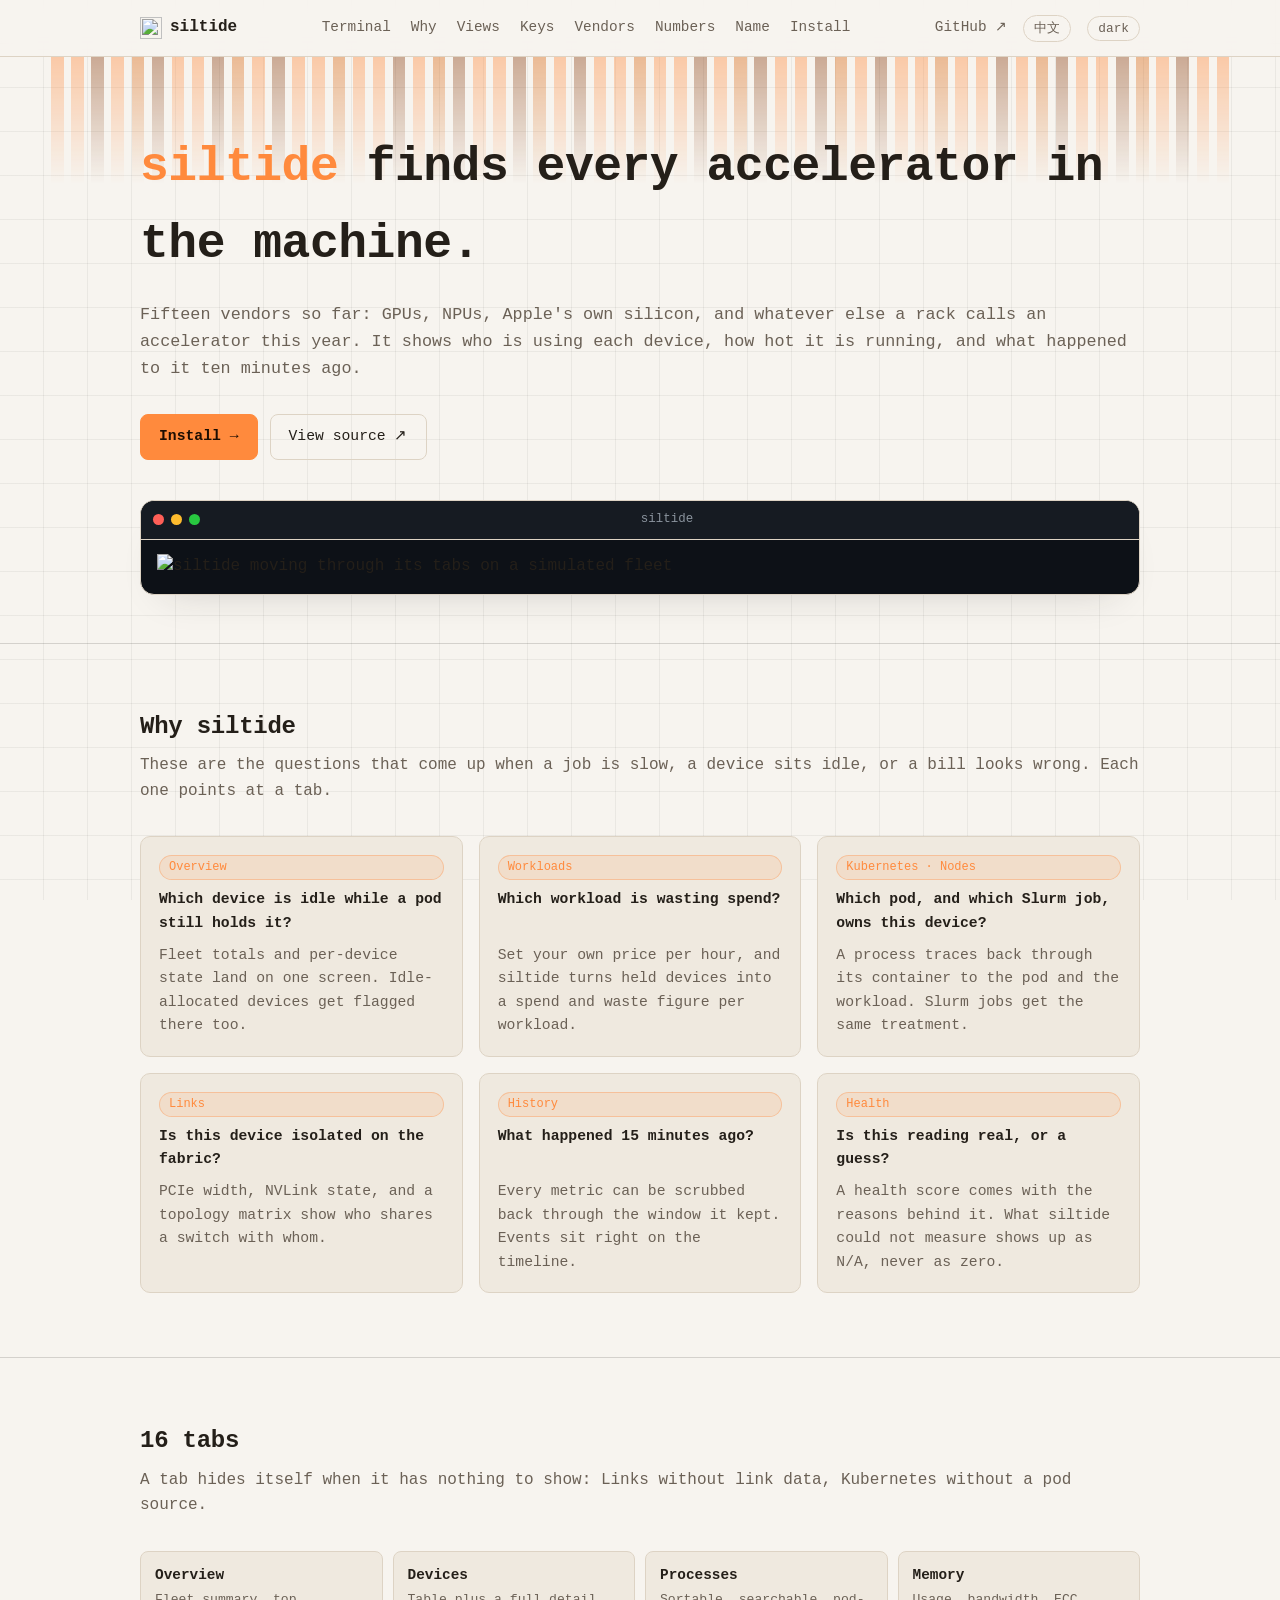
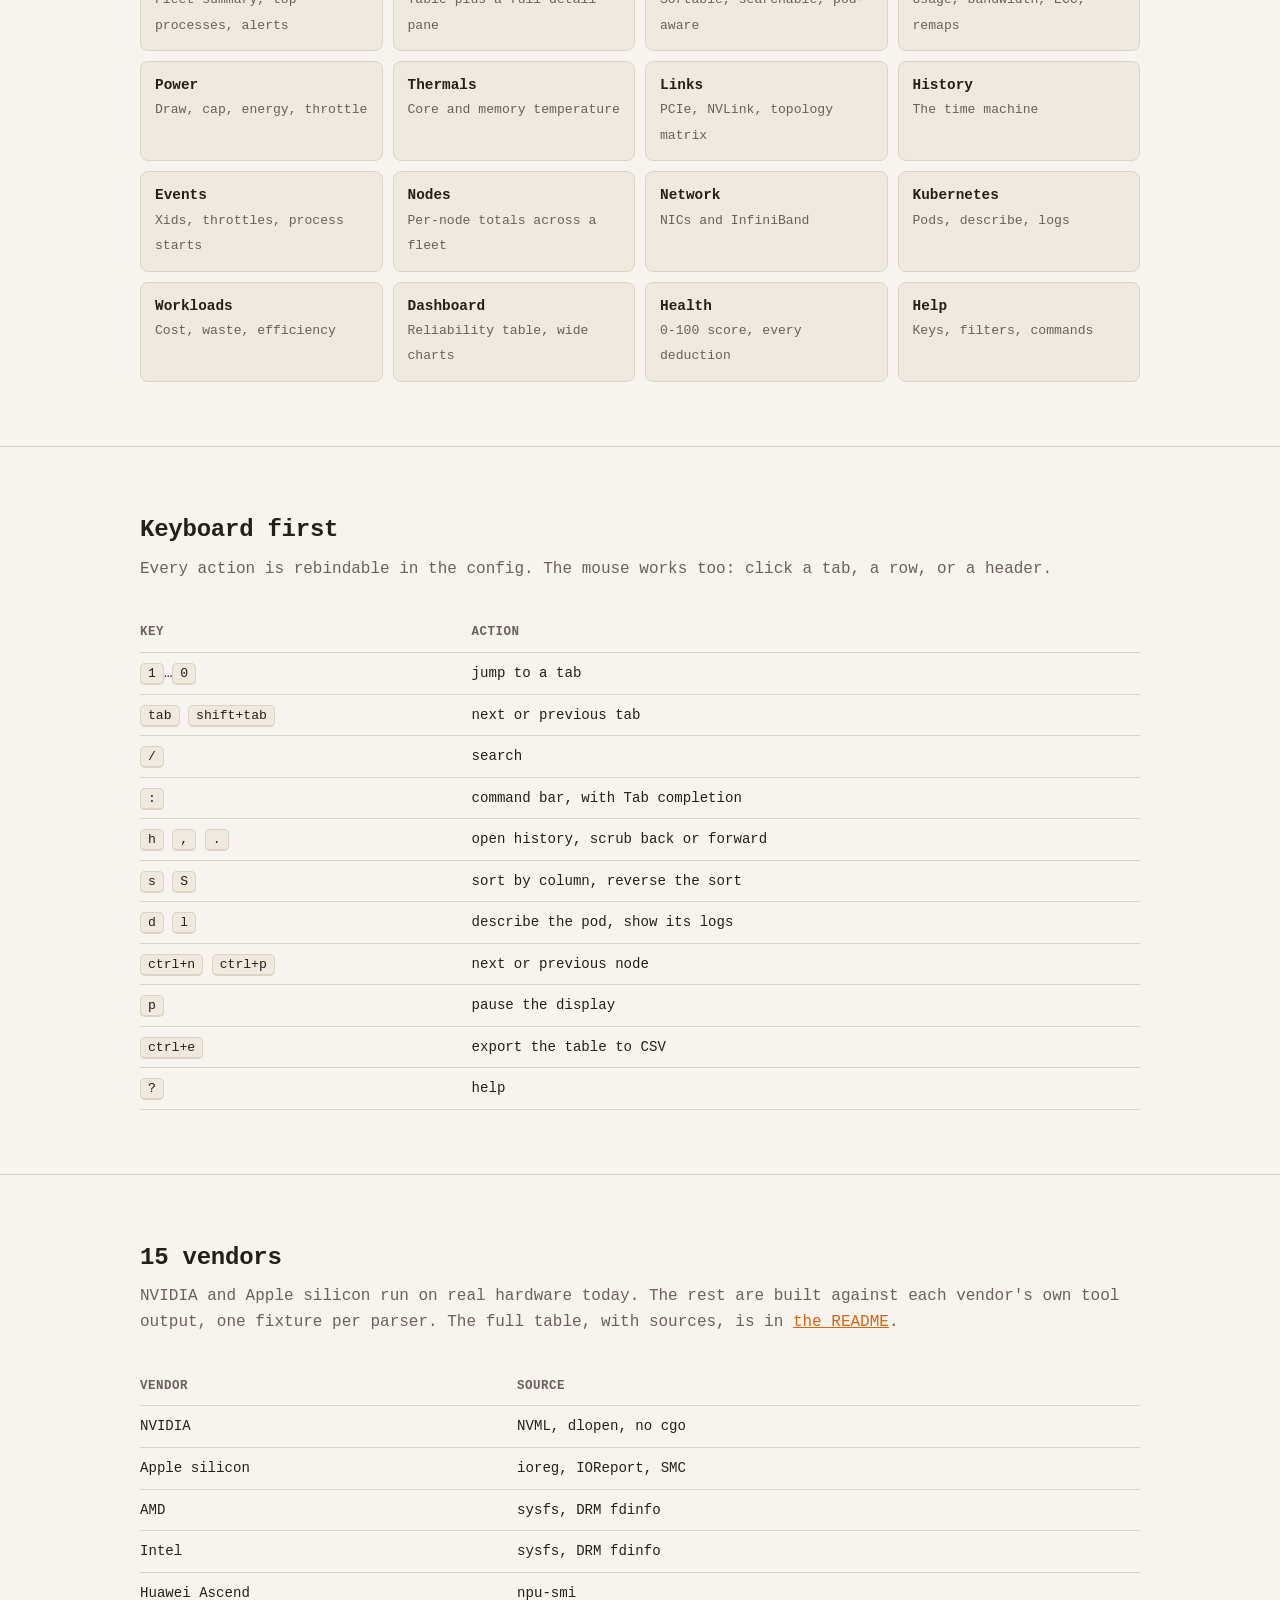
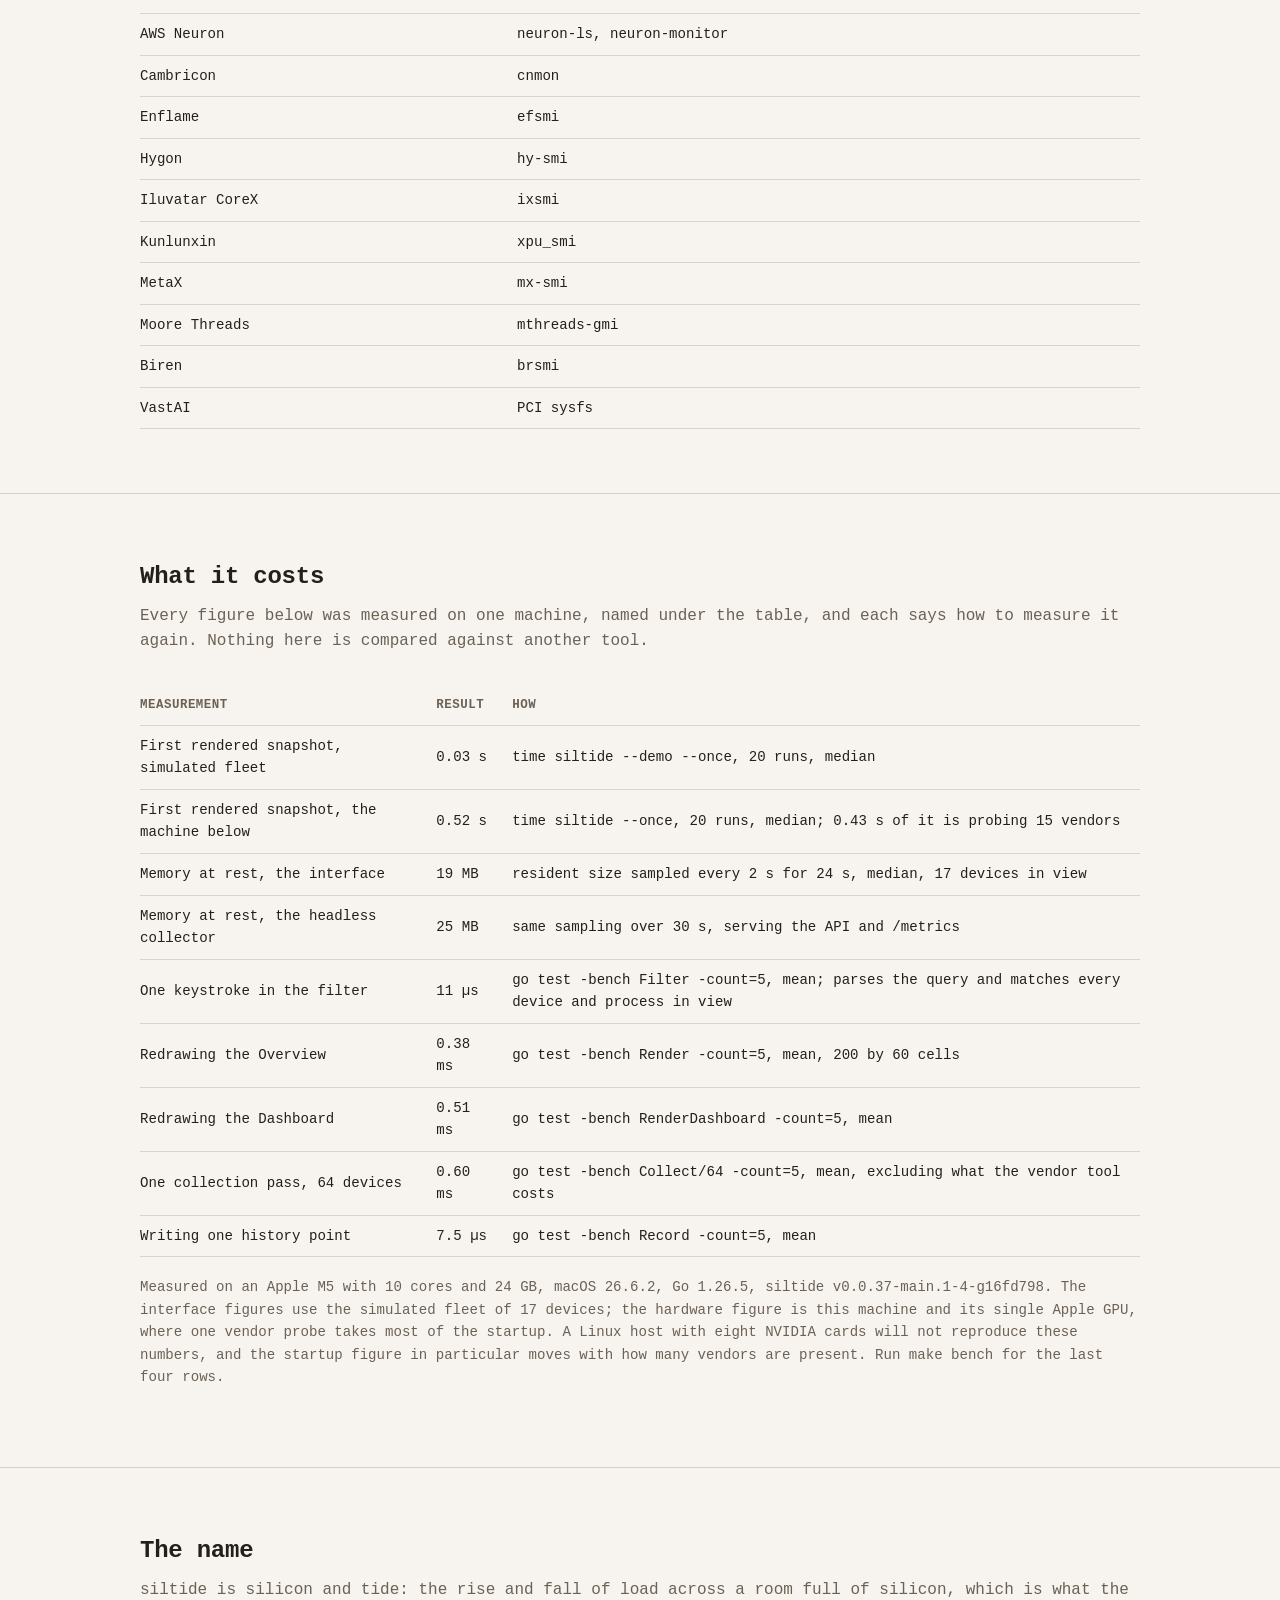
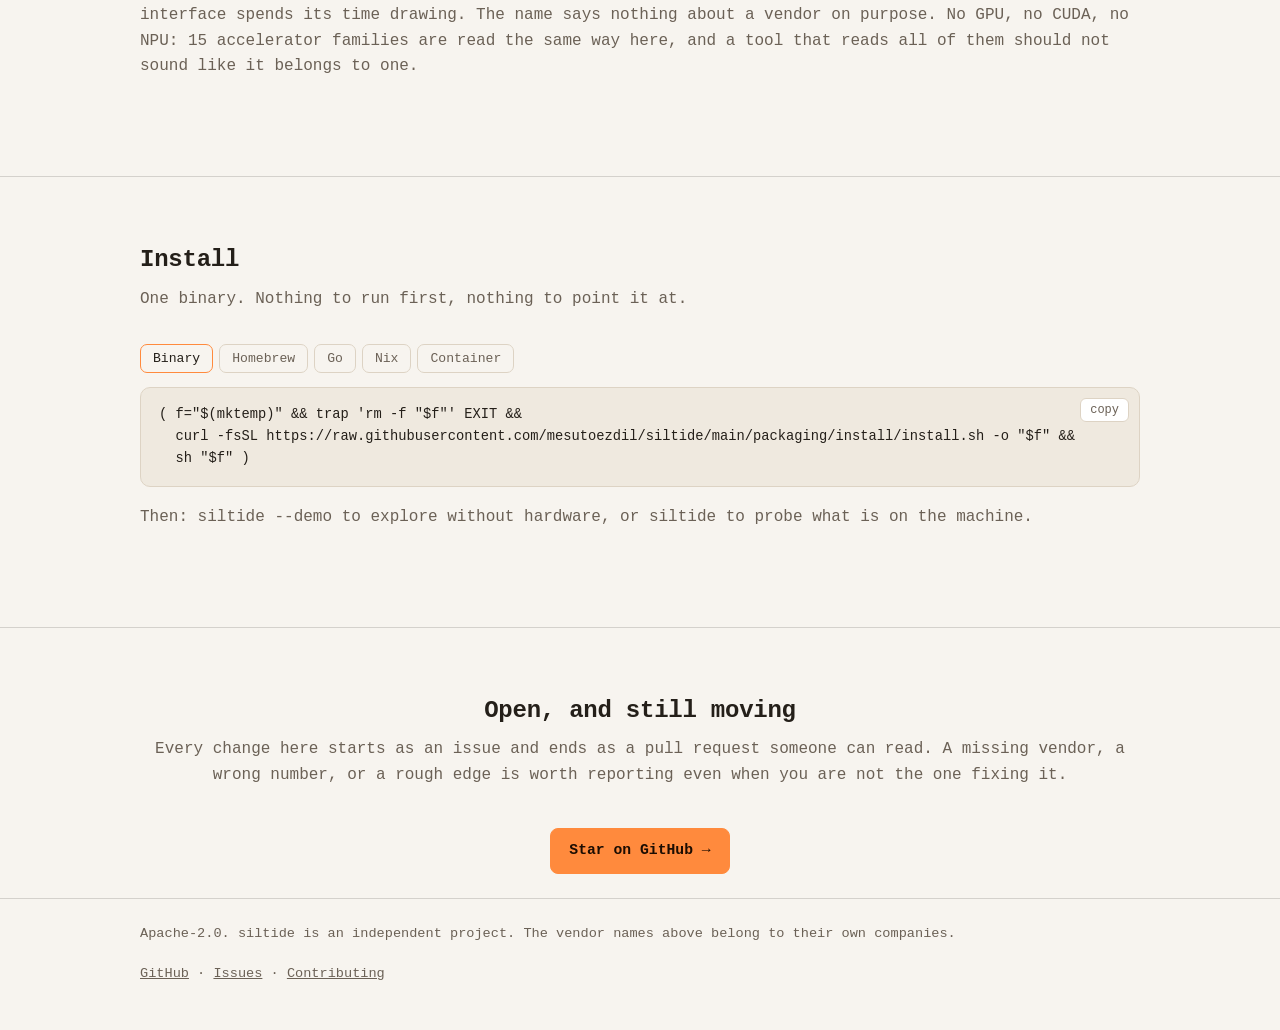
==== site/index.html @ 1b87e48f "A one-line install, and a test suite for it Installing without a package manager meant four lines of" ====
<!doctype html>
<html lang="en">
<head>
<meta charset="utf-8">
<meta name="viewport" content="width=device-width, initial-scale=1, viewport-fit=cover">
<title>siltide</title>
<meta name="description" content="siltide finds every accelerator in the machine: fifteen vendors, one terminal, and a rewindable history of what each device was doing.">
<link rel="icon" href="assets/logo.svg">
<link rel="stylesheet" href="styles.css">
</head>
<body>

<a class="skip-link" href="#top" data-en="Skip to content" data-zh="跳到正文">Skip to content</a>

<div class="gpu-bg" aria-hidden="true">
  <div class="grid-lines"></div>
</div>

<nav>
  <div class="wrap">
    <a class="brand" href="#top"><img src="assets/logo.svg" alt=""> siltide</a>
    <div class="nav-sections">
      <a class="link" href="tui.html" data-en="Terminal" data-zh="终端">Terminal</a>
      <a class="link" href="#why" data-en="Why" data-zh="为什么">Why</a>
      <a class="link" href="#views" data-en="Views" data-zh="功能">Views</a>
      <a class="link" href="#keys" data-en="Keys" data-zh="快捷键">Keys</a>
      <a class="link" href="#vendors" data-en="Vendors" data-zh="厂商">Vendors</a>
      <a class="link" href="#numbers" data-en="Numbers" data-zh="数据">Numbers</a>
      <a class="link" href="#name" data-en="Name" data-zh="名字">Name</a>
      <a class="link" href="#install" data-en="Install" data-zh="安装">Install</a>
    </div>
    <div class="nav-right">
      <a class="link" href="https://github.com/mesutoezdil/siltide">GitHub ↗</a>
      <button class="lang-btn" id="lang-toggle" title="切换语言 / switch language" type="button">中文</button>
      <button class="mode-btn" id="mode-toggle" title="switch color mode" type="button">light</button>
    </div>
  </div>
</nav>

<div id="top"></div>
<section class="hero">
  <div class="cores" aria-hidden="true"><i></i><i></i><i></i><i></i><i></i><i></i><i></i><i></i><i></i><i></i><i></i><i></i><i></i><i></i><i></i><i></i><i></i><i></i><i></i><i></i><i></i><i></i><i></i><i></i><i></i><i></i><i></i><i></i><i></i><i></i><i></i><i></i><i></i><i></i><i></i><i></i><i></i><i></i><i></i><i></i><i></i><i></i><i></i><i></i><i></i><i></i><i></i><i></i><i></i><i></i><i></i><i></i><i></i><i></i><i></i><i></i><i></i><i></i><i></i></div>
  <div class="wrap">
    <h1><span class="accent">siltide</span> <span data-en="finds every accelerator in the machine." data-zh="能找到机器里的每一块加速卡。">finds every accelerator in the machine.</span></h1>
    <p class="lede" data-en="Fifteen vendors so far: GPUs, NPUs, Apple's own silicon, and whatever else a rack calls an accelerator this year. It shows who is using each device, how hot it is running, and what happened to it ten minutes ago." data-zh="目前支持十五家厂商：GPU、NPU、苹果自研芯片，以及机架里能叫得上名字的其他加速器。它会显示谁在用每一块设备、温度多高，还有十分钟前发生了什么。">Fifteen vendors so far: GPUs, NPUs, Apple's own silicon, and whatever else a rack calls an accelerator this year. It shows who is using each device, how hot it is running, and what happened to it ten minutes ago.</p>
    <div class="cta">
      <a class="btn primary" href="#install" data-en="Install →" data-zh="安装 →">Install →</a>
      <a class="btn ghost" href="https://github.com/mesutoezdil/siltide" data-en="View source ↗" data-zh="查看源码 ↗">View source ↗</a>
    </div>
    <div class="frame term" id="demo">
      <div class="termbar"><i></i><i></i><i></i>
        <span class="mono">siltide</span>
        <button type="button" id="demo-toggle" class="termbtn" data-en="pause" data-zh="暂停">pause</button>
      </div>
      <div class="termbody"><pre id="demo-screen" class="mono" aria-label="a recorded siltide session, replayed as text"></pre></div>
      <noscript><img src="assets/demo.gif" alt="siltide moving through the Overview, Devices, Processes, History, Links, Health, and Dashboard tabs on a simulated fleet, with a filter typed into the bar and history scrubbed back"></noscript>
    </div>
  </div>
</section>

<section id="why">
  <div class="wrap">
    <h2 data-en="Why siltide" data-zh="为什么选择 siltide">Why siltide</h2>
    <p class="lede" data-en="These are the questions that come up when a job is slow, a device sits idle, or a bill looks wrong. Each one points at a tab." data-zh="这些是任务变慢、设备闲置或账单不对劲时会问的问题，每一个都对应一个标签页。">These are the questions that come up when a job is slow, a device sits idle, or a bill looks wrong. Each one points at a tab.</p>
    <div class="grid">
      <div class="card"><span class="tab">Overview</span><p class="q" data-en="Which device is idle while a pod still holds it?" data-zh="哪块设备处于闲置状态，却仍被某个 Pod 占用？">Which device is idle while a pod still holds it?</p><p data-en="Fleet totals and per-device state land on one screen. Idle-allocated devices get flagged there too." data-zh="集群汇总和每块设备的状态都在同一屏幕上，闲置却仍被占用的设备也会在这里标出来。">Fleet totals and per-device state land on one screen. Idle-allocated devices get flagged there too.</p></div>
      <div class="card"><span class="tab">Workloads</span><p class="q" data-en="Which workload is wasting spend?" data-zh="哪个工作负载在浪费开销？">Which workload is wasting spend?</p><p data-en="Set your own price per hour, and siltide turns held devices into a spend and waste figure per workload." data-zh="设置好每小时的价格，siltide 就能把占用的设备换算成每个工作负载的花费和浪费金额。">Set your own price per hour, and siltide turns held devices into a spend and waste figure per workload.</p></div>
      <div class="card"><span class="tab">Kubernetes · Nodes</span><p class="q" data-en="Which pod, and which Slurm job, owns this device?" data-zh="这块设备属于哪个 Pod，或者哪个 Slurm 作业？">Which pod, and which Slurm job, owns this device?</p><p data-en="A process traces back through its container to the pod and the workload. Slurm jobs get the same treatment." data-zh="进程会一路追溯到容器、Pod 和工作负载，Slurm 作业也是同样的处理方式。">A process traces back through its container to the pod and the workload. Slurm jobs get the same treatment.</p></div>
      <div class="card"><span class="tab">Links</span><p class="q" data-en="Is this device isolated on the fabric?" data-zh="这块设备在互联网络里是不是被隔离了？">Is this device isolated on the fabric?</p><p data-en="PCIe width, NVLink state, and a topology matrix show who shares a switch with whom." data-zh="PCIe 带宽、NVLink 状态和拓扑矩阵会显示哪些设备共享同一个交换机。">PCIe width, NVLink state, and a topology matrix show who shares a switch with whom.</p></div>
      <div class="card"><span class="tab">History</span><p class="q" data-en="What happened 15 minutes ago?" data-zh="十五分钟前发生了什么？">What happened 15 minutes ago?</p><p data-en="Every metric can be scrubbed back through the window it kept. Events sit right on the timeline." data-zh="保留下来的每一项指标都能往回拖动查看，事件也标在同一条时间线上。">Every metric can be scrubbed back through the window it kept. Events sit right on the timeline.</p></div>
      <div class="card"><span class="tab">Health</span><p class="q" data-en="Is this reading real, or a guess?" data-zh="这个数值是实测的，还是猜的？">Is this reading real, or a guess?</p><p data-en="A health score comes with the reasons behind it. What siltide could not measure shows up as N/A, never as zero." data-zh="健康分会附带扣分原因。siltide 测不到的数据会显示为 N/A，绝不会写成 0。">A health score comes with the reasons behind it. What siltide could not measure shows up as N/A, never as zero.</p></div>
    </div>
  </div>
</section>

<section id="views">
  <div class="wrap">
    <h2 data-en="16 tabs" data-zh="16 个标签页">16 tabs</h2>
    <p class="lede" data-en="A tab hides itself when it has nothing to show: Links without link data, Kubernetes without a pod source." data-zh="标签页没有内容可显示时会自动隐藏：比如没有链路数据就不显示 Links，没有 Pod 来源就不显示 Kubernetes。">A tab hides itself when it has nothing to show: Links without link data, Kubernetes without a pod source.</p>
    <div class="tabgrid">
      <div class="tabcell"><b>Overview</b><span data-en="Fleet summary, top processes, alerts" data-zh="集群概览、占用最高的进程、告警">Fleet summary, top processes, alerts</span></div>
      <div class="tabcell"><b>Devices</b><span data-en="Table plus a full detail pane" data-zh="设备表格加完整详情面板">Table plus a full detail pane</span></div>
      <div class="tabcell"><b>Processes</b><span data-en="Sortable, searchable, pod-aware" data-zh="可排序、可搜索，识别 Pod">Sortable, searchable, pod-aware</span></div>
      <div class="tabcell"><b>Memory</b><span data-en="Usage, bandwidth, ECC, remaps" data-zh="用量、带宽、ECC、行重映射">Usage, bandwidth, ECC, remaps</span></div>
      <div class="tabcell"><b>Power</b><span data-en="Draw, cap, energy, throttle" data-zh="功耗、上限、耗电量、降频">Draw, cap, energy, throttle</span></div>
      <div class="tabcell"><b>Thermals</b><span data-en="Core and memory temperature" data-zh="核心与显存温度">Core and memory temperature</span></div>
      <div class="tabcell"><b>Links</b><span data-en="PCIe, NVLink, topology matrix" data-zh="PCIe、NVLink、拓扑矩阵">PCIe, NVLink, topology matrix</span></div>
      <div class="tabcell"><b>History</b><span data-en="The time machine" data-zh="时光机">The time machine</span></div>
      <div class="tabcell"><b>Events</b><span data-en="Xids, throttles, process starts" data-zh="Xid、降频、进程启停">Xids, throttles, process starts</span></div>
      <div class="tabcell"><b>Nodes</b><span data-en="Per-node totals across a fleet" data-zh="集群中每个节点的汇总">Per-node totals across a fleet</span></div>
      <div class="tabcell"><b>Network</b><span data-en="NICs and InfiniBand" data-zh="网卡和 InfiniBand">NICs and InfiniBand</span></div>
      <div class="tabcell"><b>Kubernetes</b><span data-en="Pods, describe, logs" data-zh="Pod、describe、日志">Pods, describe, logs</span></div>
      <div class="tabcell"><b>Workloads</b><span data-en="Cost, waste, efficiency" data-zh="成本、浪费、效率">Cost, waste, efficiency</span></div>
      <div class="tabcell"><b>Dashboard</b><span data-en="Reliability table, wide charts" data-zh="可靠性表格、宽幅图表">Reliability table, wide charts</span></div>
      <div class="tabcell"><b>Health</b><span data-en="0-100 score, every deduction" data-zh="0-100 分，每一项扣分都有说明">0-100 score, every deduction</span></div>
      <div class="tabcell"><b>Help</b><span data-en="Keys, filters, commands" data-zh="快捷键、过滤器、命令">Keys, filters, commands</span></div>
    </div>
  </div>
</section>

<section id="keys">
  <div class="wrap">
    <h2 data-en="Keyboard first" data-zh="键盘优先">Keyboard first</h2>
    <p class="lede" data-en="Every action is rebindable in the config. The mouse works too: click a tab, a row, or a header." data-zh="每个操作都能在配置文件里重新绑定，鼠标也能用：点击标签页、行或表头即可。">Every action is rebindable in the config. The mouse works too: click a tab, a row, or a header.</p>
    <div class="tablewrap">
    <table>
      <tr><th data-en="Key" data-zh="按键">Key</th><th data-en="Action" data-zh="操作">Action</th></tr>
      <tr><td><kbd>1</kbd>…<kbd>0</kbd></td><td data-en="jump to a tab" data-zh="跳转到某个标签页">jump to a tab</td></tr>
      <tr><td><kbd>tab</kbd> <kbd>shift+tab</kbd></td><td data-en="next or previous tab" data-zh="切换到下一个或上一个标签页">next or previous tab</td></tr>
      <tr><td><kbd>/</kbd></td><td data-en="search" data-zh="搜索">search</td></tr>
      <tr><td><kbd>:</kbd></td><td data-en="command bar, with Tab completion" data-zh="命令栏，支持 Tab 补全">command bar, with Tab completion</td></tr>
      <tr><td><kbd>h</kbd> <kbd>,</kbd> <kbd>.</kbd></td><td data-en="open history, scrub back or forward" data-zh="打开历史记录，前后拖动查看">open history, scrub back or forward</td></tr>
      <tr><td><kbd>s</kbd> <kbd>S</kbd></td><td data-en="sort by column, reverse the sort" data-zh="按列排序，反转排序">sort by column, reverse the sort</td></tr>
      <tr><td><kbd>d</kbd> <kbd>l</kbd></td><td data-en="describe the pod, show its logs" data-zh="查看 Pod 详情，显示日志">describe the pod, show its logs</td></tr>
      <tr><td><kbd>ctrl+n</kbd> <kbd>ctrl+p</kbd></td><td data-en="next or previous node" data-zh="切换到下一个或上一个节点">next or previous node</td></tr>
      <tr><td><kbd>p</kbd></td><td data-en="pause the display" data-zh="暂停显示">pause the display</td></tr>
      <tr><td><kbd>ctrl+e</kbd></td><td data-en="export the table to CSV" data-zh="把表格导出为 CSV">export the table to CSV</td></tr>
      <tr><td><kbd>?</kbd></td><td data-en="help" data-zh="帮助">help</td></tr>
    </table>
    </div>
  </div>
</section>

<section id="vendors">
  <div class="wrap">
    <h2 data-en="15 vendors" data-zh="15 家厂商">15 vendors</h2>
    <p class="lede" data-en-html="NVIDIA and Apple silicon run on real hardware today. The rest are built against each vendor's own tool output, one fixture per parser. The full table, with sources, is in <a href='https://github.com/mesutoezdil/siltide#supported-accelerators'>the README</a>." data-zh-html="NVIDIA 和苹果自研芯片已经在真实硬件上验证过，其余厂商都是照着各自工具的输出实现的，每个解析器都配有一份真实样本。完整表格和来源见<a href='https://github.com/mesutoezdil/siltide#supported-accelerators'>README</a>。">NVIDIA and Apple silicon run on real hardware today. The rest are built against each vendor's own tool output, one fixture per parser. The full table, with sources, is in <a href="https://github.com/mesutoezdil/siltide#supported-accelerators">the README</a>.</p>
    <div class="tablewrap">
    <table>
      <tr><th>Vendor</th><th>Source</th></tr>
      <tr><td>NVIDIA</td><td>NVML, dlopen, no cgo</td></tr>
      <tr><td>Apple silicon</td><td>ioreg, IOReport, SMC</td></tr>
      <tr><td>AMD</td><td>sysfs, DRM fdinfo</td></tr>
      <tr><td>Intel</td><td>sysfs, DRM fdinfo</td></tr>
      <tr><td>Huawei Ascend</td><td>npu-smi</td></tr>
      <tr><td>AWS Neuron</td><td>neuron-ls, neuron-monitor</td></tr>
      <tr><td>Cambricon</td><td>cnmon</td></tr>
      <tr><td>Enflame</td><td>efsmi</td></tr>
      <tr><td>Hygon</td><td>hy-smi</td></tr>
      <tr><td>Iluvatar CoreX</td><td>ixsmi</td></tr>
      <tr><td>Kunlunxin</td><td>xpu_smi</td></tr>
      <tr><td>MetaX</td><td>mx-smi</td></tr>
      <tr><td>Moore Threads</td><td>mthreads-gmi</td></tr>
      <tr><td>Biren</td><td>brsmi</td></tr>
      <tr><td>VastAI</td><td>PCI sysfs</td></tr>
    </table>
    </div>
  </div>
</section>

<section id="numbers">
  <div class="wrap">
    <h2 data-en="What it costs" data-zh="它的开销">What it costs</h2>
    <p class="lede" data-en="Every figure below was measured on one machine, named under the table, and each says how to measure it again. Nothing here is compared against another tool." data-zh="下面每一个数字都在同一台机器上实测得出，机器配置列在表格下方，每一行也写明了复现的方法。这里没有和任何其他工具做比较。">Every figure below was measured on one machine, named under the table, and each says how to measure it again. Nothing here is compared against another tool.</p>
    <div class="tablewrap">
    <table>
      <tr>
        <th data-en="Measurement" data-zh="测量项">Measurement</th>
        <th data-en="Result" data-zh="结果">Result</th>
        <th data-en="How" data-zh="方法">How</th>
      </tr>
      <tr><td data-en="First rendered snapshot, simulated fleet" data-zh="模拟集群，渲染出第一屏">First rendered snapshot, simulated fleet</td><td class="mono">0.03 s</td><td class="mono" data-en="time siltide --demo --once, 20 runs, median" data-zh="time siltide --demo --once，20 次运行取中位数">time siltide --demo --once, 20 runs, median</td></tr>
      <tr><td data-en="First rendered snapshot, the machine below" data-zh="下述这台机器上，渲染出第一屏">First rendered snapshot, the machine below</td><td class="mono">0.52 s</td><td class="mono" data-en="time siltide --once, 20 runs, median; 0.43 s of it is probing 15 vendors" data-zh="time siltide --once，20 次运行取中位数；其中 0.43 秒用于探测 15 家厂商">time siltide --once, 20 runs, median; 0.43 s of it is probing 15 vendors</td></tr>
      <tr><td data-en="Memory at rest, the interface" data-zh="界面常驻内存">Memory at rest, the interface</td><td class="mono">19 MB</td><td class="mono" data-en="resident size sampled every 2 s for 24 s, median, 17 devices in view" data-zh="每 2 秒采样一次常驻内存，持续 24 秒取中位数，视图内 17 块设备">resident size sampled every 2 s for 24 s, median, 17 devices in view</td></tr>
      <tr><td data-en="Memory at rest, the headless collector" data-zh="无界面采集器常驻内存">Memory at rest, the headless collector</td><td class="mono">25 MB</td><td class="mono" data-en="same sampling over 30 s, serving the API and /metrics" data-zh="同样的采样方式持续 30 秒，同时提供 API 和 /metrics">same sampling over 30 s, serving the API and /metrics</td></tr>
      <tr><td data-en="One keystroke in the filter" data-zh="筛选栏里敲一个键">One keystroke in the filter</td><td class="mono">11 µs</td><td class="mono" data-en="go test -bench Filter -count=5, mean; parses the query and matches every device and process in view" data-zh="go test -bench Filter -count=5 取均值；解析查询并匹配视图内每块设备和每个进程">go test -bench Filter -count=5, mean; parses the query and matches every device and process in view</td></tr>
      <tr><td data-en="Redrawing the Overview" data-zh="重绘 Overview 标签页">Redrawing the Overview</td><td class="mono">0.38 ms</td><td class="mono" data-en="go test -bench Render -count=5, mean, 200 by 60 cells" data-zh="go test -bench Render -count=5 取均值，200x60 字符">go test -bench Render -count=5, mean, 200 by 60 cells</td></tr>
      <tr><td data-en="Redrawing the Dashboard" data-zh="重绘 Dashboard 标签页">Redrawing the Dashboard</td><td class="mono">0.51 ms</td><td class="mono" data-en="go test -bench RenderDashboard -count=5, mean" data-zh="go test -bench RenderDashboard -count=5 取均值">go test -bench RenderDashboard -count=5, mean</td></tr>
      <tr><td data-en="One collection pass, 64 devices" data-zh="一次采集，64 块设备">One collection pass, 64 devices</td><td class="mono">0.60 ms</td><td class="mono" data-en="go test -bench Collect/64 -count=5, mean, excluding what the vendor tool costs" data-zh="go test -bench Collect/64 -count=5 取均值，不含厂商工具本身的开销">go test -bench Collect/64 -count=5, mean, excluding what the vendor tool costs</td></tr>
      <tr><td data-en="Writing one history point" data-zh="写入一个历史数据点">Writing one history point</td><td class="mono">7.5 µs</td><td class="mono" data-en="go test -bench Record -count=5, mean" data-zh="go test -bench Record -count=5 取均值">go test -bench Record -count=5, mean</td></tr>
    </table>
    </div>
    <p data-en="Measured on an Apple M5 with 10 cores and 24 GB, macOS 26.6.2, Go 1.26.5, siltide v0.0.37-main.1-4-g16fd798. The interface figures use the simulated fleet of 17 devices; the hardware figure is this machine and its single Apple GPU, where one vendor probe takes most of the startup. A Linux host with eight NVIDIA cards will not reproduce these numbers, and the startup figure in particular moves with how many vendors are present. Run make bench for the last four rows." data-zh="测量环境：Apple M5，10 核，24 GB 内存，macOS 26.6.2，Go 1.26.5，siltide v0.0.37-main.1-4-g16fd798。界面相关数字使用 17 块设备的模拟集群；硬件相关数字来自这台机器上唯一的一块 Apple GPU，启动耗时的大部分花在一次厂商探测上。装有 8 块 NVIDIA 显卡的 Linux 主机不会复现这些数字，启动耗时尤其会随在场厂商的数量变化。表格最后四行可用 make bench 复现。" style="color:var(--dim);font-size:.88rem;margin-top:1.2rem">Measured on an Apple M5 with 10 cores and 24 GB, macOS 26.6.2, Go 1.26.5, siltide v0.0.37-main.1-4-g16fd798. The interface figures use the simulated fleet of 17 devices; the hardware figure is this machine and its single Apple GPU, where one vendor probe takes most of the startup. A Linux host with eight NVIDIA cards will not reproduce these numbers, and the startup figure in particular moves with how many vendors are present. Run make bench for the last four rows.</p>
  </div>
</section>

<section id="name">
  <div class="wrap">
    <h2 data-en="The name" data-zh="名字的由来">The name</h2>
    <p class="lede" data-en="siltide is silicon and tide: the rise and fall of load across a room full of silicon, which is what the interface spends its time drawing. The name says nothing about a vendor on purpose. No GPU, no CUDA, no NPU: 15 accelerator families are read the same way here, and a tool that reads all of them should not sound like it belongs to one." data-zh="siltide 由 silicon（硅）和 tide（潮汐）组成：一屋子芯片上负载的涨落，也正是这个界面大部分时间在画的东西。这个名字刻意不带任何厂商色彩——没有 GPU，没有 CUDA，也没有 NPU。这里用同一套方式读取 15 种加速器，能读遍它们的工具不该听起来只属于其中一家。">siltide is silicon and tide: the rise and fall of load across a room full of silicon, which is what the interface spends its time drawing. The name says nothing about a vendor on purpose. No GPU, no CUDA, no NPU: 15 accelerator families are read the same way here, and a tool that reads all of them should not sound like it belongs to one.</p>
  </div>
</section>

<section id="install" class="install">
  <div class="wrap">
    <h2 data-en="Install" data-zh="安装">Install</h2>
    <p class="lede" data-en="One binary. Nothing to run first, nothing to point it at." data-zh="只有一个二进制文件，不用先启动别的东西，也不用指向任何地址。">One binary. Nothing to run first, nothing to point it at.</p>
    <div class="tabs">
      <button class="tabbtn active" data-p="bin" data-en="Binary" data-zh="二进制">Binary</button>
      <button class="tabbtn" data-p="brew">Homebrew</button>
      <button class="tabbtn" data-p="go">Go</button>
      <button class="tabbtn" data-p="nix">Nix</button>
      <button class="tabbtn" data-p="docker" data-en="Container" data-zh="容器">Container</button>
    </div>
    <div class="install-panel active" id="p-bin">
<pre><button class="copy">copy</button><code>( f="$(mktemp)" &amp;&amp; trap 'rm -f "$f"' EXIT &amp;&amp;
  curl -fsSL https://raw.githubusercontent.com/mesutoezdil/siltide/main/packaging/install/install.sh -o "$f" &amp;&amp;
  sh "$f" )</code></pre>
    </div>
    <div class="install-panel" id="p-brew">
<pre><button class="copy">copy</button><code>brew install mesutoezdil/tap/siltide</code></pre>
    </div>
    <div class="install-panel" id="p-go">
<pre><button class="copy">copy</button><code>go install github.com/mesutoezdil/siltide@latest</code></pre>
    </div>
    <div class="install-panel" id="p-nix">
<pre><button class="copy">copy</button><code>nix run github:mesutoezdil/siltide -- --demo</code></pre>
    </div>
    <div class="install-panel" id="p-docker">
<pre><button class="copy">copy</button><code>docker run --rm -p 9800:9800 --gpus all --pid=host \
  -e NVIDIA_DRIVER_CAPABILITIES=utility \
  ghcr.io/mesutoezdil/siltide:latest</code></pre>
    </div>
    <p class="lede" style="margin-top:18px" data-en-html="Then: <code>siltide --demo</code> to explore without hardware, or <code>siltide</code> to probe what is on the machine." data-zh-html="然后：用 <code>siltide --demo</code> 在没有硬件的情况下体验，或者直接运行 <code>siltide</code> 来探测这台机器上有什么。">Then: <code>siltide --demo</code> to explore without hardware, or <code>siltide</code> to probe what is on the machine.</p>
  </div>
</section>

<section class="cta-section">
  <div class="wrap" style="text-align:center">
    <h2 data-en="Open, and still moving" data-zh="开源，还在持续推进">Open, and still moving</h2>
    <p class="lede" style="margin-inline:auto" data-en="Every change here starts as an issue and ends as a pull request someone can read. A missing vendor, a wrong number, or a rough edge is worth reporting even when you are not the one fixing it." data-zh="这里的每一处改动都从一个 issue 开始，以一个可读的 pull request 结束。少了哪个厂商、哪个数字不对、哪里用起来别扭，都值得报告，哪怕你不是来修它的人。">Every change here starts as an issue and ends as a pull request someone can read. A missing vendor, a wrong number, or a rough edge is worth reporting even when you are not the one fixing it.</p>
    <a class="btn primary" href="https://github.com/mesutoezdil/siltide" data-en="Star on GitHub →" data-zh="去 GitHub 点个 Star →">Star on GitHub →</a>
  </div>
</section>

<footer>
  <div class="wrap">
    <div class="row">
      <span data-en="Apache-2.0. siltide is an independent project. The vendor names above belong to their own companies." data-zh="Apache-2.0 协议。siltide 是一个独立项目，上面提到的厂商名称都属于各自公司。">Apache-2.0. siltide is an independent project. The vendor names above belong to their own companies.</span>
      <span>
        <a href="https://github.com/mesutoezdil/siltide">GitHub</a> ·
        <a href="https://github.com/mesutoezdil/siltide/issues" data-en="Issues" data-zh="问题反馈">Issues</a> ·
        <a href="https://github.com/mesutoezdil/siltide/blob/main/CONTRIBUTING.md" data-en="Contributing" data-zh="参与贡献">Contributing</a>
      </span>
    </div>
  </div>
</footer>

<script src="site.js"></script>
</body>
</html>
---- site/styles.css ----
/* siltide.  One stylesheet for every page on the site. */
:root{
  --bg:#0b0a09; --panel:#161310; --panel2:#1d1915; --border:#332c24;
  --text:#ece6db; --dim:#9c9186; --dimmer:#5c5349;
  --accent:#ff8a3d; --accent2:#ffb35c; --nav-bg:rgba(11,10,9,.86);
  --grid-line:rgba(236,230,219,.05); --frame-shadow:0 30px 60px -30px rgba(0,0,0,.7);
  --divider:rgba(236,230,219,.16);
  --mono: ui-monospace, "JetBrains Mono", "SFMono-Regular", Menlo, Consolas, "Liberation Mono", monospace;
}
html[data-mode="light"]{
  --bg:#f7f4ef; --panel:#ffffff; --panel2:#efe9df; --border:#ddd3c4;
  --text:#241f19; --dim:#6b6156; --dimmer:#a89c8c;
  --accent2:#d9650f; --nav-bg:rgba(247,244,239,.86);
  --grid-line:rgba(36,31,25,.06); --frame-shadow:0 20px 40px -24px rgba(36,31,25,.18);
  --divider:rgba(36,31,25,.16);
}
*{box-sizing:border-box}
html{background:var(--bg)}
body{margin:0;color:var(--text);font-family:var(--mono);line-height:1.6;
  padding-top:env(safe-area-inset-top,0px);padding-bottom:env(safe-area-inset-bottom,0px)}

/* A fixed backdrop: a faint chip-like grid and a row of cores pulsing like
   a live utilization wall, standing in for the terminal siltide draws once
   it is running. Static and low-contrast enough to read text over. */
.gpu-bg{position:fixed;inset:0;z-index:-1;background:var(--bg);overflow:hidden}
.gpu-bg .grid-lines{position:absolute;inset:-1px;
  background-image:
    linear-gradient(var(--grid-line) 1px, transparent 1px),
    linear-gradient(90deg, var(--grid-line) 1px, transparent 1px);
  background-size:44px 44px;
}
@media (prefers-reduced-motion: reduce){.cores i{animation:none!important;transform:scaleY(.32)!important}}
img{max-width:100%;display:block}
a{color:var(--accent2)}
[hidden]{display:none!important}
.wrap{max-width:1040px;margin:0 auto;padding-inline:20px}
code,.mono{font-family:var(--mono)}
h1,h2,h3{font-family:var(--mono);font-weight:600;letter-spacing:-.01em}
h2{font-size:1.5rem;margin:0 0 .3em}
.lede{color:var(--dim);margin:0 0 2rem}
section{padding:64px 0}
section:last-of-type{padding-bottom:24px}
section+section{border-top:1px solid var(--divider)}

.skip-link{position:absolute;left:8px;top:calc(-48px - env(safe-area-inset-top,0px));z-index:100;
  background:var(--accent);color:#1c0d02;font-family:var(--mono);font-weight:700;font-size:.85rem;
  text-decoration:none;padding:8px 14px;border-radius:6px;transition:top .15s ease}
.skip-link:focus{top:calc(8px + env(safe-area-inset-top,0px))}

nav{position:sticky;top:env(safe-area-inset-top,0px);z-index:10;background:var(--nav-bg);
  backdrop-filter:blur(8px);border-bottom:1px solid var(--border)}
nav .wrap{display:grid;grid-template-columns:auto 1fr auto;align-items:center;gap:20px;height:56px;max-width:1040px}
.brand{display:flex;align-items:center;gap:8px;font-family:var(--mono);font-weight:700;color:var(--text);text-decoration:none;white-space:nowrap;justify-self:start;grid-column:1}
.brand img{width:22px;height:22px}
nav a.link{color:var(--dim);text-decoration:none;font-size:.9rem;white-space:nowrap}
nav a.link:hover{color:var(--text)}
.nav-sections{display:flex;gap:20px;justify-self:center;grid-column:2}
.nav-right{display:flex;align-items:center;gap:16px;min-width:0;justify-self:end;grid-column:3}
.lang-btn,.mode-btn{font-family:var(--mono);font-size:.8rem;background:none;border:1px solid var(--border);
  color:var(--dim);border-radius:999px;padding:4px 10px;cursor:pointer;white-space:nowrap;flex:none}
.lang-btn:hover,.mode-btn:hover{color:var(--text);border-color:var(--dimmer)}
@media (max-width:640px){
  .nav-sections{display:none}
}

.hero{padding:72px 0 48px;position:relative;overflow:hidden}
.hero .wrap{position:relative;z-index:1}
.hero .cores{position:absolute;left:0;right:0;top:0;height:150px;display:flex;
  align-items:flex-start;gap:clamp(2px,.6vw,9px);padding-inline:4vw;opacity:.4;z-index:0}
.hero .cores i{flex:1;min-width:2px;height:100%;border-radius:0 0 2px 2px;font-style:normal;
  background:linear-gradient(to bottom, var(--accent), transparent 85%);
  transform-origin:top;animation:gpuPulse 4s ease-in-out infinite}
.hero .cores i:nth-child(3n){background:linear-gradient(to bottom,#8a3d0f,transparent 85%)}
.hero .cores i:nth-child(5n){background:linear-gradient(to bottom,var(--accent2),transparent 85%)}
.hero .cores i:nth-child(2n){animation-duration:5.5s;animation-delay:-1.3s}
.hero .cores i:nth-child(3n+1){animation-duration:3.2s;animation-delay:-2.1s}
.hero .cores i:nth-child(4n+2){animation-duration:6.4s;animation-delay:-.6s}
.hero .cores i:nth-child(7n){animation-duration:2.6s;animation-delay:-3.4s}
.hero .cores i:nth-child(11n){animation-duration:7.1s;animation-delay:-4.8s}
@keyframes gpuPulse{0%,100%{transform:scaleY(.12)}50%{transform:scaleY(1)}}
.hero h1{font-size:clamp(2rem,5vw,3rem);margin:0 0 .4em;color:var(--text)}
.hero h1 .accent{color:var(--accent)}
.hero .lede{font-size:1.05rem}
.cta{display:flex;gap:12px;flex-wrap:wrap;margin:26px 0 40px}
.btn{font-family:var(--mono);font-size:.92rem;padding:10px 18px;border-radius:8px;text-decoration:none;
  border:1px solid var(--border);display:inline-flex;align-items:center;gap:8px}
.btn.primary{background:var(--accent);color:#1c0d02;border-color:var(--accent);font-weight:700}
.btn.ghost{color:var(--text)}
.btn.ghost:hover{border-color:var(--dimmer)}

.frame{border-radius:14px;overflow:hidden;border:1px solid var(--border);box-shadow:var(--frame-shadow)}
.frame img{width:100%}
.term{background:#0d1117}
.termbar{display:flex;align-items:center;gap:7px;padding:9px 12px;background:#161b22;border-bottom:1px solid var(--border)}
.termbar i{width:11px;height:11px;border-radius:50%;background:#ff5f57}
.termbar i:nth-child(2){background:#febc2e}
.termbar i:nth-child(3){background:#28c840}
.termbar span{flex:1;text-align:center;font-size:.78rem;color:#8b949e}
.termbtn{font-family:var(--mono);font-size:.72rem;background:none;border:1px solid #30363d;color:#8b949e;
  border-radius:6px;padding:3px 9px;cursor:pointer}
.termbtn:hover{color:#c9d1d9;border-color:#8b949e}
.termbody{overflow-x:auto;padding:14px 16px}
/* 150 columns of a monospace face are 90em wide, so this is the size that fits the capture in the frame, with a floor for narrow screens where the body scrolls sideways instead. */
.termbody pre{margin:0;color:#c9d1d9;line-height:1.32;white-space:pre;font-size:max(7.5px,calc((min(100vw,1040px) - 72px) / 90))}
.termbody pre div{min-height:1.32em}

.grid{display:grid;gap:16px;grid-template-columns:repeat(auto-fit,minmax(240px,1fr))}
.card{background:var(--panel2);border:1px solid var(--border);border-radius:10px;padding:18px;
  display:flex;flex-direction:column}
.card .q{font-family:var(--mono);color:var(--text);font-weight:600;margin:0 0 8px;min-height:3.2em}
.card .tab{display:inline-block;font-family:var(--mono);font-size:.75rem;color:var(--accent);
  background:rgba(255,138,61,.12);border:1px solid rgba(255,138,61,.35);border-radius:999px;padding:2px 9px;margin-bottom:8px}
.card p{margin:0;color:var(--dim);font-size:.92rem}

.tabgrid{display:grid;gap:10px;grid-template-columns:repeat(auto-fill,minmax(200px,1fr))}
.tabcell{background:var(--panel2);border:1px solid var(--border);border-radius:8px;padding:12px 14px}
.tabcell b{font-family:var(--mono);display:block;font-size:.9rem;color:var(--text)}
.tabcell span{font-size:.82rem;color:var(--dim)}

kbd{font-family:var(--mono);background:var(--panel2);border:1px solid var(--border);border-bottom-width:2px;
  border-radius:5px;padding:2px 7px;font-size:.82rem;color:var(--text)}

table{width:100%;border-collapse:collapse;font-size:.88rem}
th,td{text-align:left;padding:9px 10px;border-bottom:1px solid var(--border)}
th:first-child,td:first-child{padding-left:0}
th:last-child,td:last-child{padding-right:0}
th{color:var(--dim);font-weight:600;font-family:var(--mono);font-size:.78rem;text-transform:uppercase;letter-spacing:.04em}
.tablewrap{overflow-x:auto}

.install pre{background:var(--panel2);border:1px solid var(--border);border-radius:10px;padding:16px 18px;
  overflow-x:auto;position:relative;font-size:.86rem}
.install .tabs{display:flex;gap:6px;margin-bottom:10px;flex-wrap:wrap}
.install .tabbtn{font-family:var(--mono);font-size:.82rem;background:none;border:1px solid var(--border);
  color:var(--dim);border-radius:7px;padding:6px 12px;cursor:pointer}
.install .tabbtn.active{color:var(--text);border-color:var(--accent)}
.copy{position:absolute;top:10px;right:10px;font-family:var(--mono);font-size:.75rem;background:var(--panel);
  border:1px solid var(--border);color:var(--dim);border-radius:6px;padding:4px 9px;cursor:pointer}
.copy:hover{color:var(--text)}
.install-panel{display:none}
.install-panel.active{display:block}

.cta-section h2{margin-bottom:.3em}
.cta-section .btn{margin-top:8px}
footer{padding:24px 0 40px;color:var(--dim);font-size:.85rem;border-top:1px solid var(--divider)}
footer .row{display:flex;flex-wrap:wrap;gap:18px;justify-content:space-between;align-items:center}
footer a{color:var(--dim)}
footer a:hover{color:var(--text)}
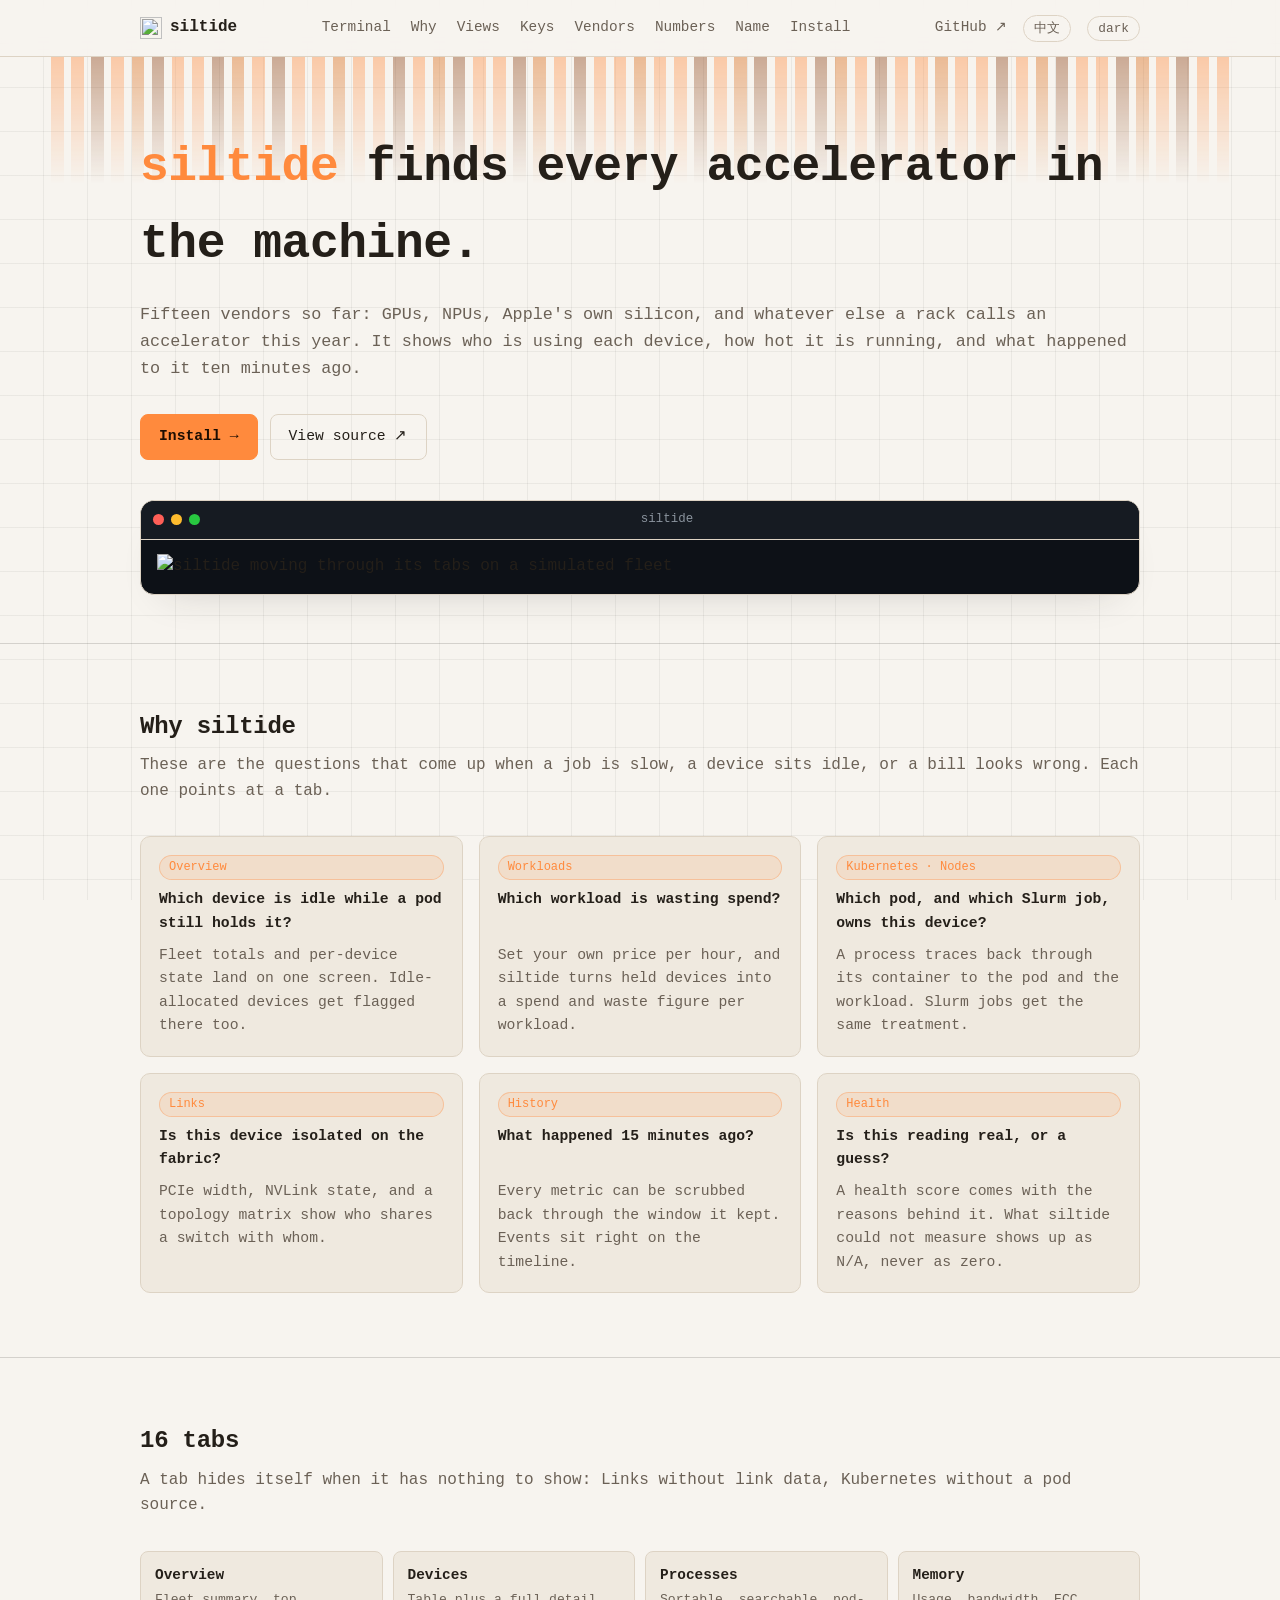
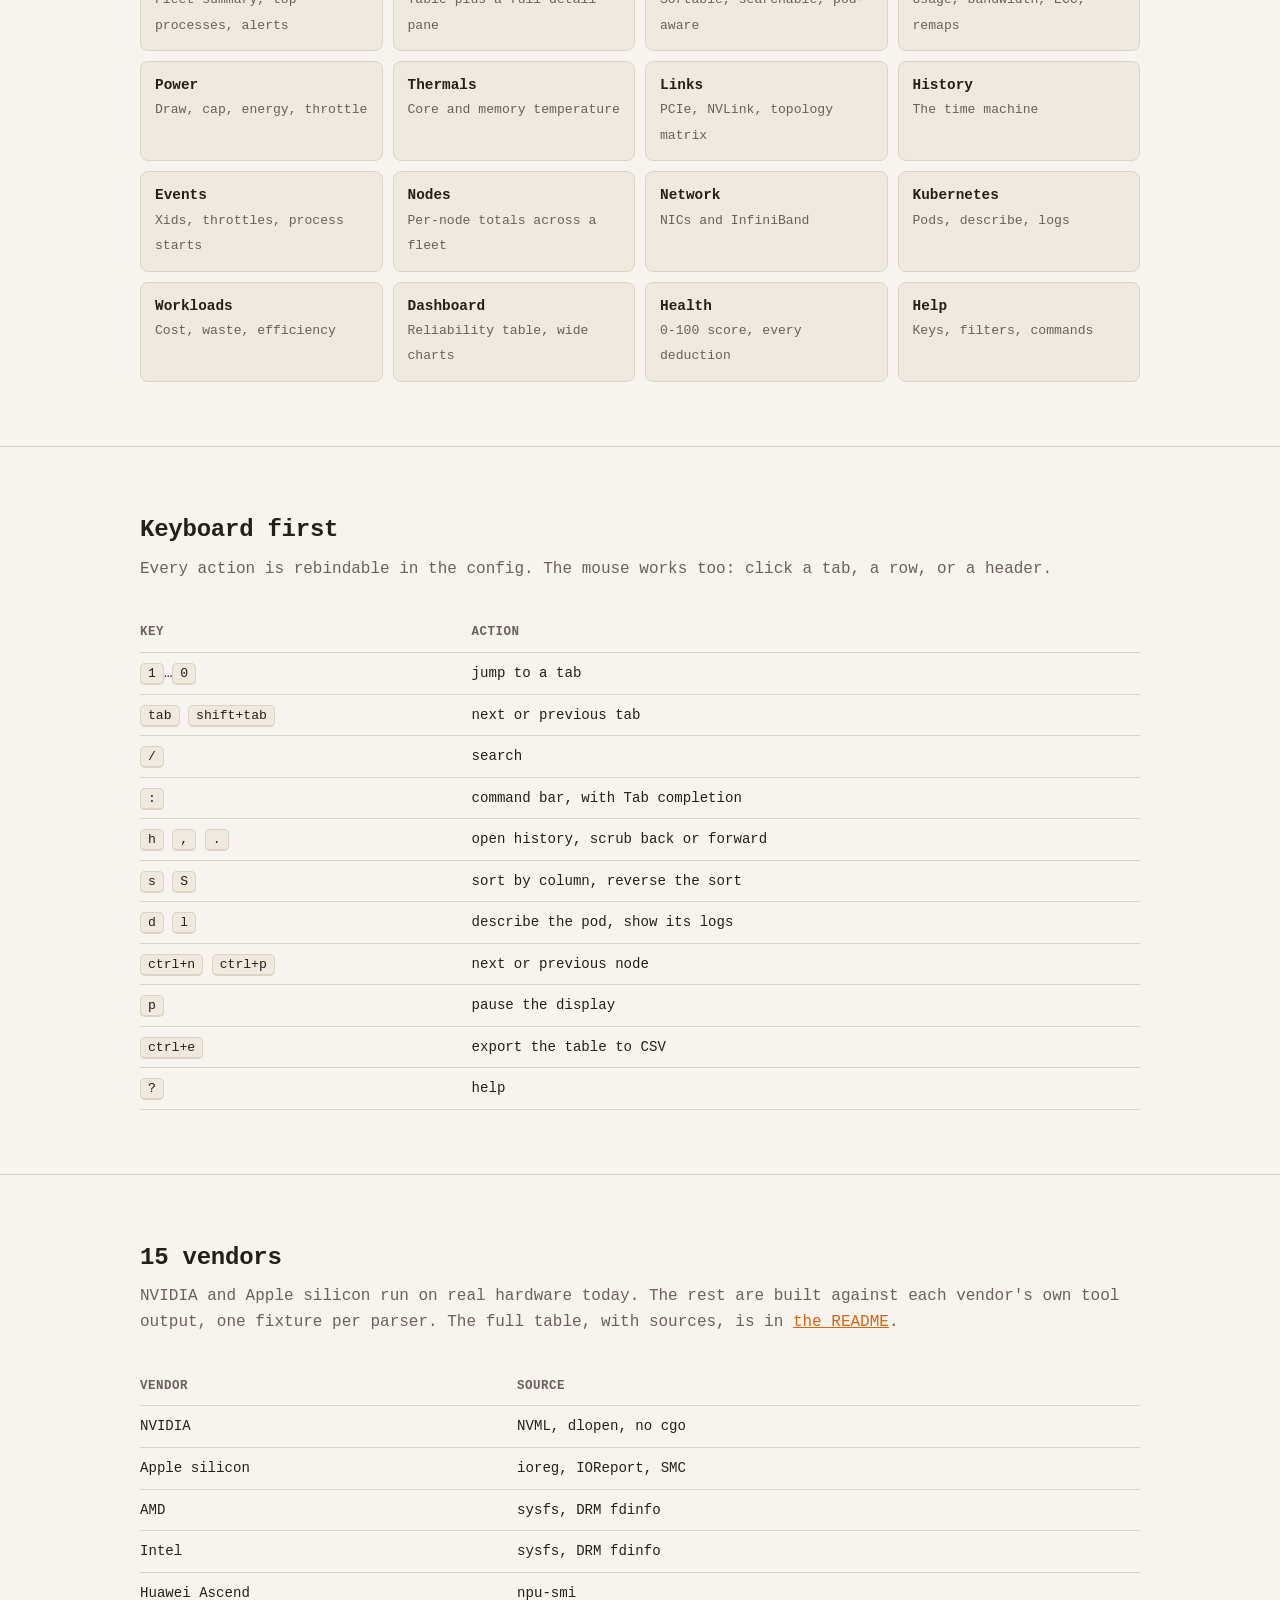
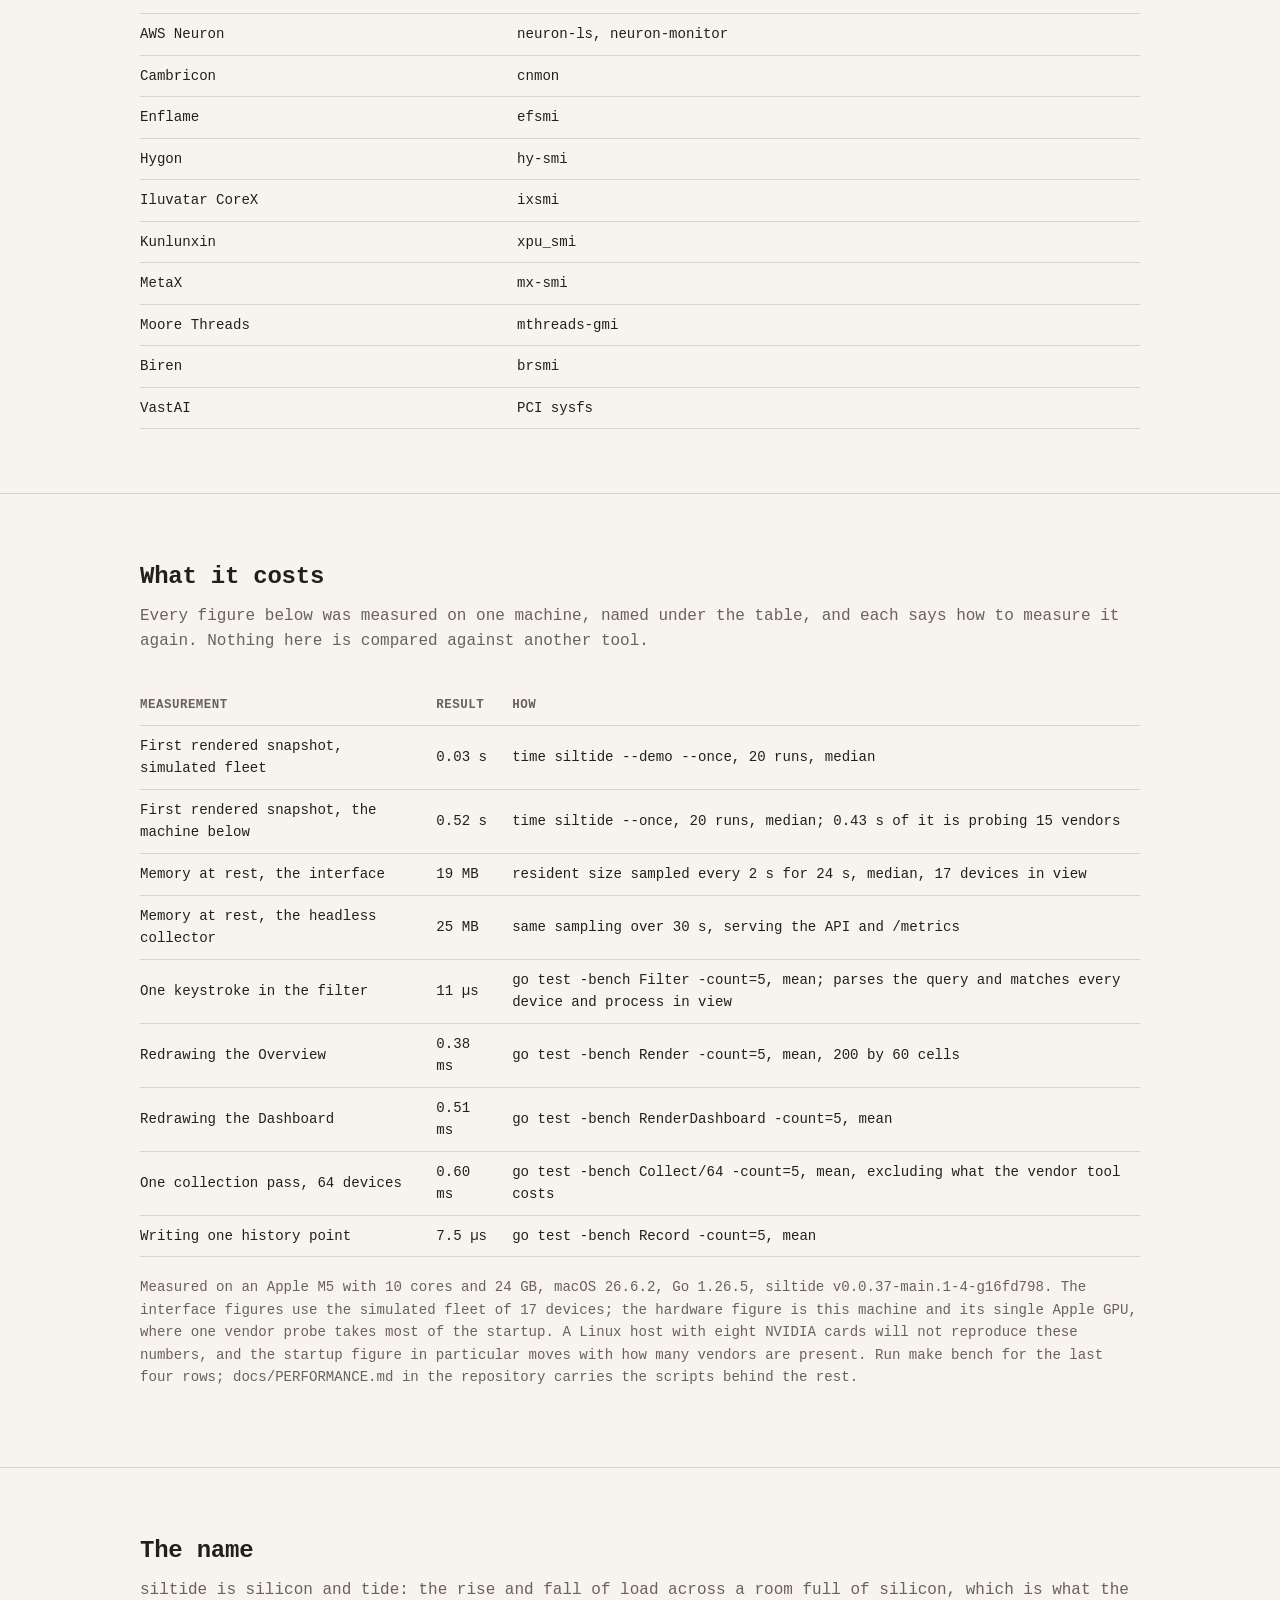
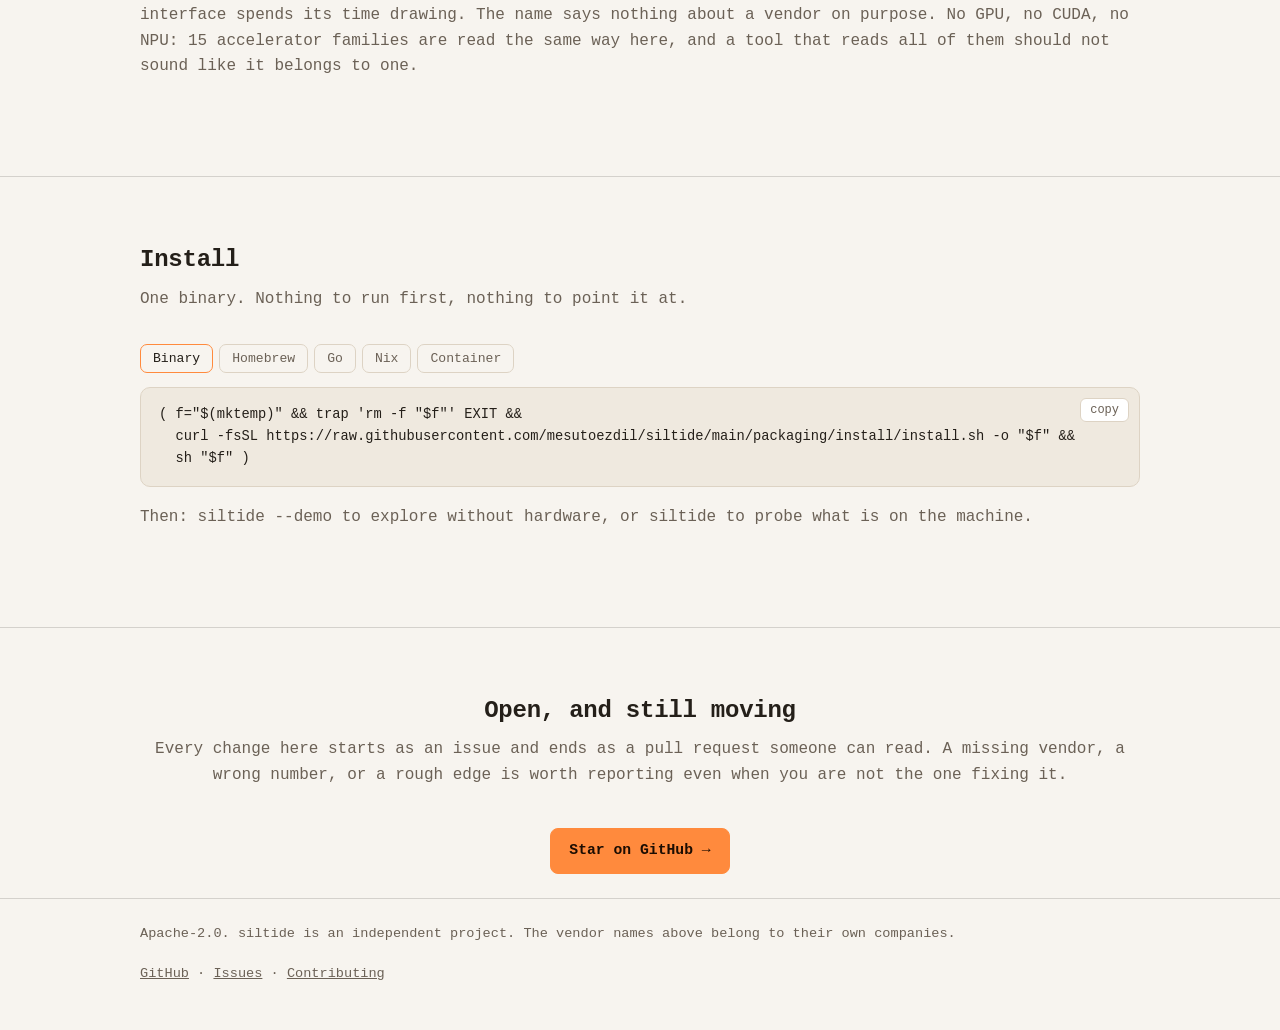
==== commit b3011ef3: "Publish the performance numbers with the scripts that produce them The site carries startup, memory " ====
--- a/site/index.html
+++ b/site/index.html
@@ -170,7 +170,7 @@
       <tr><td data-en="Writing one history point" data-zh="写入一个历史数据点">Writing one history point</td><td class="mono">7.5 µs</td><td class="mono" data-en="go test -bench Record -count=5, mean" data-zh="go test -bench Record -count=5 取均值">go test -bench Record -count=5, mean</td></tr>
     </table>
     </div>
-    <p data-en="Measured on an Apple M5 with 10 cores and 24 GB, macOS 26.6.2, Go 1.26.5, siltide v0.0.37-main.1-4-g16fd798. The interface figures use the simulated fleet of 17 devices; the hardware figure is this machine and its single Apple GPU, where one vendor probe takes most of the startup. A Linux host with eight NVIDIA cards will not reproduce these numbers, and the startup figure in particular moves with how many vendors are present. Run make bench for the last four rows." data-zh="测量环境：Apple M5，10 核，24 GB 内存，macOS 26.6.2，Go 1.26.5，siltide v0.0.37-main.1-4-g16fd798。界面相关数字使用 17 块设备的模拟集群；硬件相关数字来自这台机器上唯一的一块 Apple GPU，启动耗时的大部分花在一次厂商探测上。装有 8 块 NVIDIA 显卡的 Linux 主机不会复现这些数字，启动耗时尤其会随在场厂商的数量变化。表格最后四行可用 make bench 复现。" style="color:var(--dim);font-size:.88rem;margin-top:1.2rem">Measured on an Apple M5 with 10 cores and 24 GB, macOS 26.6.2, Go 1.26.5, siltide v0.0.37-main.1-4-g16fd798. The interface figures use the simulated fleet of 17 devices; the hardware figure is this machine and its single Apple GPU, where one vendor probe takes most of the startup. A Linux host with eight NVIDIA cards will not reproduce these numbers, and the startup figure in particular moves with how many vendors are present. Run make bench for the last four rows.</p>
+    <p data-en="Measured on an Apple M5 with 10 cores and 24 GB, macOS 26.6.2, Go 1.26.5, siltide v0.0.37-main.1-4-g16fd798. The interface figures use the simulated fleet of 17 devices; the hardware figure is this machine and its single Apple GPU, where one vendor probe takes most of the startup. A Linux host with eight NVIDIA cards will not reproduce these numbers, and the startup figure in particular moves with how many vendors are present. Run make bench for the last four rows; docs/PERFORMANCE.md in the repository carries the scripts behind the rest." data-zh="测量环境：Apple M5，10 核，24 GB 内存，macOS 26.6.2，Go 1.26.5，siltide v0.0.37-main.1-4-g16fd798。界面相关数字使用 17 块设备的模拟集群；硬件相关数字来自这台机器上唯一的一块 Apple GPU，启动耗时的大部分花在一次厂商探测上。装有 8 块 NVIDIA 显卡的 Linux 主机不会复现这些数字，启动耗时尤其会随在场厂商的数量变化。表格最后四行可用 make bench 复现；仓库里的 docs/PERFORMANCE.md 收录了产出其余数字的脚本。" style="color:var(--dim);font-size:.88rem;margin-top:1.2rem">Measured on an Apple M5 with 10 cores and 24 GB, macOS 26.6.2, Go 1.26.5, siltide v0.0.37-main.1-4-g16fd798. The interface figures use the simulated fleet of 17 devices; the hardware figure is this machine and its single Apple GPU, where one vendor probe takes most of the startup. A Linux host with eight NVIDIA cards will not reproduce these numbers, and the startup figure in particular moves with how many vendors are present. Run make bench for the last four rows.</p>
   </div>
 </section>
 
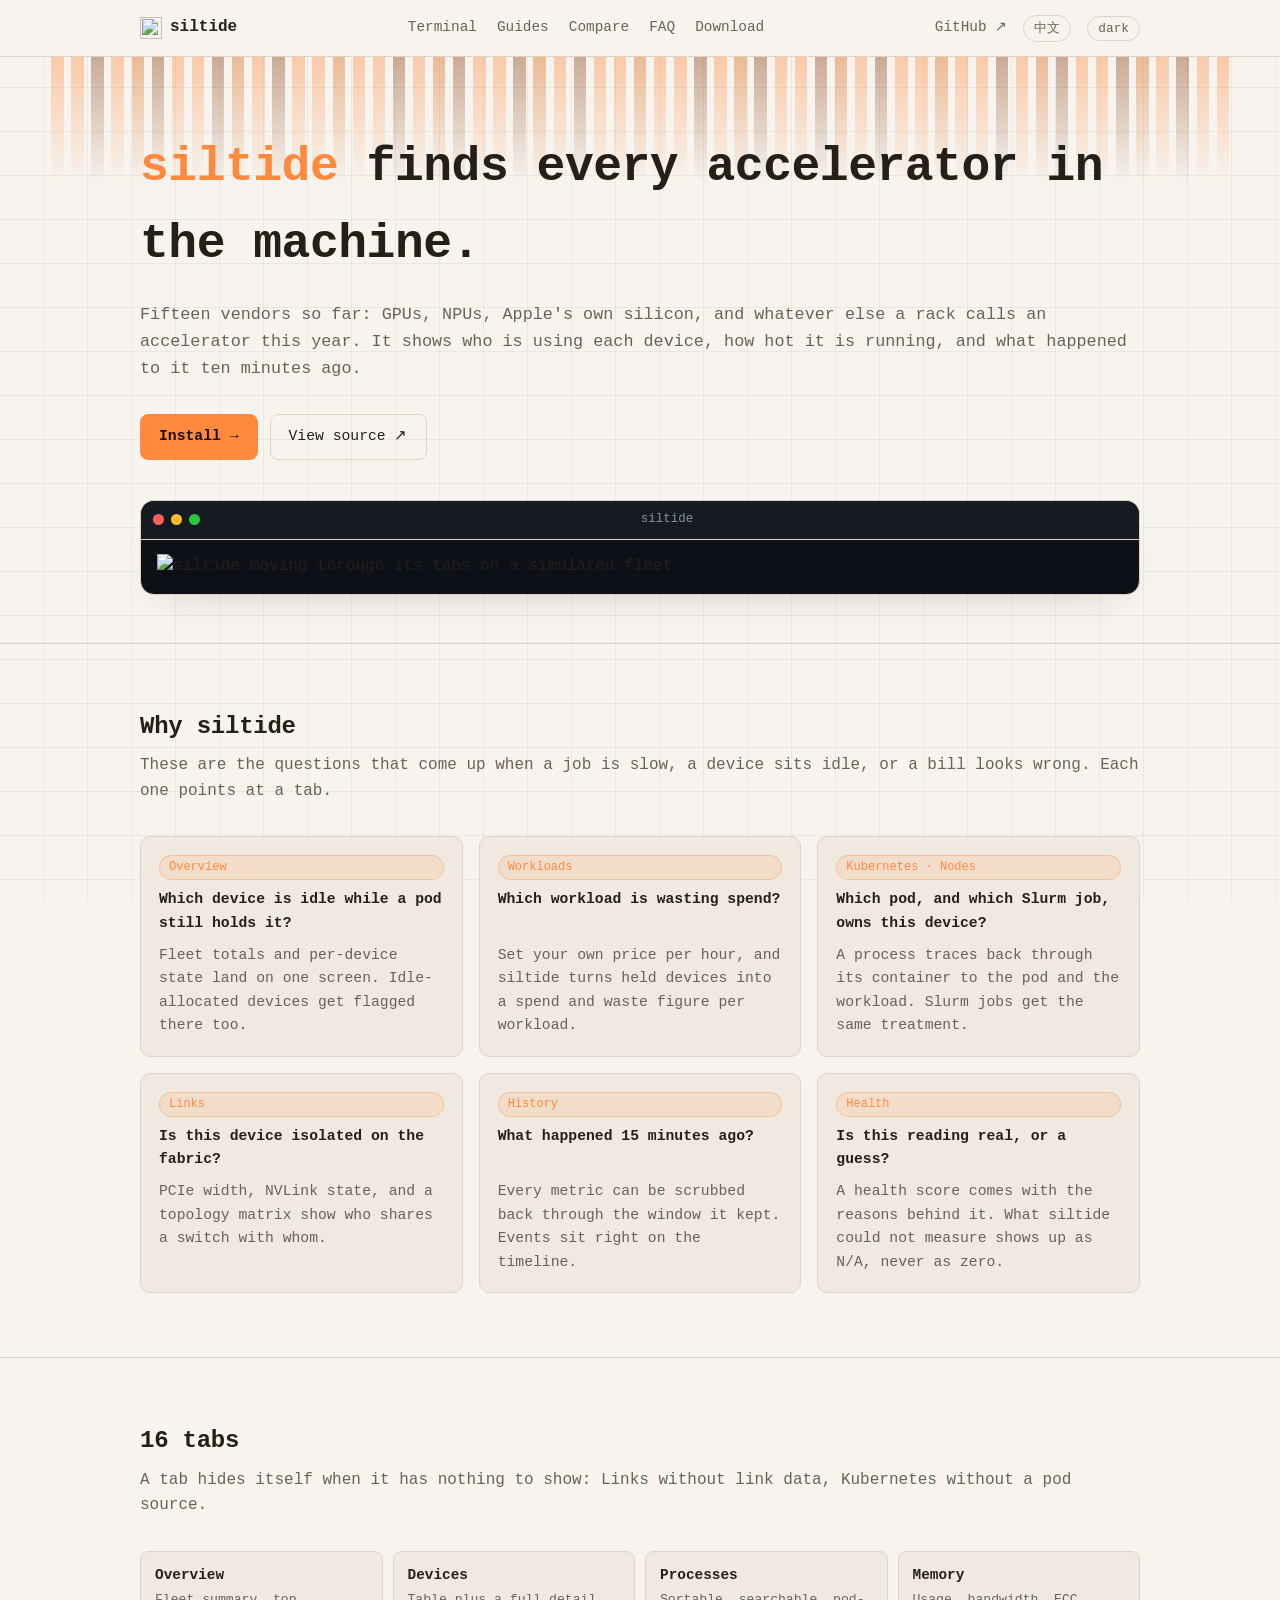
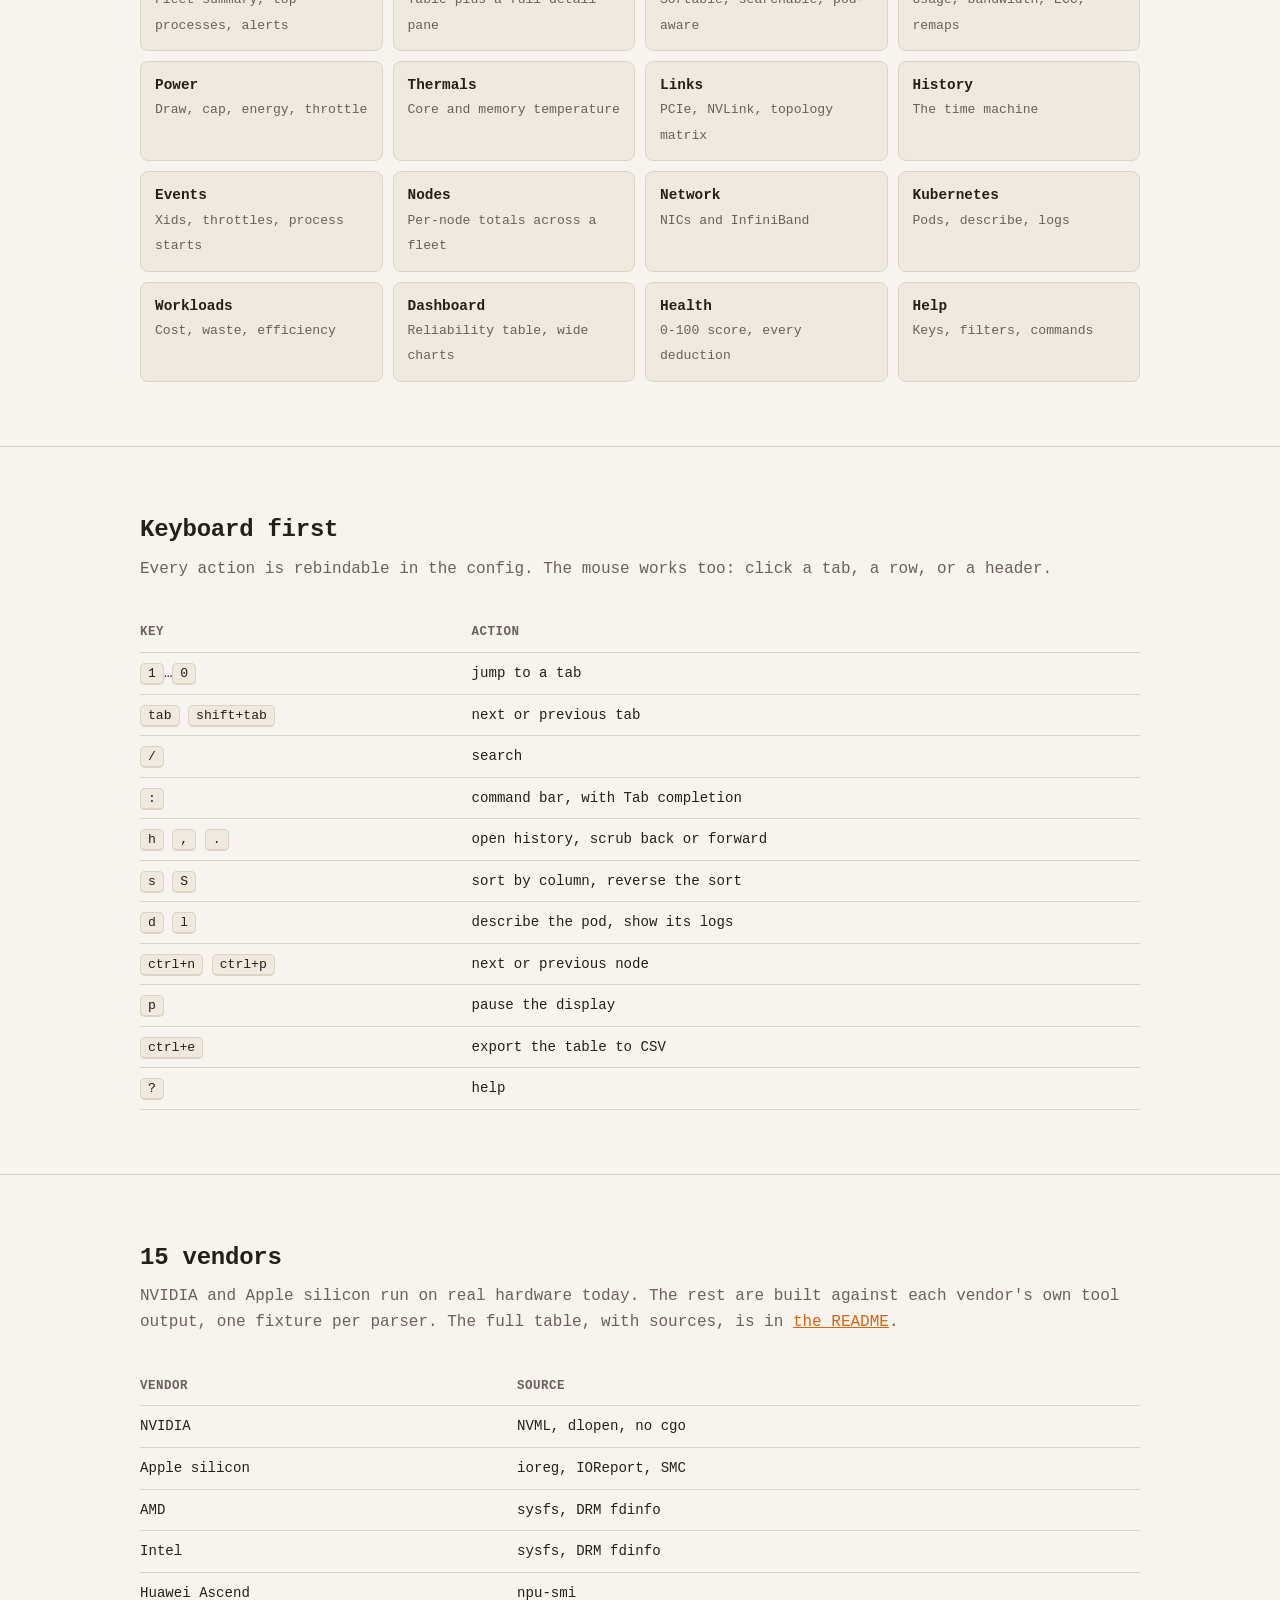
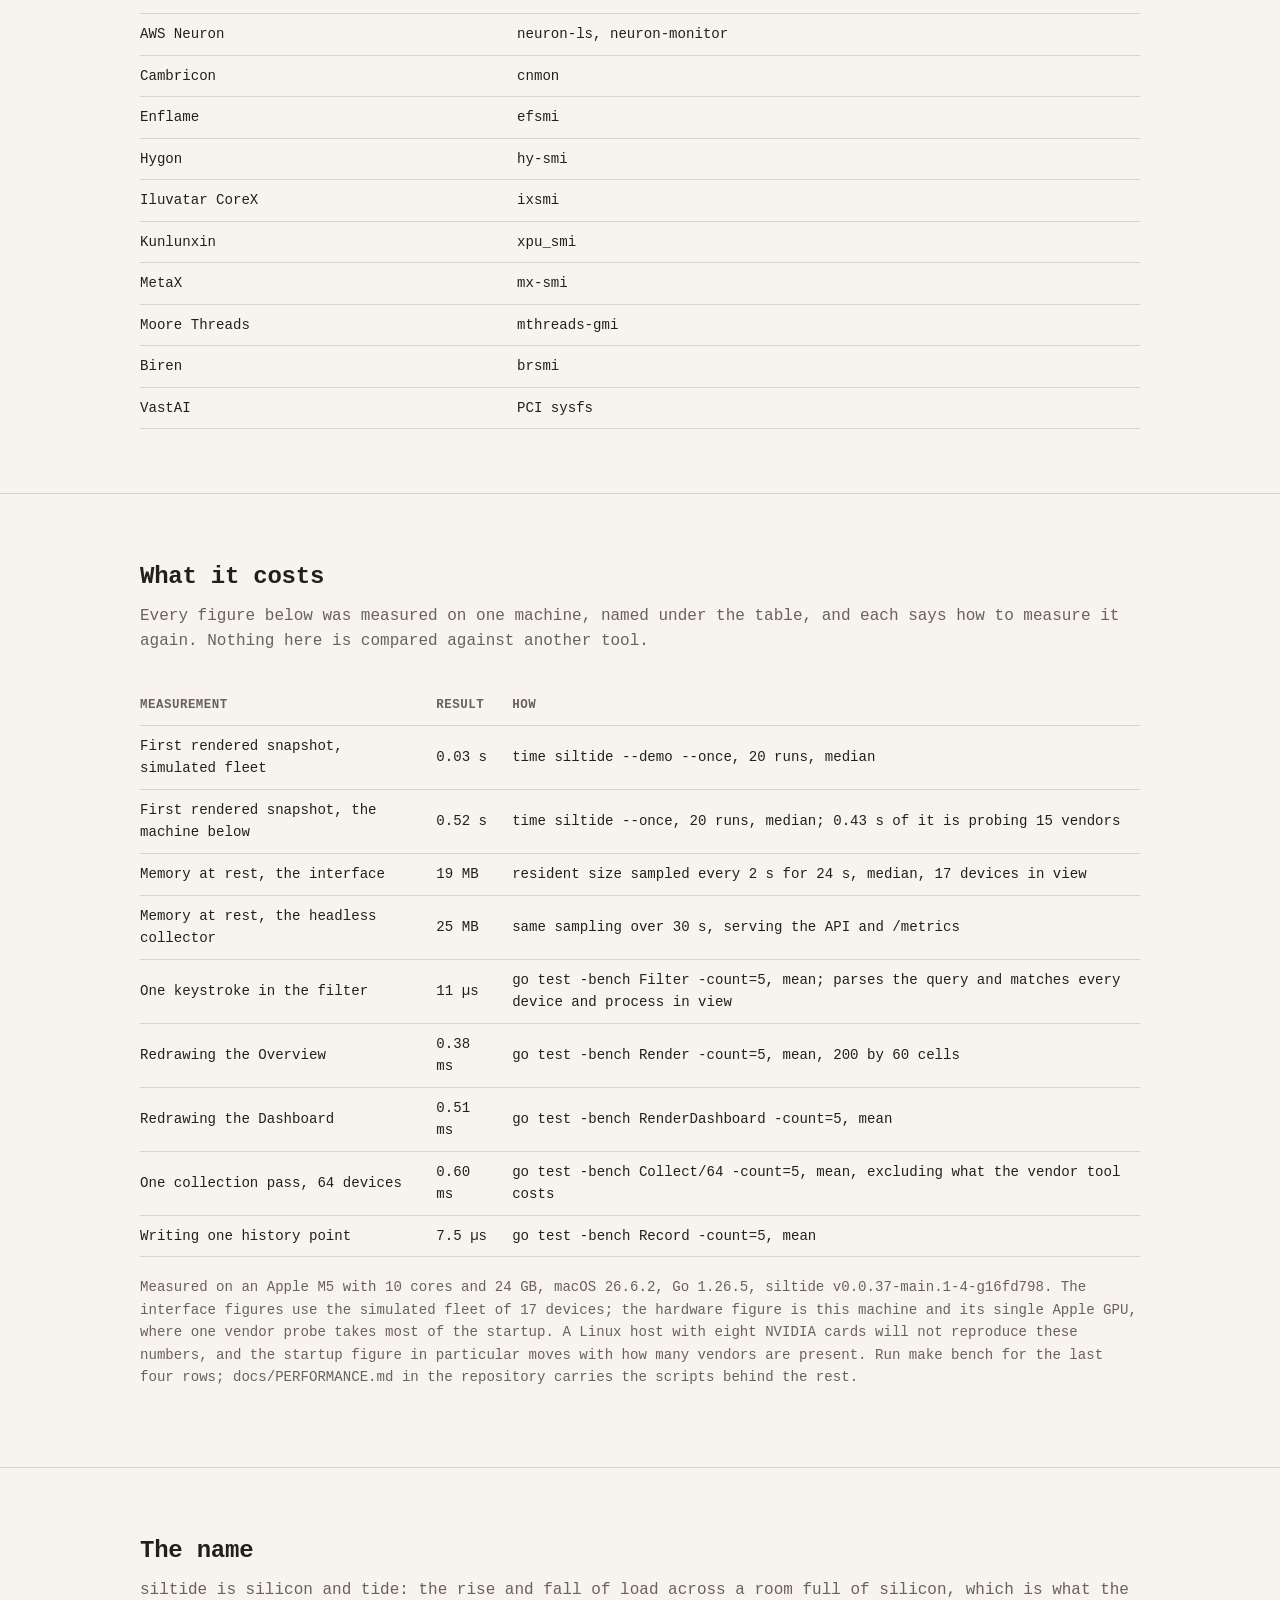
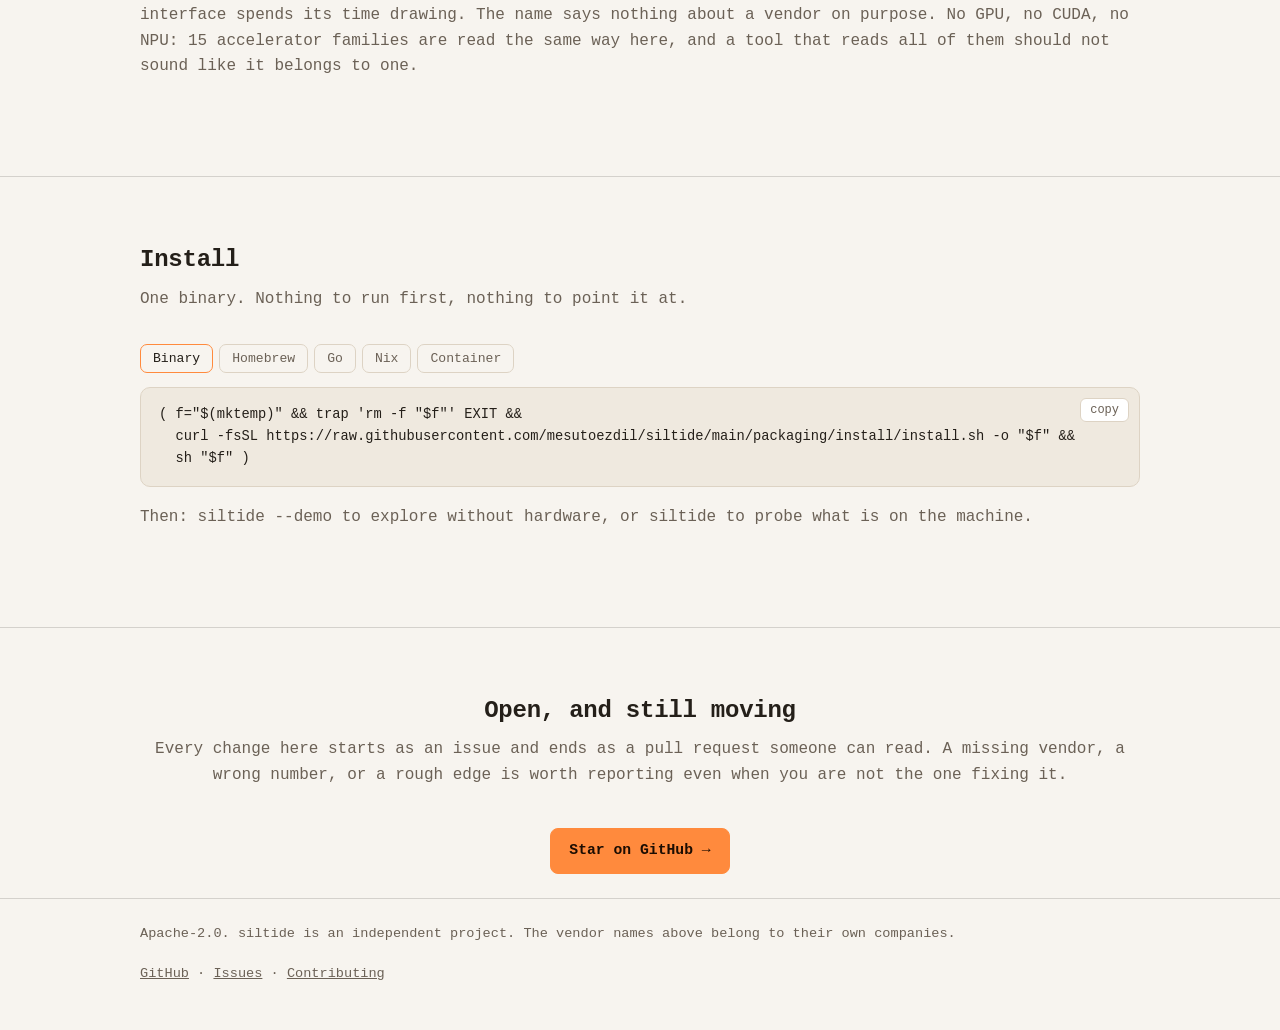
==== commit a5972aa8: "Ten more pages, and the checks that keep them consistent The site was one page, with no sitemap, no " ====
--- a/site/index.html
+++ b/site/index.html
@@ -5,8 +5,40 @@
 <meta name="viewport" content="width=device-width, initial-scale=1, viewport-fit=cover">
 <title>siltide</title>
 <meta name="description" content="siltide finds every accelerator in the machine: fifteen vendors, one terminal, and a rewindable history of what each device was doing.">
-<link rel="icon" href="assets/logo.svg">
+<link rel="canonical" href="https://mesutoezdil.github.io/siltide/">
+<meta name="robots" content="index, follow, max-image-preview:large">
+<meta name="theme-color" content="#0b0a09">
+<meta name="color-scheme" content="dark light">
+<meta property="og:type" content="website">
+<meta property="og:site_name" content="siltide">
+<meta property="og:url" content="https://mesutoezdil.github.io/siltide/">
+<meta property="og:title" content="siltide — every accelerator in the machine">
+<meta property="og:description" content="A terminal monitor for GPUs, NPUs and thirteen other accelerator kinds: who is using each device, how hot it runs, and what it did ten minutes ago.">
+<meta property="og:image" content="https://mesutoezdil.github.io/siltide/assets/og-home.png">
+<meta property="og:image:width" content="1200">
+<meta property="og:image:height" content="630">
+<meta property="og:image:alt" content="siltide showing a fleet of accelerators in a terminal">
+<meta name="twitter:card" content="summary_large_image">
+<meta name="twitter:title" content="siltide — every accelerator in the machine">
+<meta name="twitter:description" content="A terminal monitor for GPUs, NPUs and thirteen other accelerator kinds: who is using each device, how hot it runs, and what it did ten minutes ago.">
+<meta name="twitter:image" content="https://mesutoezdil.github.io/siltide/assets/og-home.png">
+<link rel="icon" type="image/svg+xml" href="assets/logo.svg">
 <link rel="stylesheet" href="styles.css">
+<script type="application/ld+json">
+{
+  "@context": "https://schema.org",
+  "@type": "SoftwareApplication",
+  "name": "siltide",
+  "applicationCategory": "DeveloperApplication",
+  "operatingSystem": "Linux, macOS",
+  "description": "A terminal monitor for GPUs, NPUs and other AI accelerators: fifteen vendors, process to pod correlation, and a rewindable history of what each device was doing.",
+  "url": "https://mesutoezdil.github.io/siltide/",
+  "downloadUrl": "https://github.com/mesutoezdil/siltide/releases",
+  "codeRepository": "https://github.com/mesutoezdil/siltide",
+  "license": "https://www.apache.org/licenses/LICENSE-2.0",
+  "offers": { "@type": "Offer", "price": "0", "priceCurrency": "USD" }
+}
+</script>
 </head>
 <body>
 
@@ -21,13 +53,10 @@
     <a class="brand" href="#top"><img src="assets/logo.svg" alt=""> siltide</a>
     <div class="nav-sections">
       <a class="link" href="tui.html" data-en="Terminal" data-zh="终端">Terminal</a>
-      <a class="link" href="#why" data-en="Why" data-zh="为什么">Why</a>
-      <a class="link" href="#views" data-en="Views" data-zh="功能">Views</a>
-      <a class="link" href="#keys" data-en="Keys" data-zh="快捷键">Keys</a>
-      <a class="link" href="#vendors" data-en="Vendors" data-zh="厂商">Vendors</a>
-      <a class="link" href="#numbers" data-en="Numbers" data-zh="数据">Numbers</a>
-      <a class="link" href="#name" data-en="Name" data-zh="名字">Name</a>
-      <a class="link" href="#install" data-en="Install" data-zh="安装">Install</a>
+      <a class="link" href="guides.html" data-en="Guides" data-zh="指南">Guides</a>
+      <a class="link" href="compare.html" data-en="Compare" data-zh="对比">Compare</a>
+      <a class="link" href="faq.html" data-en="FAQ" data-zh="常见问题">FAQ</a>
+      <a class="link" href="download.html" data-en="Download" data-zh="下载">Download</a>
     </div>
     <div class="nav-right">
       <a class="link" href="https://github.com/mesutoezdil/siltide">GitHub ↗</a>
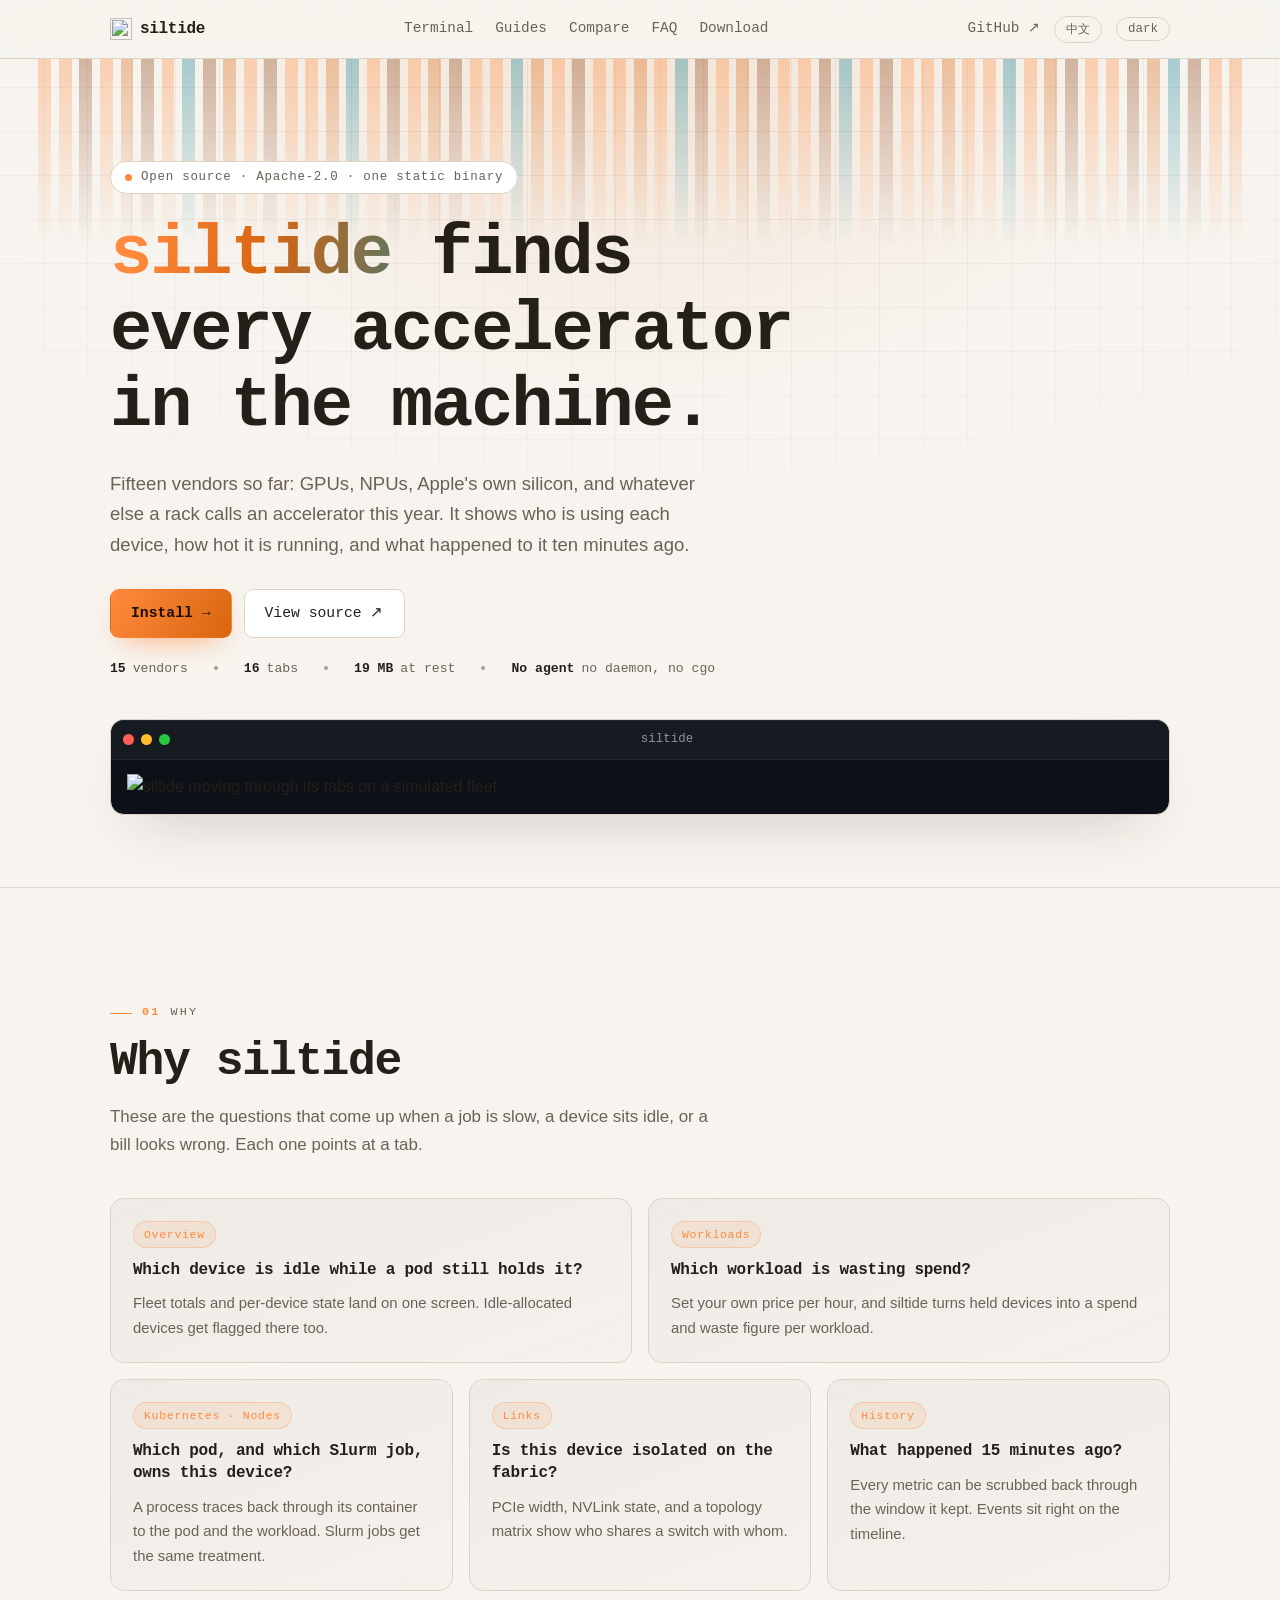
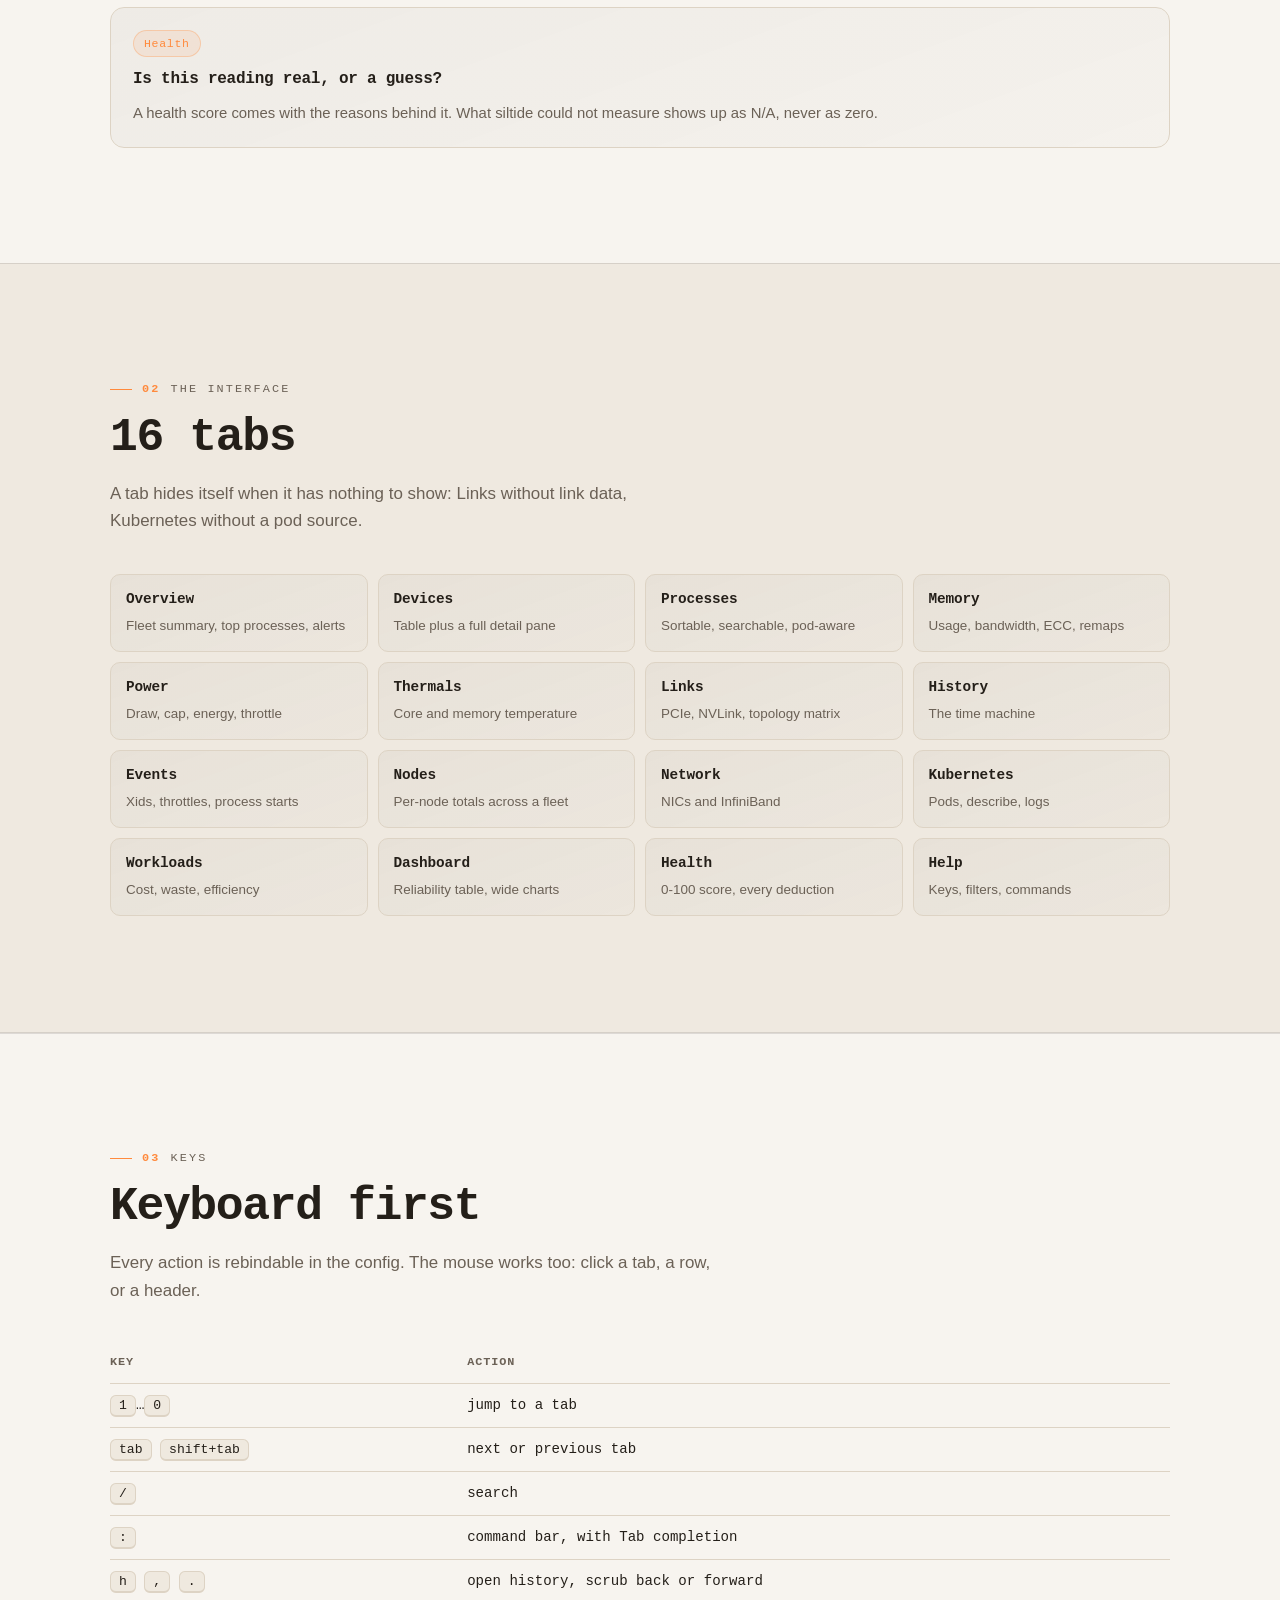
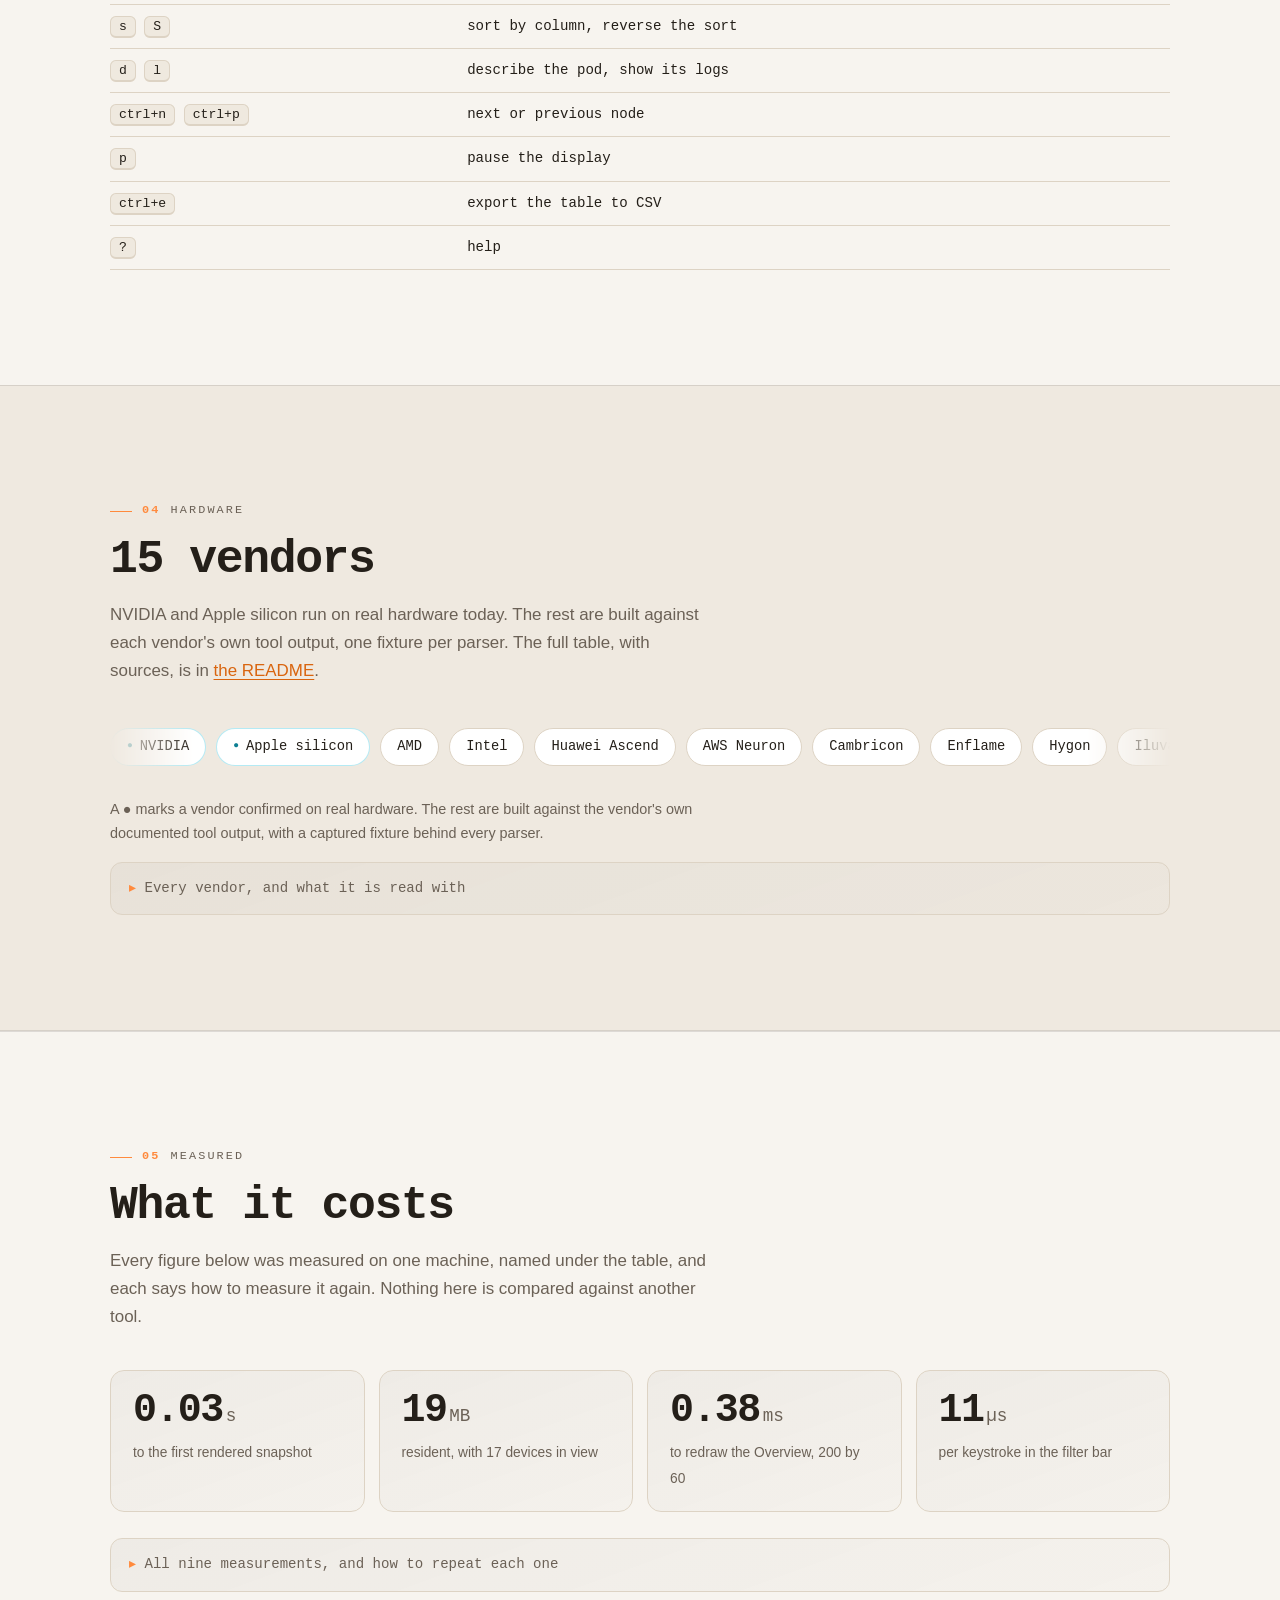
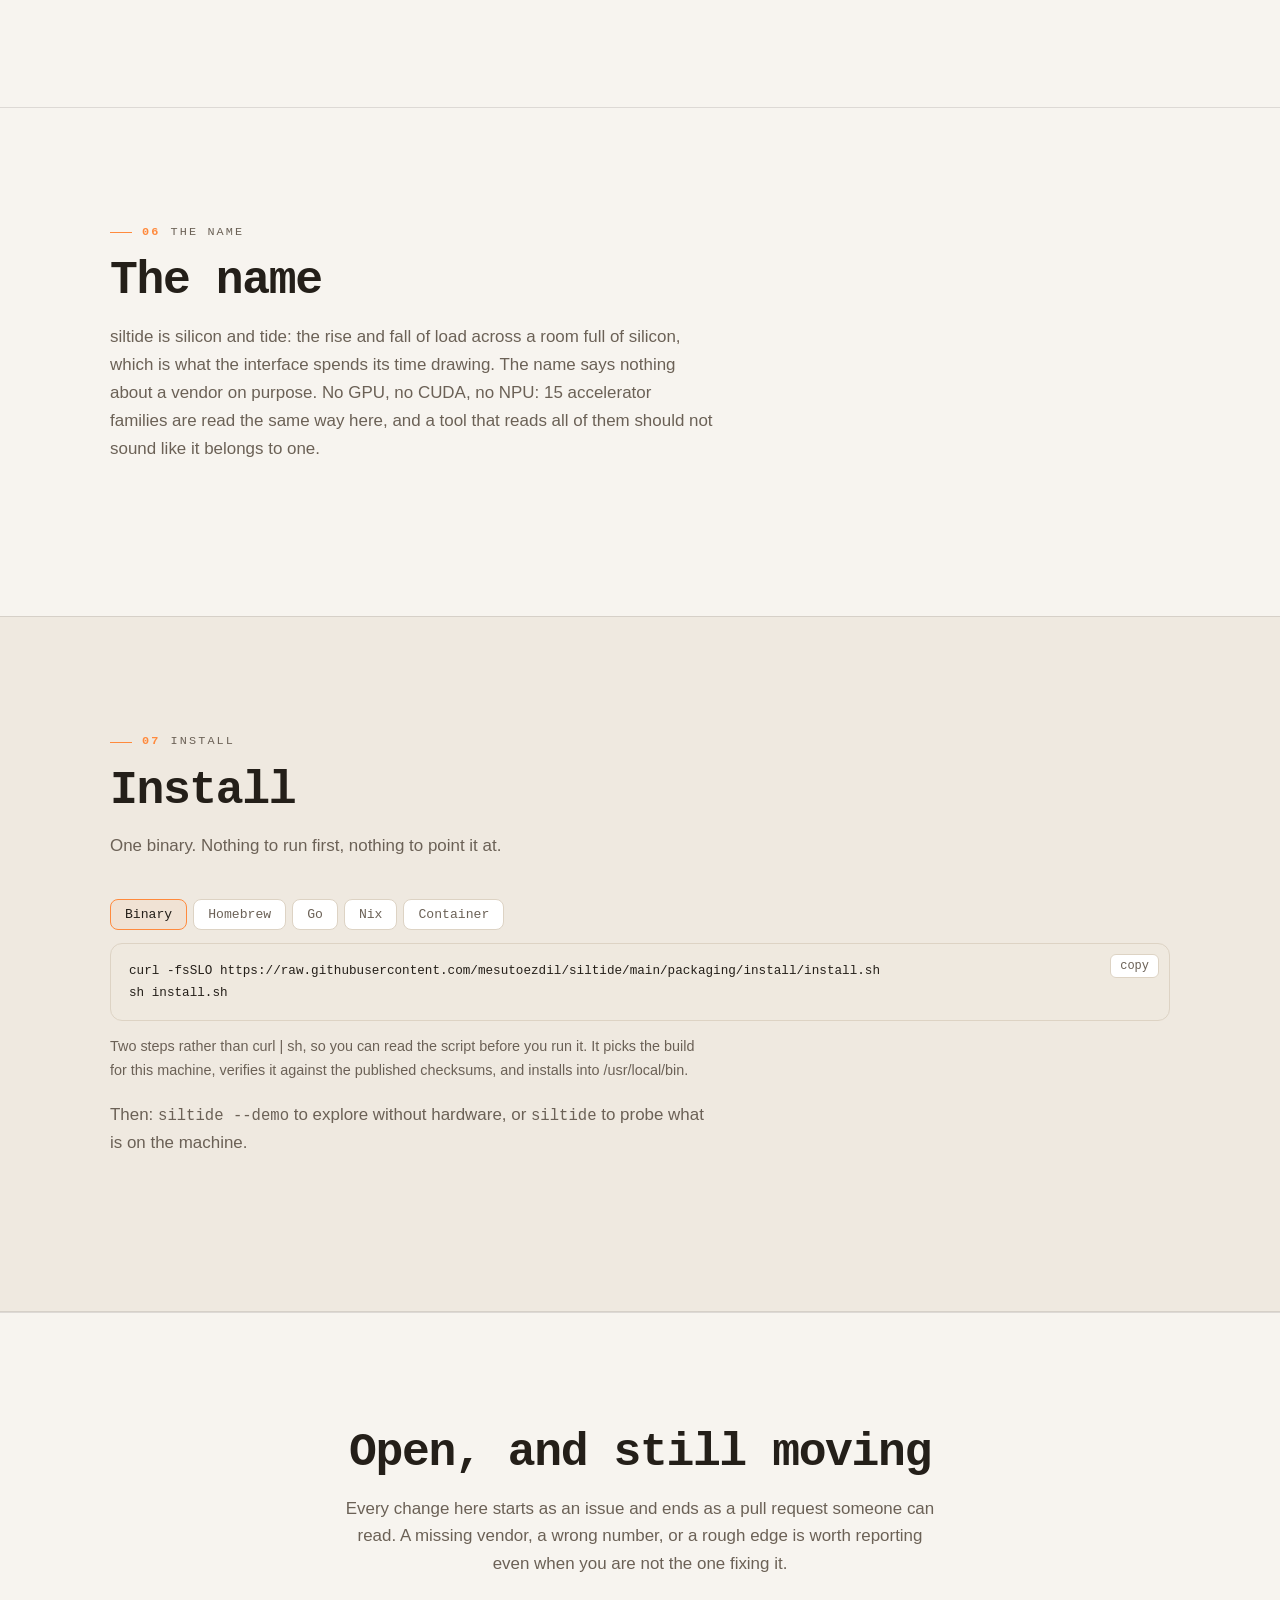
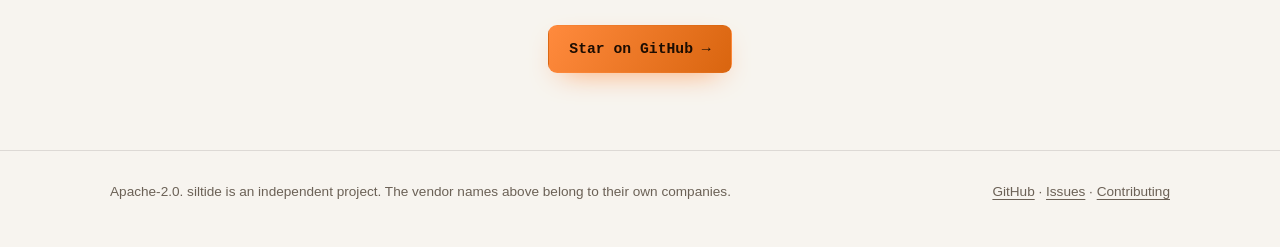
==== commit 242a83b6: "Give the site a shape, and the demo a fleet worth showing Two things that were both thinner than the" ====
--- a/site/index.html
+++ b/site/index.html
@@ -70,12 +70,19 @@
 <section class="hero">
   <div class="cores" aria-hidden="true"><i></i><i></i><i></i><i></i><i></i><i></i><i></i><i></i><i></i><i></i><i></i><i></i><i></i><i></i><i></i><i></i><i></i><i></i><i></i><i></i><i></i><i></i><i></i><i></i><i></i><i></i><i></i><i></i><i></i><i></i><i></i><i></i><i></i><i></i><i></i><i></i><i></i><i></i><i></i><i></i><i></i><i></i><i></i><i></i><i></i><i></i><i></i><i></i><i></i><i></i><i></i><i></i><i></i><i></i><i></i><i></i><i></i><i></i><i></i></div>
   <div class="wrap">
+    <p class="tagline"><span class="dot"></span><span data-en="Open source · Apache-2.0 · one static binary" data-zh="开源 · Apache-2.0 · 单个静态二进制文件">Open source · Apache-2.0 · one static binary</span></p>
     <h1><span class="accent">siltide</span> <span data-en="finds every accelerator in the machine." data-zh="能找到机器里的每一块加速卡。">finds every accelerator in the machine.</span></h1>
     <p class="lede" data-en="Fifteen vendors so far: GPUs, NPUs, Apple's own silicon, and whatever else a rack calls an accelerator this year. It shows who is using each device, how hot it is running, and what happened to it ten minutes ago." data-zh="目前支持十五家厂商：GPU、NPU、苹果自研芯片，以及机架里能叫得上名字的其他加速器。它会显示谁在用每一块设备、温度多高，还有十分钟前发生了什么。">Fifteen vendors so far: GPUs, NPUs, Apple's own silicon, and whatever else a rack calls an accelerator this year. It shows who is using each device, how hot it is running, and what happened to it ten minutes ago.</p>
     <div class="cta">
       <a class="btn primary" href="#install" data-en="Install →" data-zh="安装 →">Install →</a>
       <a class="btn ghost" href="https://github.com/mesutoezdil/siltide" data-en="View source ↗" data-zh="查看源码 ↗">View source ↗</a>
     </div>
+    <ul class="facts">
+      <li><b>15</b> <span data-en="vendors" data-zh="家厂商">vendors</span></li>
+      <li><b>16</b> <span data-en="tabs" data-zh="个标签页">tabs</span></li>
+      <li><b>19 MB</b> <span data-en="at rest" data-zh="常驻内存">at rest</span></li>
+      <li><b data-en="No agent" data-zh="无 agent">No agent</b> <span data-en="no daemon, no cgo" data-zh="无守护进程，无 cgo">no daemon, no cgo</span></li>
+    </ul>
     <div class="frame term" id="demo">
       <div class="termbar"><i></i><i></i><i></i>
         <span class="mono">siltide</span>
@@ -89,9 +96,10 @@
 
 <section id="why">
   <div class="wrap">
+    <p class="eyebrow"><b>01</b> <span data-en="Why" data-zh="为什么">Why</span></p>
     <h2 data-en="Why siltide" data-zh="为什么选择 siltide">Why siltide</h2>
     <p class="lede" data-en="These are the questions that come up when a job is slow, a device sits idle, or a bill looks wrong. Each one points at a tab." data-zh="这些是任务变慢、设备闲置或账单不对劲时会问的问题，每一个都对应一个标签页。">These are the questions that come up when a job is slow, a device sits idle, or a bill looks wrong. Each one points at a tab.</p>
-    <div class="grid">
+    <div class="bento">
       <div class="card"><span class="tab">Overview</span><p class="q" data-en="Which device is idle while a pod still holds it?" data-zh="哪块设备处于闲置状态，却仍被某个 Pod 占用？">Which device is idle while a pod still holds it?</p><p data-en="Fleet totals and per-device state land on one screen. Idle-allocated devices get flagged there too." data-zh="集群汇总和每块设备的状态都在同一屏幕上，闲置却仍被占用的设备也会在这里标出来。">Fleet totals and per-device state land on one screen. Idle-allocated devices get flagged there too.</p></div>
       <div class="card"><span class="tab">Workloads</span><p class="q" data-en="Which workload is wasting spend?" data-zh="哪个工作负载在浪费开销？">Which workload is wasting spend?</p><p data-en="Set your own price per hour, and siltide turns held devices into a spend and waste figure per workload." data-zh="设置好每小时的价格，siltide 就能把占用的设备换算成每个工作负载的花费和浪费金额。">Set your own price per hour, and siltide turns held devices into a spend and waste figure per workload.</p></div>
       <div class="card"><span class="tab">Kubernetes · Nodes</span><p class="q" data-en="Which pod, and which Slurm job, owns this device?" data-zh="这块设备属于哪个 Pod，或者哪个 Slurm 作业？">Which pod, and which Slurm job, owns this device?</p><p data-en="A process traces back through its container to the pod and the workload. Slurm jobs get the same treatment." data-zh="进程会一路追溯到容器、Pod 和工作负载，Slurm 作业也是同样的处理方式。">A process traces back through its container to the pod and the workload. Slurm jobs get the same treatment.</p></div>
@@ -102,8 +110,9 @@
   </div>
 </section>
 
-<section id="views">
-  <div class="wrap">
+<section id="views" class="band">
+  <div class="wrap">
+    <p class="eyebrow"><b>02</b> <span data-en="The interface" data-zh="界面">The interface</span></p>
     <h2 data-en="16 tabs" data-zh="16 个标签页">16 tabs</h2>
     <p class="lede" data-en="A tab hides itself when it has nothing to show: Links without link data, Kubernetes without a pod source." data-zh="标签页没有内容可显示时会自动隐藏：比如没有链路数据就不显示 Links，没有 Pod 来源就不显示 Kubernetes。">A tab hides itself when it has nothing to show: Links without link data, Kubernetes without a pod source.</p>
     <div class="tabgrid">
@@ -129,6 +138,7 @@
 
 <section id="keys">
   <div class="wrap">
+    <p class="eyebrow"><b>03</b> <span data-en="Keys" data-zh="按键">Keys</span></p>
     <h2 data-en="Keyboard first" data-zh="键盘优先">Keyboard first</h2>
     <p class="lede" data-en="Every action is rebindable in the config. The mouse works too: click a tab, a row, or a header." data-zh="每个操作都能在配置文件里重新绑定，鼠标也能用：点击标签页、行或表头即可。">Every action is rebindable in the config. The mouse works too: click a tab, a row, or a header.</p>
     <div class="tablewrap">
@@ -150,10 +160,15 @@
   </div>
 </section>
 
-<section id="vendors">
-  <div class="wrap">
+<section id="vendors" class="band">
+  <div class="wrap">
+    <p class="eyebrow"><b>04</b> <span data-en="Hardware" data-zh="硬件">Hardware</span></p>
     <h2 data-en="15 vendors" data-zh="15 家厂商">15 vendors</h2>
     <p class="lede" data-en-html="NVIDIA and Apple silicon run on real hardware today. The rest are built against each vendor's own tool output, one fixture per parser. The full table, with sources, is in <a href='https://github.com/mesutoezdil/siltide#supported-accelerators'>the README</a>." data-zh-html="NVIDIA 和苹果自研芯片已经在真实硬件上验证过，其余厂商都是照着各自工具的输出实现的，每个解析器都配有一份真实样本。完整表格和来源见<a href='https://github.com/mesutoezdil/siltide#supported-accelerators'>README</a>。">NVIDIA and Apple silicon run on real hardware today. The rest are built against each vendor's own tool output, one fixture per parser. The full table, with sources, is in <a href="https://github.com/mesutoezdil/siltide#supported-accelerators">the README</a>.</p>
+    <div class="marquee" aria-hidden="true"><div class="marquee-track"><span class="chip real">NVIDIA</span><span class="chip real">Apple silicon</span><span class="chip">AMD</span><span class="chip">Intel</span><span class="chip">Huawei Ascend</span><span class="chip">AWS Neuron</span><span class="chip">Cambricon</span><span class="chip">Enflame</span><span class="chip">Hygon</span><span class="chip">Iluvatar CoreX</span><span class="chip">Kunlunxin</span><span class="chip">MetaX</span><span class="chip">Moore Threads</span><span class="chip">Biren</span><span class="chip">VastAI</span><span class="chip real">NVIDIA</span><span class="chip real">Apple silicon</span><span class="chip">AMD</span><span class="chip">Intel</span><span class="chip">Huawei Ascend</span><span class="chip">AWS Neuron</span><span class="chip">Cambricon</span><span class="chip">Enflame</span><span class="chip">Hygon</span><span class="chip">Iluvatar CoreX</span><span class="chip">Kunlunxin</span><span class="chip">MetaX</span><span class="chip">Moore Threads</span><span class="chip">Biren</span><span class="chip">VastAI</span></div></div>
+    <p class="note" data-en="A ● marks a vendor confirmed on real hardware. The rest are built against the vendor's own documented tool output, with a captured fixture behind every parser." data-zh="带 ● 的厂商已在真实硬件上验证过。其余厂商都是照着各自工具的文档化输出实现的，每个解析器背后都有一份采集到的真实样本。">A ● marks a vendor confirmed on real hardware. The rest are built against the vendor’s own documented tool output, with a captured fixture behind every parser.</p>
+    <details class="more">
+      <summary data-en="Every vendor, and what it is read with" data-zh="全部厂商，以及各自的数据来源">Every vendor, and what it is read with</summary>
     <div class="tablewrap">
     <table>
       <tr><th>Vendor</th><th>Source</th></tr>
@@ -174,13 +189,23 @@
       <tr><td>VastAI</td><td>PCI sysfs</td></tr>
     </table>
     </div>
+    </details>
   </div>
 </section>
 
 <section id="numbers">
   <div class="wrap">
+    <p class="eyebrow"><b>05</b> <span data-en="Measured" data-zh="实测">Measured</span></p>
     <h2 data-en="What it costs" data-zh="它的开销">What it costs</h2>
     <p class="lede" data-en="Every figure below was measured on one machine, named under the table, and each says how to measure it again. Nothing here is compared against another tool." data-zh="下面每一个数字都在同一台机器上实测得出，机器配置列在表格下方，每一行也写明了复现的方法。这里没有和任何其他工具做比较。">Every figure below was measured on one machine, named under the table, and each says how to measure it again. Nothing here is compared against another tool.</p>
+    <div class="statwall">
+      <div class="stat"><span class="v">0.03<small>s</small></span><span class="k" data-en="to the first rendered snapshot" data-zh="渲染出第一屏所需时间">to the first rendered snapshot</span></div>
+      <div class="stat"><span class="v">19<small>MB</small></span><span class="k" data-en="resident, with 17 devices in view" data-zh="视图内 17 块设备时的常驻内存">resident, with 17 devices in view</span></div>
+      <div class="stat"><span class="v">0.38<small>ms</small></span><span class="k" data-en="to redraw the Overview, 200 by 60" data-zh="重绘 Overview，200x60 字符">to redraw the Overview, 200 by 60</span></div>
+      <div class="stat"><span class="v">11<small>&micro;s</small></span><span class="k" data-en="per keystroke in the filter bar" data-zh="筛选栏里每敲一个键">per keystroke in the filter bar</span></div>
+    </div>
+    <details class="more">
+      <summary data-en="All nine measurements, and how to repeat each one" data-zh="全部九项测量，以及各自的复现方法">All nine measurements, and how to repeat each one</summary>
     <div class="tablewrap">
     <table>
       <tr>
@@ -200,18 +225,21 @@
     </table>
     </div>
     <p data-en="Measured on an Apple M5 with 10 cores and 24 GB, macOS 26.6.2, Go 1.26.5, siltide v0.0.37-main.1-4-g16fd798. The interface figures use the simulated fleet of 17 devices; the hardware figure is this machine and its single Apple GPU, where one vendor probe takes most of the startup. A Linux host with eight NVIDIA cards will not reproduce these numbers, and the startup figure in particular moves with how many vendors are present. Run make bench for the last four rows; docs/PERFORMANCE.md in the repository carries the scripts behind the rest." data-zh="测量环境：Apple M5，10 核，24 GB 内存，macOS 26.6.2，Go 1.26.5，siltide v0.0.37-main.1-4-g16fd798。界面相关数字使用 17 块设备的模拟集群；硬件相关数字来自这台机器上唯一的一块 Apple GPU，启动耗时的大部分花在一次厂商探测上。装有 8 块 NVIDIA 显卡的 Linux 主机不会复现这些数字，启动耗时尤其会随在场厂商的数量变化。表格最后四行可用 make bench 复现；仓库里的 docs/PERFORMANCE.md 收录了产出其余数字的脚本。" style="color:var(--dim);font-size:.88rem;margin-top:1.2rem">Measured on an Apple M5 with 10 cores and 24 GB, macOS 26.6.2, Go 1.26.5, siltide v0.0.37-main.1-4-g16fd798. The interface figures use the simulated fleet of 17 devices; the hardware figure is this machine and its single Apple GPU, where one vendor probe takes most of the startup. A Linux host with eight NVIDIA cards will not reproduce these numbers, and the startup figure in particular moves with how many vendors are present. Run make bench for the last four rows.</p>
+    </details>
   </div>
 </section>
 
 <section id="name">
   <div class="wrap">
+    <p class="eyebrow"><b>06</b> <span data-en="The name" data-zh="名字">The name</span></p>
     <h2 data-en="The name" data-zh="名字的由来">The name</h2>
     <p class="lede" data-en="siltide is silicon and tide: the rise and fall of load across a room full of silicon, which is what the interface spends its time drawing. The name says nothing about a vendor on purpose. No GPU, no CUDA, no NPU: 15 accelerator families are read the same way here, and a tool that reads all of them should not sound like it belongs to one." data-zh="siltide 由 silicon（硅）和 tide（潮汐）组成：一屋子芯片上负载的涨落，也正是这个界面大部分时间在画的东西。这个名字刻意不带任何厂商色彩——没有 GPU，没有 CUDA，也没有 NPU。这里用同一套方式读取 15 种加速器，能读遍它们的工具不该听起来只属于其中一家。">siltide is silicon and tide: the rise and fall of load across a room full of silicon, which is what the interface spends its time drawing. The name says nothing about a vendor on purpose. No GPU, no CUDA, no NPU: 15 accelerator families are read the same way here, and a tool that reads all of them should not sound like it belongs to one.</p>
   </div>
 </section>
 
-<section id="install" class="install">
-  <div class="wrap">
+<section id="install" class="install band">
+  <div class="wrap">
+    <p class="eyebrow"><b>07</b> <span data-en="Install" data-zh="安装">Install</span></p>
     <h2 data-en="Install" data-zh="安装">Install</h2>
     <p class="lede" data-en="One binary. Nothing to run first, nothing to point it at." data-zh="只有一个二进制文件，不用先启动别的东西，也不用指向任何地址。">One binary. Nothing to run first, nothing to point it at.</p>
     <div class="tabs">
@@ -222,9 +250,9 @@
       <button class="tabbtn" data-p="docker" data-en="Container" data-zh="容器">Container</button>
     </div>
     <div class="install-panel active" id="p-bin">
-<pre><button class="copy">copy</button><code>( f="$(mktemp)" &amp;&amp; trap 'rm -f "$f"' EXIT &amp;&amp;
-  curl -fsSL https://raw.githubusercontent.com/mesutoezdil/siltide/main/packaging/install/install.sh -o "$f" &amp;&amp;
-  sh "$f" )</code></pre>
+<pre><button class="copy">copy</button><code>curl -fsSLO https://raw.githubusercontent.com/mesutoezdil/siltide/main/packaging/install/install.sh
+sh install.sh</code></pre>
+      <p class="note" data-en="Two steps rather than curl | sh, so you can read the script before you run it. It picks the build for this machine, verifies it against the published checksums, and installs into /usr/local/bin." data-zh="分成两步而不是 curl | sh，这样你可以先读一遍脚本再运行。它会挑选适合这台机器的构建，用发布的校验和核对，然后安装到 /usr/local/bin。">Two steps rather than <code>curl | sh</code>, so you can read the script before you run it. It picks the build for this machine, verifies it against the published checksums, and installs into <code>/usr/local/bin</code>.</p>
     </div>
     <div class="install-panel" id="p-brew">
 <pre><button class="copy">copy</button><code>brew install mesutoezdil/tap/siltide</code></pre>
--- a/site/styles.css
+++ b/site/styles.css
@@ -1,46 +1,85 @@
-/* siltide.  One stylesheet for every page on the site. */
+/* siltide.  One stylesheet for every page on the site.
+
+   The look comes from the thing it documents: a warm dark terminal, one hot
+   accent and one cold one, because the two numbers this tool draws most are
+   load and temperature. Headings and data stay monospaced, which is the
+   product's own voice; running prose does not, because paragraphs set in a
+   terminal face are slower to read than they are handsome. */
 :root{
-  --bg:#0b0a09; --panel:#161310; --panel2:#1d1915; --border:#332c24;
+  --bg:#0b0a09; --bg2:#131010; --panel:#161310; --panel2:#1d1915; --border:#332c24;
   --text:#ece6db; --dim:#9c9186; --dimmer:#5c5349;
-  --accent:#ff8a3d; --accent2:#ffb35c; --nav-bg:rgba(11,10,9,.86);
-  --grid-line:rgba(236,230,219,.05); --frame-shadow:0 30px 60px -30px rgba(0,0,0,.7);
-  --divider:rgba(236,230,219,.16);
+  --accent:#ff8a3d; --accent2:#ffb35c; --cool:#5ad1e6; --nav-bg:rgba(11,10,9,.72);
+  --grid-line:rgba(236,230,219,.05); --frame-shadow:0 40px 90px -40px rgba(0,0,0,.85);
+  --divider:rgba(236,230,219,.1);
+  --card:linear-gradient(160deg, rgba(236,230,219,.045), rgba(236,230,219,.012));
+  --card-hover:linear-gradient(160deg, rgba(255,138,61,.1), rgba(236,230,219,.02));
+  --glow:radial-gradient(60% 60% at 50% 0%, rgba(255,138,61,.16), transparent 70%);
   --mono: ui-monospace, "JetBrains Mono", "SFMono-Regular", Menlo, Consolas, "Liberation Mono", monospace;
+  --sans: -apple-system, BlinkMacSystemFont, "Inter", "Segoe UI", Roboto, "Helvetica Neue", Arial, sans-serif;
 }
 html[data-mode="light"]{
-  --bg:#f7f4ef; --panel:#ffffff; --panel2:#efe9df; --border:#ddd3c4;
+  --bg:#f7f4ef; --bg2:#efe9e0; --panel:#ffffff; --panel2:#efe9df; --border:#ddd3c4;
   --text:#241f19; --dim:#6b6156; --dimmer:#a89c8c;
-  --accent2:#d9650f; --nav-bg:rgba(247,244,239,.86);
-  --grid-line:rgba(36,31,25,.06); --frame-shadow:0 20px 40px -24px rgba(36,31,25,.18);
-  --divider:rgba(36,31,25,.16);
+  --accent2:#d9650f; --cool:#0d7f93; --nav-bg:rgba(247,244,239,.78);
+  --grid-line:rgba(36,31,25,.06); --frame-shadow:0 26px 60px -30px rgba(36,31,25,.28);
+  --divider:rgba(36,31,25,.12);
+  --card:linear-gradient(160deg, rgba(36,31,25,.04), rgba(36,31,25,.01));
+  --card-hover:linear-gradient(160deg, rgba(217,101,15,.09), rgba(36,31,25,.02));
+  --glow:radial-gradient(60% 60% at 50% 0%, rgba(217,101,15,.1), transparent 70%);
 }
 *{box-sizing:border-box}
-html{background:var(--bg)}
-body{margin:0;color:var(--text);font-family:var(--mono);line-height:1.6;
+html{background:var(--bg);scroll-behavior:smooth}
+body{margin:0;color:var(--text);font-family:var(--sans);line-height:1.65;font-size:16px;
+  -webkit-font-smoothing:antialiased;
   padding-top:env(safe-area-inset-top,0px);padding-bottom:env(safe-area-inset-bottom,0px)}
-
-/* A fixed backdrop: a faint chip-like grid and a row of cores pulsing like
-   a live utilization wall, standing in for the terminal siltide draws once
-   it is running. Static and low-contrast enough to read text over. */
+@media (prefers-reduced-motion: reduce){
+  html{scroll-behavior:auto}
+  *,*::before,*::after{animation-duration:.001ms!important;animation-iteration-count:1!important;transition-duration:.001ms!important}
+  .cores i{transform:scaleY(.32)!important}
+}
+
+/* A fixed backdrop: a faint chip-like grid under everything, static and
+   low-contrast enough to read text over. */
 .gpu-bg{position:fixed;inset:0;z-index:-1;background:var(--bg);overflow:hidden}
 .gpu-bg .grid-lines{position:absolute;inset:-1px;
   background-image:
     linear-gradient(var(--grid-line) 1px, transparent 1px),
     linear-gradient(90deg, var(--grid-line) 1px, transparent 1px);
   background-size:44px 44px;
-}
-@media (prefers-reduced-motion: reduce){.cores i{animation:none!important;transform:scaleY(.32)!important}}
+  mask-image:radial-gradient(120% 90% at 50% 0%, #000 25%, transparent 78%);
+}
 img{max-width:100%;display:block}
-a{color:var(--accent2)}
+a{color:var(--accent2);text-underline-offset:3px}
 [hidden]{display:none!important}
-.wrap{max-width:1040px;margin:0 auto;padding-inline:20px}
-code,.mono{font-family:var(--mono)}
-h1,h2,h3{font-family:var(--mono);font-weight:600;letter-spacing:-.01em}
-h2{font-size:1.5rem;margin:0 0 .3em}
-.lede{color:var(--dim);margin:0 0 2rem}
-section{padding:64px 0}
-section:last-of-type{padding-bottom:24px}
-section+section{border-top:1px solid var(--divider)}
+.wrap{max-width:1100px;margin:0 auto;padding-inline:20px}
+@media (max-width:420px){.wrap{padding-inline:16px}}
+.wrap.narrow{max-width:760px}
+code,.mono,kbd,table,.eyebrow{font-family:var(--mono)}
+code{font-size:.92em}
+
+/* Type: headings are monospaced and set tight, prose is not. */
+h1,h2,h3{font-family:var(--mono);font-weight:700;letter-spacing:-.03em;line-height:1.08;margin:0}
+h1{font-size:clamp(1.85rem,6.2vw,4.4rem)}
+h2{font-size:clamp(1.5rem,4vw,2.9rem);margin:0 0 .35em}
+h3{font-size:1.06rem;letter-spacing:-.01em}
+p{margin:0 0 1rem}
+.lede{color:var(--dim);margin:0 0 2.4rem;font-size:1.06rem;max-width:64ch}
+.note{color:var(--dim);font-size:.9rem;max-width:74ch}
+
+/* An eyebrow numbers the sections, which gives a long page a spine to
+   scroll along instead of nine identical headings. */
+.eyebrow{display:flex;align-items:center;gap:10px;font-size:.74rem;letter-spacing:.18em;
+  text-transform:uppercase;color:var(--dim);margin:0 0 14px}
+.eyebrow::before{content:"";width:22px;height:1px;background:var(--accent);flex:none}
+.eyebrow b{color:var(--accent);font-weight:700}
+
+section{padding:clamp(72px,9vw,124px) 0;position:relative}
+section:last-of-type{padding-bottom:clamp(48px,6vw,80px)}
+/* Alternating bands carry the rhythm where a page has them; a page that runs
+   straight through still gets a rule between sections, and never both. */
+.band{background:var(--bg2);border-block:1px solid var(--divider)}
+section+section:not(.band){border-top:1px solid var(--divider)}
+.band+section{border-top:none}
 
 .skip-link{position:absolute;left:8px;top:calc(-48px - env(safe-area-inset-top,0px));z-index:100;
   background:var(--accent);color:#1c0d02;font-family:var(--mono);font-weight:700;font-size:.85rem;
@@ -48,100 +87,194 @@
 .skip-link:focus{top:calc(8px + env(safe-area-inset-top,0px))}
 
 nav{position:sticky;top:env(safe-area-inset-top,0px);z-index:10;background:var(--nav-bg);
-  backdrop-filter:blur(8px);border-bottom:1px solid var(--border)}
-nav .wrap{display:grid;grid-template-columns:auto 1fr auto;align-items:center;gap:20px;height:56px;max-width:1040px}
-.brand{display:flex;align-items:center;gap:8px;font-family:var(--mono);font-weight:700;color:var(--text);text-decoration:none;white-space:nowrap;justify-self:start;grid-column:1}
+  backdrop-filter:saturate(140%) blur(14px);border-bottom:1px solid var(--border)}
+nav .wrap{display:grid;grid-template-columns:auto 1fr auto;align-items:center;gap:20px;height:58px}
+.brand{display:flex;align-items:center;gap:8px;font-family:var(--mono);font-weight:700;color:var(--text);
+  text-decoration:none;white-space:nowrap;justify-self:start;grid-column:1;letter-spacing:-.02em}
 .brand img{width:22px;height:22px}
-nav a.link{color:var(--dim);text-decoration:none;font-size:.9rem;white-space:nowrap}
+nav a.link{color:var(--dim);text-decoration:none;font-size:.9rem;white-space:nowrap;
+  font-family:var(--mono);transition:color .15s ease}
 nav a.link:hover{color:var(--text)}
-.nav-sections{display:flex;gap:20px;justify-self:center;grid-column:2}
-.nav-right{display:flex;align-items:center;gap:16px;min-width:0;justify-self:end;grid-column:3}
-.lang-btn,.mode-btn{font-family:var(--mono);font-size:.8rem;background:none;border:1px solid var(--border);
-  color:var(--dim);border-radius:999px;padding:4px 10px;cursor:pointer;white-space:nowrap;flex:none}
+.nav-sections{display:flex;gap:22px;justify-self:center;grid-column:2}
+.nav-right{display:flex;align-items:center;gap:14px;min-width:0;justify-self:end;grid-column:3}
+.lang-btn,.mode-btn{font-family:var(--mono);font-size:.78rem;background:none;border:1px solid var(--border);
+  color:var(--dim);border-radius:999px;padding:4px 11px;cursor:pointer;white-space:nowrap;flex:none;
+  transition:color .15s ease,border-color .15s ease}
 .lang-btn:hover,.mode-btn:hover{color:var(--text);border-color:var(--dimmer)}
-@media (max-width:640px){
-  .nav-sections{display:none}
-}
-
-.hero{padding:72px 0 48px;position:relative;overflow:hidden}
+/* How far down the page you are, drawn on the navigation's own bottom edge. */
+.progress{position:absolute;left:0;bottom:-1px;height:2px;width:0;
+  background:linear-gradient(90deg,var(--cool),var(--accent));transition:width .1s linear}
+@media (max-width:700px){.nav-sections{display:none}}
+
+/* Hero */
+.hero{padding:clamp(56px,8vw,104px) 0 clamp(48px,6vw,72px);overflow:hidden}
+.hero::before{content:"";position:absolute;inset:0;background:var(--glow);pointer-events:none}
 .hero .wrap{position:relative;z-index:1}
-.hero .cores{position:absolute;left:0;right:0;top:0;height:150px;display:flex;
-  align-items:flex-start;gap:clamp(2px,.6vw,9px);padding-inline:4vw;opacity:.4;z-index:0}
-.hero .cores i{flex:1;min-width:2px;height:100%;border-radius:0 0 2px 2px;font-style:normal;
-  background:linear-gradient(to bottom, var(--accent), transparent 85%);
+.hero .cores{position:absolute;left:0;right:0;top:0;height:230px;display:flex;
+  align-items:flex-start;gap:clamp(2px,.6vw,9px);padding-inline:3vw;opacity:.34;z-index:0}
+.hero .cores i{flex:1;min-width:2px;height:100%;border-radius:0 0 3px 3px;font-style:normal;
+  background:linear-gradient(to bottom, var(--accent), transparent 82%);
   transform-origin:top;animation:gpuPulse 4s ease-in-out infinite}
-.hero .cores i:nth-child(3n){background:linear-gradient(to bottom,#8a3d0f,transparent 85%)}
-.hero .cores i:nth-child(5n){background:linear-gradient(to bottom,var(--accent2),transparent 85%)}
+.hero .cores i:nth-child(3n){background:linear-gradient(to bottom,#8a3d0f,transparent 82%)}
+.hero .cores i:nth-child(5n){background:linear-gradient(to bottom,var(--accent2),transparent 82%)}
+.hero .cores i:nth-child(8n){background:linear-gradient(to bottom,var(--cool),transparent 82%)}
 .hero .cores i:nth-child(2n){animation-duration:5.5s;animation-delay:-1.3s}
 .hero .cores i:nth-child(3n+1){animation-duration:3.2s;animation-delay:-2.1s}
 .hero .cores i:nth-child(4n+2){animation-duration:6.4s;animation-delay:-.6s}
 .hero .cores i:nth-child(7n){animation-duration:2.6s;animation-delay:-3.4s}
 .hero .cores i:nth-child(11n){animation-duration:7.1s;animation-delay:-4.8s}
-@keyframes gpuPulse{0%,100%{transform:scaleY(.12)}50%{transform:scaleY(1)}}
-.hero h1{font-size:clamp(2rem,5vw,3rem);margin:0 0 .4em;color:var(--text)}
-.hero h1 .accent{color:var(--accent)}
-.hero .lede{font-size:1.05rem}
-.cta{display:flex;gap:12px;flex-wrap:wrap;margin:26px 0 40px}
-.btn{font-family:var(--mono);font-size:.92rem;padding:10px 18px;border-radius:8px;text-decoration:none;
-  border:1px solid var(--border);display:inline-flex;align-items:center;gap:8px}
-.btn.primary{background:var(--accent);color:#1c0d02;border-color:var(--accent);font-weight:700}
-.btn.ghost{color:var(--text)}
+@keyframes gpuPulse{0%,100%{transform:scaleY(.1)}50%{transform:scaleY(1)}}
+.hero h1{margin:0 0 .35em;max-width:17ch}
+.hero h1 .accent{background:linear-gradient(100deg,var(--accent) 10%,var(--accent2) 55%,var(--cool) 130%);
+  -webkit-background-clip:text;background-clip:text;color:transparent}
+.hero .lede{font-size:clamp(1rem,1.6vw,1.16rem);max-width:60ch;margin-bottom:1.8rem}
+.tagline{display:inline-flex;align-items:center;gap:9px;font-family:var(--mono);font-size:.78rem;
+  letter-spacing:.06em;color:var(--dim);border:1px solid var(--border);background:var(--panel);
+  border-radius:999px;padding:5px 14px;margin:0 0 22px}
+.tagline .dot{width:7px;height:7px;border-radius:50%;background:var(--accent);flex:none;
+  box-shadow:0 0 0 0 rgba(255,138,61,.6);animation:ping 2.6s ease-out infinite}
+@keyframes ping{0%{box-shadow:0 0 0 0 rgba(255,138,61,.55)}70%,100%{box-shadow:0 0 0 9px rgba(255,138,61,0)}}
+.cta{display:flex;gap:12px;flex-wrap:wrap;margin:0 0 20px}
+.btn{font-family:var(--mono);font-size:.92rem;padding:11px 20px;border-radius:9px;text-decoration:none;
+  border:1px solid var(--border);display:inline-flex;align-items:center;gap:8px;
+  transition:transform .15s ease,border-color .15s ease,box-shadow .15s ease}
+.btn:hover{transform:translateY(-2px)}
+.btn.primary{background:linear-gradient(120deg,var(--accent),var(--accent2));color:#1c0d02;
+  border-color:transparent;font-weight:700;box-shadow:0 10px 30px -14px var(--accent)}
+.btn.primary:hover{box-shadow:0 16px 34px -14px var(--accent)}
+.btn.ghost{color:var(--text);background:var(--panel)}
 .btn.ghost:hover{border-color:var(--dimmer)}
-
-.frame{border-radius:14px;overflow:hidden;border:1px solid var(--border);box-shadow:var(--frame-shadow)}
+/* The one-line claim strip under the buttons: three facts, no adjectives. */
+.facts{display:flex;flex-wrap:wrap;gap:0 26px;font-family:var(--mono);font-size:.82rem;color:var(--dim);
+  margin:0 0 40px;padding:0;list-style:none}
+.facts li{display:flex;align-items:center;gap:7px}
+.facts b{color:var(--text);font-weight:700}
+.facts li+li::before{content:"";width:4px;height:4px;border-radius:50%;background:var(--dimmer);
+  margin-right:19px;flex:none}
+
+/* The terminal frame the recording plays in. */
+.frame{border-radius:14px;overflow:hidden;border:1px solid var(--border);box-shadow:var(--frame-shadow);
+  position:relative}
+.frame::after{content:"";position:absolute;inset:0;pointer-events:none;border-radius:14px;
+  box-shadow:inset 0 1px 0 rgba(255,255,255,.06)}
 .frame img{width:100%}
 .term{background:#0d1117}
-.termbar{display:flex;align-items:center;gap:7px;padding:9px 12px;background:#161b22;border-bottom:1px solid var(--border)}
+.termbar{display:flex;align-items:center;gap:7px;padding:9px 12px;background:#161b22;border-bottom:1px solid #21262d}
 .termbar i{width:11px;height:11px;border-radius:50%;background:#ff5f57}
 .termbar i:nth-child(2){background:#febc2e}
 .termbar i:nth-child(3){background:#28c840}
-.termbar span{flex:1;text-align:center;font-size:.78rem;color:#8b949e}
+.termbar span{flex:1;text-align:center;font-size:.78rem;color:#8b949e;font-family:var(--mono)}
 .termbtn{font-family:var(--mono);font-size:.72rem;background:none;border:1px solid #30363d;color:#8b949e;
   border-radius:6px;padding:3px 9px;cursor:pointer}
 .termbtn:hover{color:#c9d1d9;border-color:#8b949e}
 .termbody{overflow-x:auto;padding:14px 16px}
-/* 150 columns of a monospace face are 90em wide, so this is the size that fits the capture in the frame, with a floor for narrow screens where the body scrolls sideways instead. */
-.termbody pre{margin:0;color:#c9d1d9;line-height:1.32;white-space:pre;font-size:max(7.5px,calc((min(100vw,1040px) - 72px) / 90))}
+/* 150 columns of a monospace face are 90em wide, so this is the size that fits
+   the capture in the frame, with a floor for narrow screens where the body
+   scrolls sideways instead. */
+.termbody pre{margin:0;color:#c9d1d9;line-height:1.32;white-space:pre;
+  font-size:max(7.5px,calc((min(100vw,1100px) - 98px) / 90))}
 .termbody pre div{min-height:1.32em}
 
-.grid{display:grid;gap:16px;grid-template-columns:repeat(auto-fit,minmax(240px,1fr))}
-.card{background:var(--panel2);border:1px solid var(--border);border-radius:10px;padding:18px;
-  display:flex;flex-direction:column}
-.card .q{font-family:var(--mono);color:var(--text);font-weight:600;margin:0 0 8px;min-height:3.2em}
-.card .tab{display:inline-block;font-family:var(--mono);font-size:.75rem;color:var(--accent);
-  background:rgba(255,138,61,.12);border:1px solid rgba(255,138,61,.35);border-radius:999px;padding:2px 9px;margin-bottom:8px}
-.card p{margin:0;color:var(--dim);font-size:.92rem}
-
-.tabgrid{display:grid;gap:10px;grid-template-columns:repeat(auto-fill,minmax(200px,1fr))}
-.tabcell{background:var(--panel2);border:1px solid var(--border);border-radius:8px;padding:12px 14px}
-.tabcell b{font-family:var(--mono);display:block;font-size:.9rem;color:var(--text)}
-.tabcell span{font-size:.82rem;color:var(--dim)}
+/* Cards */
+.grid{display:grid;gap:16px;grid-template-columns:repeat(auto-fit,minmax(250px,1fr))}
+/* A bento: the first card takes the width of two, so the eye has somewhere to
+   land before it starts scanning a uniform grid. */
+.bento{display:grid;gap:16px;grid-template-columns:repeat(6,1fr)}
+.bento>*{grid-column:span 2}
+.bento>*:first-child{grid-column:span 3}
+.bento>*:nth-child(2){grid-column:span 3}
+/* Six cards do not divide evenly into rows of three and two, so the last one
+   takes the full width rather than sitting alone in a third of a row. */
+.bento>*:last-child{grid-column:span 6}
+@media (max-width:860px){.bento{grid-template-columns:repeat(2,1fr)}.bento>*,.bento>*:first-child,.bento>*:nth-child(2),.bento>*:last-child{grid-column:span 2}}
+@media (max-width:560px){.bento{grid-template-columns:1fr}.bento>*,.bento>*:first-child,.bento>*:nth-child(2),.bento>*:last-child{grid-column:span 1}}
+.card{background:var(--card);border:1px solid var(--border);border-radius:14px;padding:22px;
+  display:flex;flex-direction:column;position:relative;overflow:hidden;
+  transition:transform .2s ease,border-color .2s ease,background .2s ease}
+.card:hover{transform:translateY(-3px);border-color:var(--dimmer);background:var(--card-hover)}
+.card .q{font-family:var(--mono);color:var(--text);font-weight:700;margin:0 0 10px;font-size:1rem;
+  letter-spacing:-.015em;line-height:1.35}
+.card .tab{display:inline-block;align-self:flex-start;font-family:var(--mono);font-size:.72rem;
+  letter-spacing:.06em;color:var(--accent);background:rgba(255,138,61,.1);
+  border:1px solid rgba(255,138,61,.3);border-radius:999px;padding:3px 10px;margin-bottom:12px}
+.card p{margin:0;color:var(--dim);font-size:.93rem}
+
+/* A dense wall of short labels: the tab list and anything else that is a set
+   of names rather than a set of paragraphs. */
+.tabgrid{display:grid;gap:10px;grid-template-columns:repeat(auto-fill,minmax(210px,1fr))}
+.tabcell{background:var(--card);border:1px solid var(--border);border-radius:10px;padding:13px 15px;
+  transition:border-color .18s ease,transform .18s ease}
+.tabcell:hover{border-color:var(--accent);transform:translateY(-2px)}
+.tabcell b{font-family:var(--mono);display:block;font-size:.9rem;color:var(--text);letter-spacing:-.01em}
+.tabcell span{font-size:.84rem;color:var(--dim)}
+
+/* Vendors, as a marquee: fifteen names read faster moving than stacked. */
+.marquee{--speed:46s;overflow:hidden;mask-image:linear-gradient(90deg,transparent,#000 8%,#000 92%,transparent);
+  margin-bottom:28px;padding:4px 0}
+.marquee-track{display:flex;width:max-content;gap:10px;animation:slide var(--speed) linear infinite}
+.marquee:hover .marquee-track{animation-play-state:paused}
+@keyframes slide{from{transform:translateX(0)}to{transform:translateX(-50%)}}
+.chip{font-family:var(--mono);font-size:.86rem;white-space:nowrap;color:var(--text);
+  background:var(--panel);border:1px solid var(--border);border-radius:999px;padding:7px 16px}
+.chip em{font-style:normal;color:var(--dim)}
+.chip.real{border-color:rgba(90,209,230,.45);color:var(--text)}
+.chip.real::before{content:"●";color:var(--cool);margin-right:7px;font-size:.7em;vertical-align:middle}
+
+/* The measured numbers, as a wall rather than a table. */
+.statwall{display:grid;gap:14px;grid-template-columns:repeat(auto-fit,minmax(190px,1fr));margin-bottom:26px}
+.stat{background:var(--card);border:1px solid var(--border);border-radius:14px;padding:20px 22px}
+.stat .v{font-family:var(--mono);font-size:clamp(1.8rem,3.4vw,2.5rem);font-weight:700;letter-spacing:-.04em;
+  color:var(--text);line-height:1;display:block;margin-bottom:8px}
+.stat .v small{font-size:.44em;color:var(--dim);font-weight:400;letter-spacing:0;margin-left:3px}
+.stat .k{font-size:.86rem;color:var(--dim)}
+/* The figures do not animate on their way in. They are measurements, and a
+   number that counts up is a wrong number for as long as it is counting. */
+details.more{border:1px solid var(--border);border-radius:12px;background:var(--card);padding:0 18px;margin-top:4px}
+details.more summary{cursor:pointer;font-family:var(--mono);font-size:.88rem;color:var(--dim);padding:14px 0;
+  list-style:none}
+details.more summary::-webkit-details-marker{display:none}
+details.more summary::before{content:"▸ ";color:var(--accent)}
+details.more[open] summary::before{content:"▾ "}
+details.more[open]{padding-bottom:14px}
+details.more summary:hover{color:var(--text)}
 
 kbd{font-family:var(--mono);background:var(--panel2);border:1px solid var(--border);border-bottom-width:2px;
-  border-radius:5px;padding:2px 7px;font-size:.82rem;color:var(--text)}
+  border-radius:6px;padding:2px 8px;font-size:.82rem;color:var(--text)}
 
 table{width:100%;border-collapse:collapse;font-size:.88rem}
-th,td{text-align:left;padding:9px 10px;border-bottom:1px solid var(--border)}
+#keys td:first-child,#keys th:first-child{width:clamp(150px,22%,230px)}
+th,td{text-align:left;padding:10px;border-bottom:1px solid var(--border)}
 th:first-child,td:first-child{padding-left:0}
 th:last-child,td:last-child{padding-right:0}
-th{color:var(--dim);font-weight:600;font-family:var(--mono);font-size:.78rem;text-transform:uppercase;letter-spacing:.04em}
+th{color:var(--dim);font-weight:700;font-size:.74rem;text-transform:uppercase;letter-spacing:.08em}
+tbody tr:hover td,table tr:hover td{background:rgba(255,138,61,.04)}
 .tablewrap{overflow-x:auto}
 
-.install pre{background:var(--panel2);border:1px solid var(--border);border-radius:10px;padding:16px 18px;
-  overflow-x:auto;position:relative;font-size:.86rem}
-.install .tabs{display:flex;gap:6px;margin-bottom:10px;flex-wrap:wrap}
-.install .tabbtn{font-family:var(--mono);font-size:.82rem;background:none;border:1px solid var(--border);
-  color:var(--dim);border-radius:7px;padding:6px 12px;cursor:pointer}
-.install .tabbtn.active{color:var(--text);border-color:var(--accent)}
+/* Install */
+.install pre,pre{background:var(--panel2);border:1px solid var(--border);border-radius:12px;padding:16px 18px;
+  overflow-x:auto;position:relative;font-size:.86rem;font-family:var(--mono);line-height:1.6}
+.install .tabs{display:flex;gap:6px;margin-bottom:12px;flex-wrap:wrap}
+.install .tabbtn{font-family:var(--mono);font-size:.82rem;background:var(--panel);border:1px solid var(--border);
+  color:var(--dim);border-radius:8px;padding:7px 14px;cursor:pointer;transition:color .15s ease,border-color .15s ease}
+.install .tabbtn:hover{color:var(--text)}
+.install .tabbtn.active{color:var(--text);border-color:var(--accent);background:rgba(255,138,61,.08)}
 .copy{position:absolute;top:10px;right:10px;font-family:var(--mono);font-size:.75rem;background:var(--panel);
   border:1px solid var(--border);color:var(--dim);border-radius:6px;padding:4px 9px;cursor:pointer}
-.copy:hover{color:var(--text)}
+.copy:hover{color:var(--text);border-color:var(--dimmer)}
 .install-panel{display:none}
 .install-panel.active{display:block}
 
-.cta-section h2{margin-bottom:.3em}
+.cta-section{text-align:center}
+.cta-section .lede{margin-inline:auto}
 .cta-section .btn{margin-top:8px}
-footer{padding:24px 0 40px;color:var(--dim);font-size:.85rem;border-top:1px solid var(--divider)}
+
+footer{padding:30px 0 44px;color:var(--dim);font-size:.85rem;border-top:1px solid var(--divider)}
 footer .row{display:flex;flex-wrap:wrap;gap:18px;justify-content:space-between;align-items:center}
 footer a{color:var(--dim)}
 footer a:hover{color:var(--text)}
+
+/* Sections arrive as you reach them. Without JS, or with reduced motion
+   asked for, everything is simply visible. */
+.reveal{opacity:0;transform:translateY(18px)}
+.revealed{opacity:1;transform:none;transition:opacity .6s cubic-bezier(.2,.7,.2,1),transform .6s cubic-bezier(.2,.7,.2,1)}
+@media (prefers-reduced-motion: reduce){.reveal{opacity:1;transform:none}}
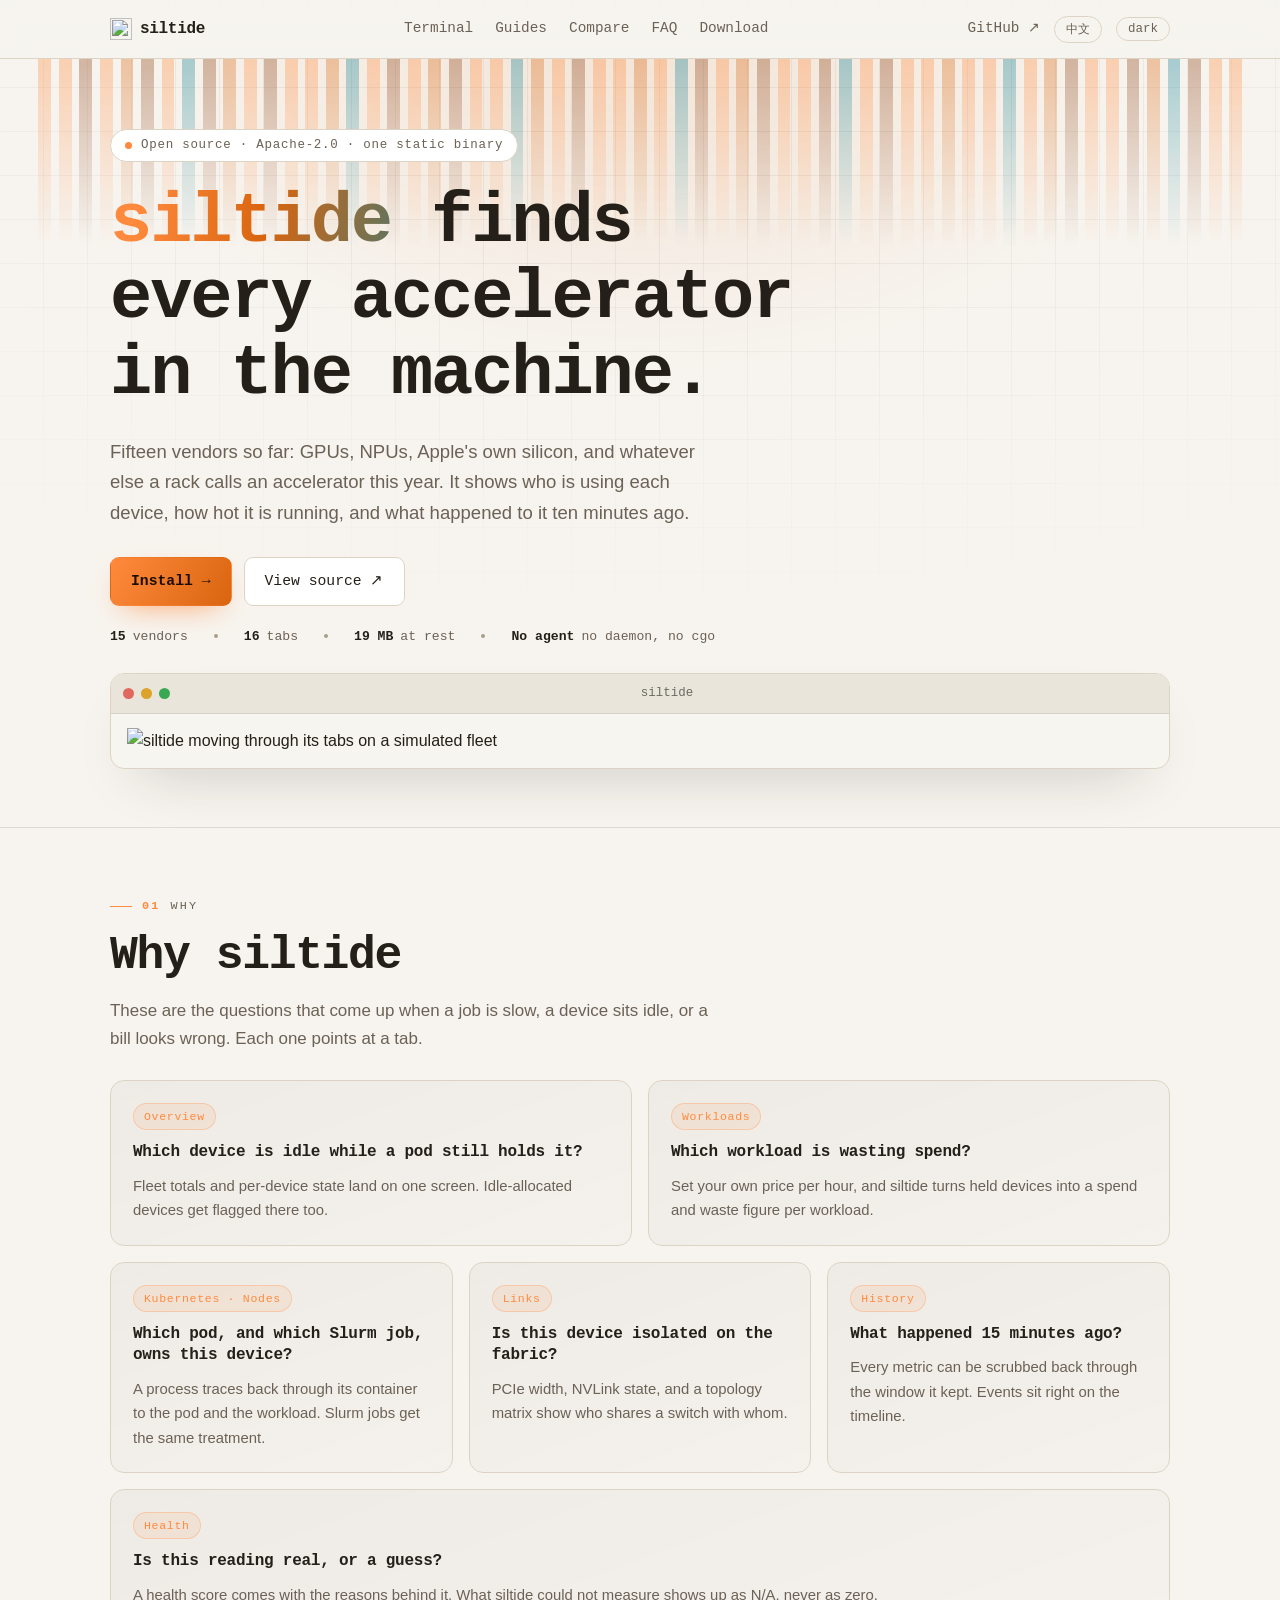
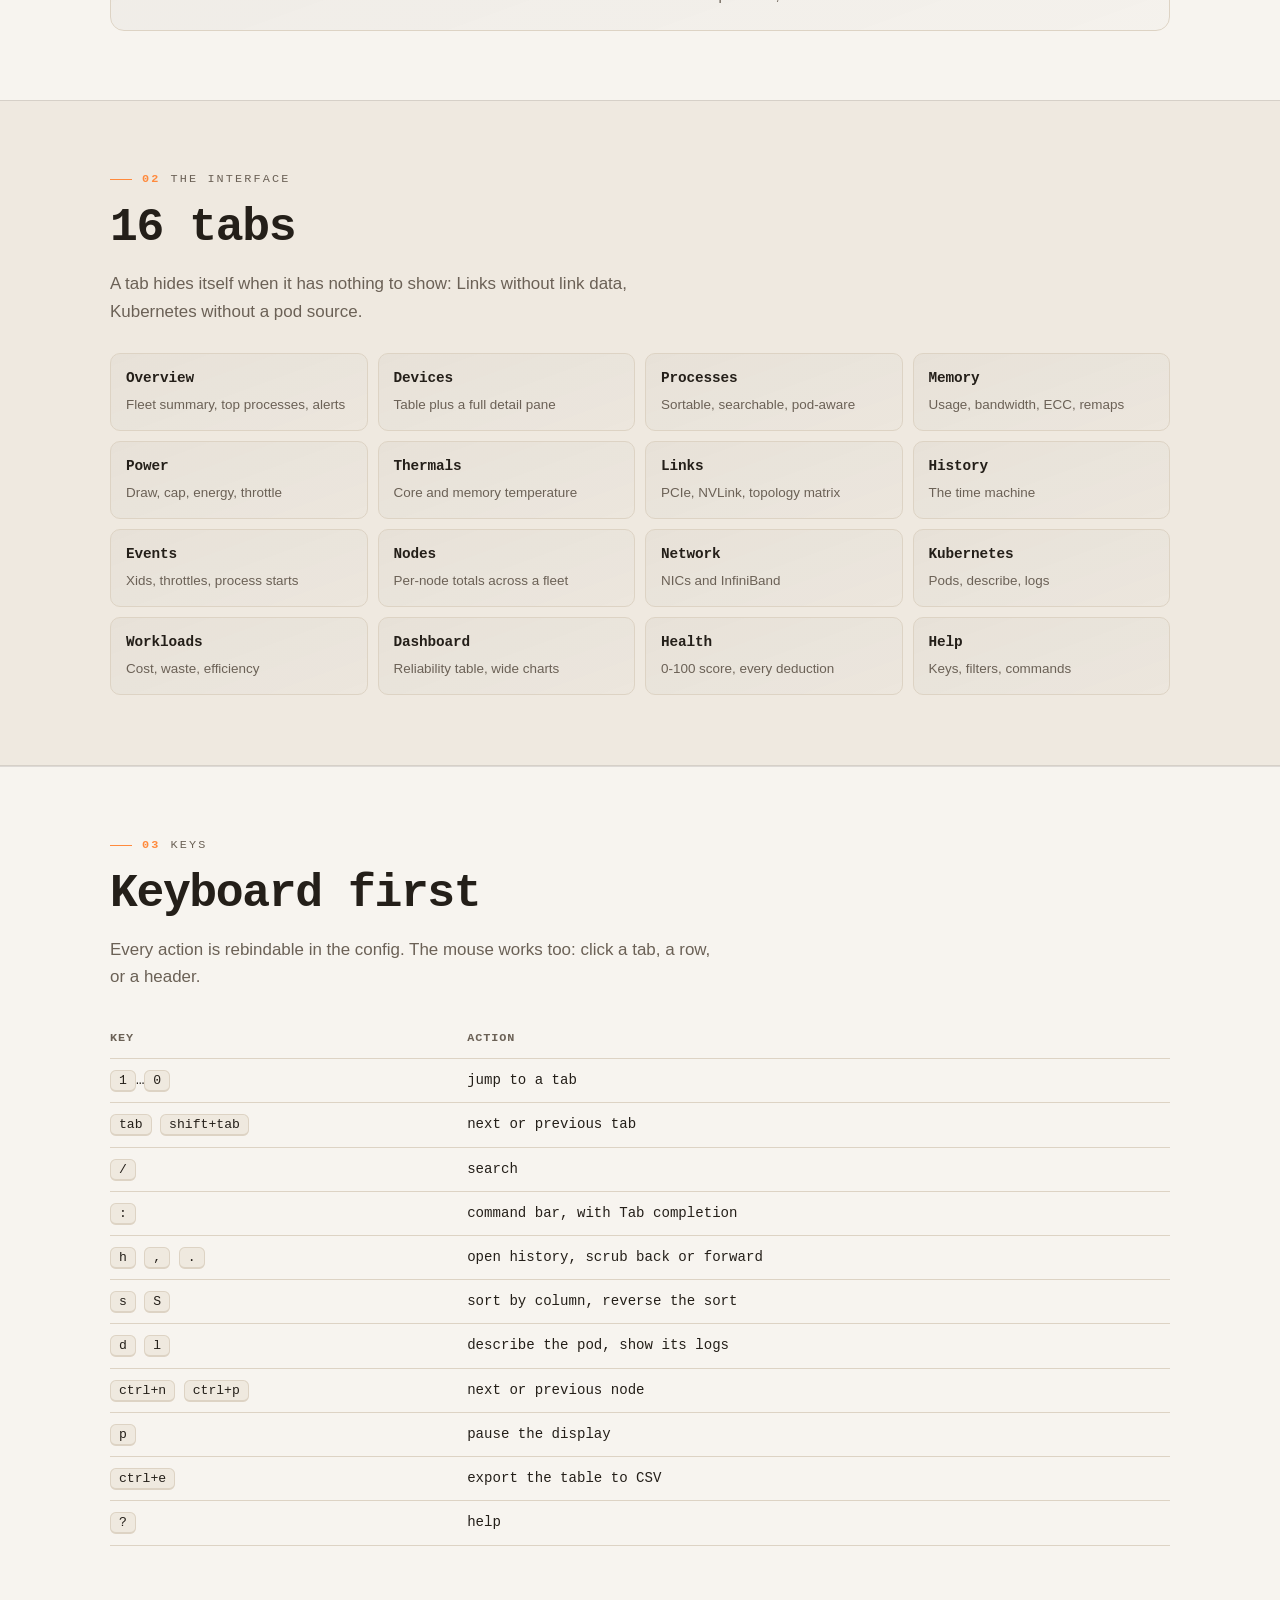
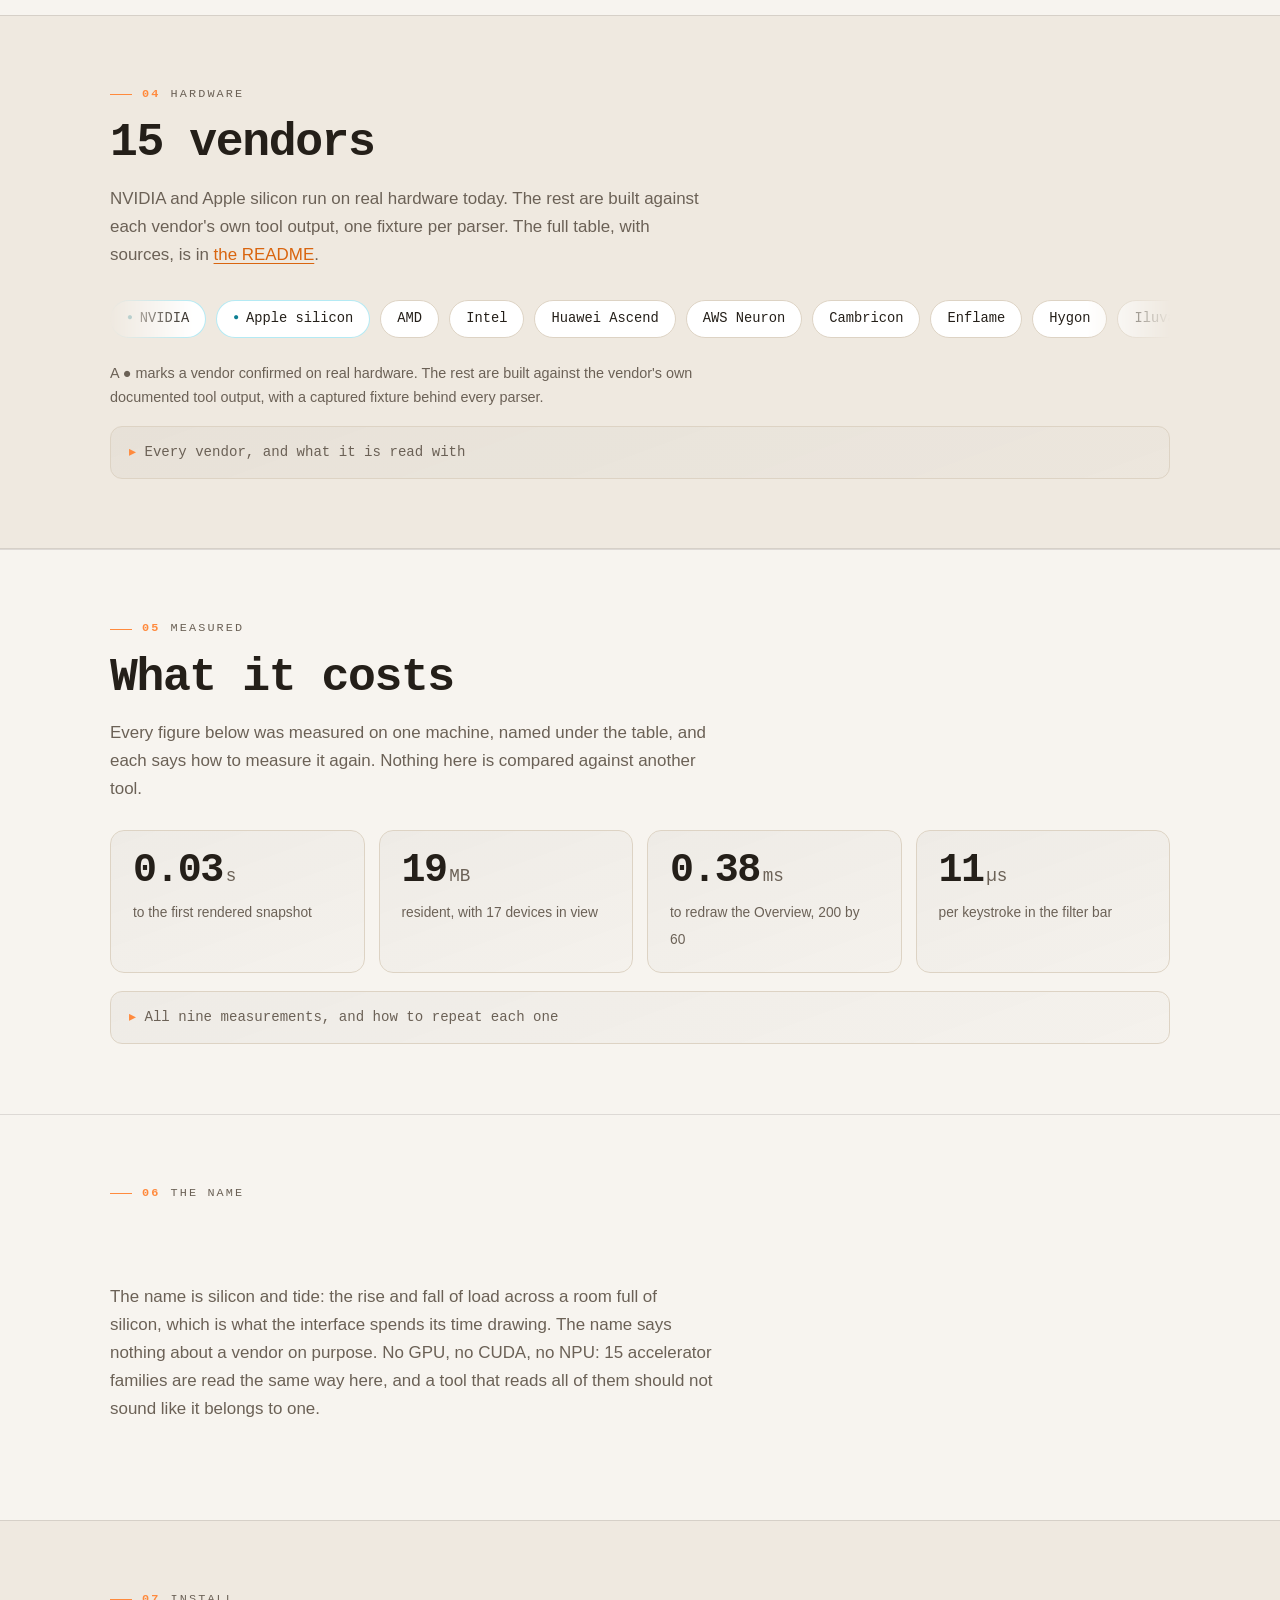
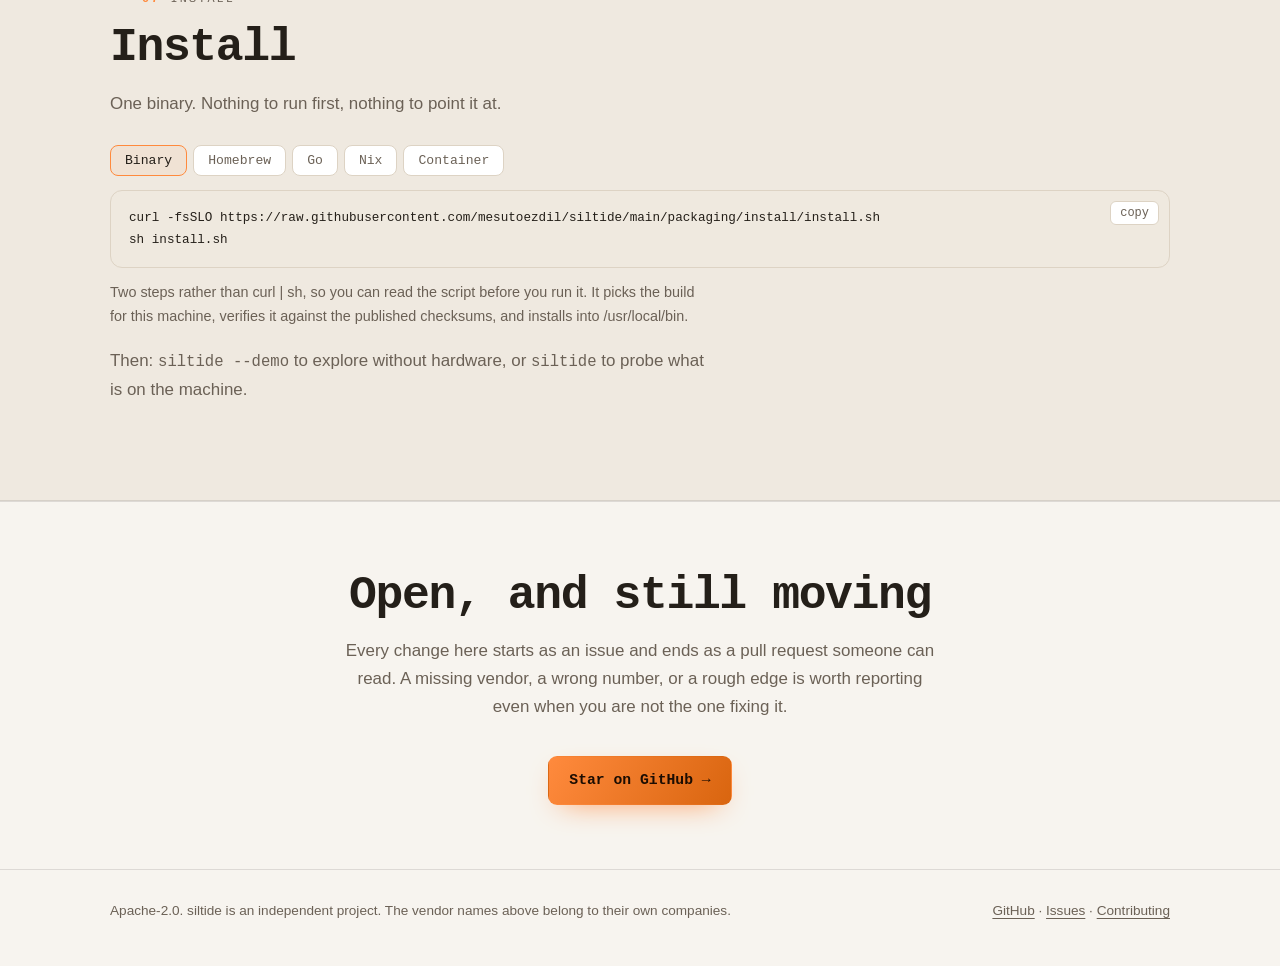
==== commit b97fcd1c: "Make the light page readable, the scroll cheap, and the prose consistent Three things a reader hits " ====
--- a/site/index.html
+++ b/site/index.html
@@ -233,7 +233,7 @@
   <div class="wrap">
     <p class="eyebrow"><b>06</b> <span data-en="The name" data-zh="名字">The name</span></p>
     <h2 data-en="The name" data-zh="名字的由来">The name</h2>
-    <p class="lede" data-en="siltide is silicon and tide: the rise and fall of load across a room full of silicon, which is what the interface spends its time drawing. The name says nothing about a vendor on purpose. No GPU, no CUDA, no NPU: 15 accelerator families are read the same way here, and a tool that reads all of them should not sound like it belongs to one." data-zh="siltide 由 silicon（硅）和 tide（潮汐）组成：一屋子芯片上负载的涨落，也正是这个界面大部分时间在画的东西。这个名字刻意不带任何厂商色彩——没有 GPU，没有 CUDA，也没有 NPU。这里用同一套方式读取 15 种加速器，能读遍它们的工具不该听起来只属于其中一家。">siltide is silicon and tide: the rise and fall of load across a room full of silicon, which is what the interface spends its time drawing. The name says nothing about a vendor on purpose. No GPU, no CUDA, no NPU: 15 accelerator families are read the same way here, and a tool that reads all of them should not sound like it belongs to one.</p>
+    <p class="lede" data-en="The name is silicon and tide: the rise and fall of load across a room full of silicon, which is what the interface spends its time drawing. The name says nothing about a vendor on purpose. No GPU, no CUDA, no NPU: 15 accelerator families are read the same way here, and a tool that reads all of them should not sound like it belongs to one." data-zh="这个名字由 silicon（硅）和 tide（潮汐）组成：一屋子芯片上负载的涨落，也正是这个界面大部分时间在画的东西。这个名字刻意不带任何厂商色彩——没有 GPU，没有 CUDA，也没有 NPU。这里用同一套方式读取 15 种加速器，能读遍它们的工具不该听起来只属于其中一家。">The name is silicon and tide: the rise and fall of load across a room full of silicon, which is what the interface spends its time drawing. The name says nothing about a vendor on purpose. No GPU, no CUDA, no NPU: 15 accelerator families are read the same way here, and a tool that reads all of them should not sound like it belongs to one.</p>
   </div>
 </section>
 
--- a/site/styles.css
+++ b/site/styles.css
@@ -63,7 +63,7 @@
 h2{font-size:clamp(1.5rem,4vw,2.9rem);margin:0 0 .35em}
 h3{font-size:1.06rem;letter-spacing:-.01em}
 p{margin:0 0 1rem}
-.lede{color:var(--dim);margin:0 0 2.4rem;font-size:1.06rem;max-width:64ch}
+.lede{color:var(--dim);margin:0 0 1.7rem;font-size:1.06rem;max-width:64ch}
 .note{color:var(--dim);font-size:.9rem;max-width:74ch}
 
 /* An eyebrow numbers the sections, which gives a long page a spine to
@@ -73,8 +73,8 @@
 .eyebrow::before{content:"";width:22px;height:1px;background:var(--accent);flex:none}
 .eyebrow b{color:var(--accent);font-weight:700}
 
-section{padding:clamp(72px,9vw,124px) 0;position:relative}
-section:last-of-type{padding-bottom:clamp(48px,6vw,80px)}
+section{padding:clamp(52px,5.4vw,82px) 0;position:relative}
+section:last-of-type{padding-bottom:clamp(44px,5vw,68px)}
 /* Alternating bands carry the rhythm where a page has them; a page that runs
    straight through still gets a rule between sections, and never both. */
 .band{background:var(--bg2);border-block:1px solid var(--divider)}
@@ -87,7 +87,7 @@
 .skip-link:focus{top:calc(8px + env(safe-area-inset-top,0px))}
 
 nav{position:sticky;top:env(safe-area-inset-top,0px);z-index:10;background:var(--nav-bg);
-  backdrop-filter:saturate(140%) blur(14px);border-bottom:1px solid var(--border)}
+  backdrop-filter:blur(11px);border-bottom:1px solid var(--border)}
 nav .wrap{display:grid;grid-template-columns:auto 1fr auto;align-items:center;gap:20px;height:58px}
 .brand{display:flex;align-items:center;gap:8px;font-family:var(--mono);font-weight:700;color:var(--text);
   text-decoration:none;white-space:nowrap;justify-self:start;grid-column:1;letter-spacing:-.02em}
@@ -107,7 +107,7 @@
 @media (max-width:700px){.nav-sections{display:none}}
 
 /* Hero */
-.hero{padding:clamp(56px,8vw,104px) 0 clamp(48px,6vw,72px);overflow:hidden}
+.hero{padding:clamp(44px,5.5vw,76px) 0 clamp(40px,4.5vw,60px);overflow:hidden}
 .hero::before{content:"";position:absolute;inset:0;background:var(--glow);pointer-events:none}
 .hero .wrap{position:relative;z-index:1}
 .hero .cores{position:absolute;left:0;right:0;top:0;height:230px;display:flex;
@@ -146,7 +146,7 @@
 .btn.ghost:hover{border-color:var(--dimmer)}
 /* The one-line claim strip under the buttons: three facts, no adjectives. */
 .facts{display:flex;flex-wrap:wrap;gap:0 26px;font-family:var(--mono);font-size:.82rem;color:var(--dim);
-  margin:0 0 40px;padding:0;list-style:none}
+  margin:0 0 26px;padding:0;list-style:none}
 .facts li{display:flex;align-items:center;gap:7px}
 .facts b{color:var(--text);font-weight:700}
 .facts li+li::before{content:"";width:4px;height:4px;border-radius:50%;background:var(--dimmer);
@@ -210,7 +210,7 @@
 
 /* Vendors, as a marquee: fifteen names read faster moving than stacked. */
 .marquee{--speed:46s;overflow:hidden;mask-image:linear-gradient(90deg,transparent,#000 8%,#000 92%,transparent);
-  margin-bottom:28px;padding:4px 0}
+  margin-bottom:20px;padding:4px 0}
 .marquee-track{display:flex;width:max-content;gap:10px;animation:slide var(--speed) linear infinite}
 .marquee:hover .marquee-track{animation-play-state:paused}
 @keyframes slide{from{transform:translateX(0)}to{transform:translateX(-50%)}}
@@ -221,7 +221,7 @@
 .chip.real::before{content:"●";color:var(--cool);margin-right:7px;font-size:.7em;vertical-align:middle}
 
 /* The measured numbers, as a wall rather than a table. */
-.statwall{display:grid;gap:14px;grid-template-columns:repeat(auto-fit,minmax(190px,1fr));margin-bottom:26px}
+.statwall{display:grid;gap:14px;grid-template-columns:repeat(auto-fit,minmax(190px,1fr));margin-bottom:18px}
 .stat{background:var(--card);border:1px solid var(--border);border-radius:14px;padding:20px 22px}
 .stat .v{font-family:var(--mono);font-size:clamp(1.8rem,3.4vw,2.5rem);font-weight:700;letter-spacing:-.04em;
   color:var(--text);line-height:1;display:block;margin-bottom:8px}
@@ -278,3 +278,15 @@
 .reveal{opacity:0;transform:translateY(18px)}
 .revealed{opacity:1;transform:none;transition:opacity .6s cubic-bezier(.2,.7,.2,1),transform .6s cubic-bezier(.2,.7,.2,1)}
 @media (prefers-reduced-motion: reduce){.reveal{opacity:1;transform:none}}
+
+/* The terminal frame follows the page's colour mode. The recording inside it
+   carries its own background, captured with the matching theme. */
+html[data-mode="light"] .term{background:#f7f5ef}
+html[data-mode="light"] .termbar{background:#e9e5db;border-bottom-color:#d6d2c6}
+html[data-mode="light"] .termbar span{color:#6b6b62}
+html[data-mode="light"] .termbtn{color:#6b6b62;border-color:#c9c6bc}
+html[data-mode="light"] .termbtn:hover{color:#2b2b2b;border-color:#8c887d}
+html[data-mode="light"] .termbody pre{color:#2b2b2b}
+html[data-mode="light"] .termbar i{background:#e0685f}
+html[data-mode="light"] .termbar i:nth-child(2){background:#dba32a}
+html[data-mode="light"] .termbar i:nth-child(3){background:#39a852}
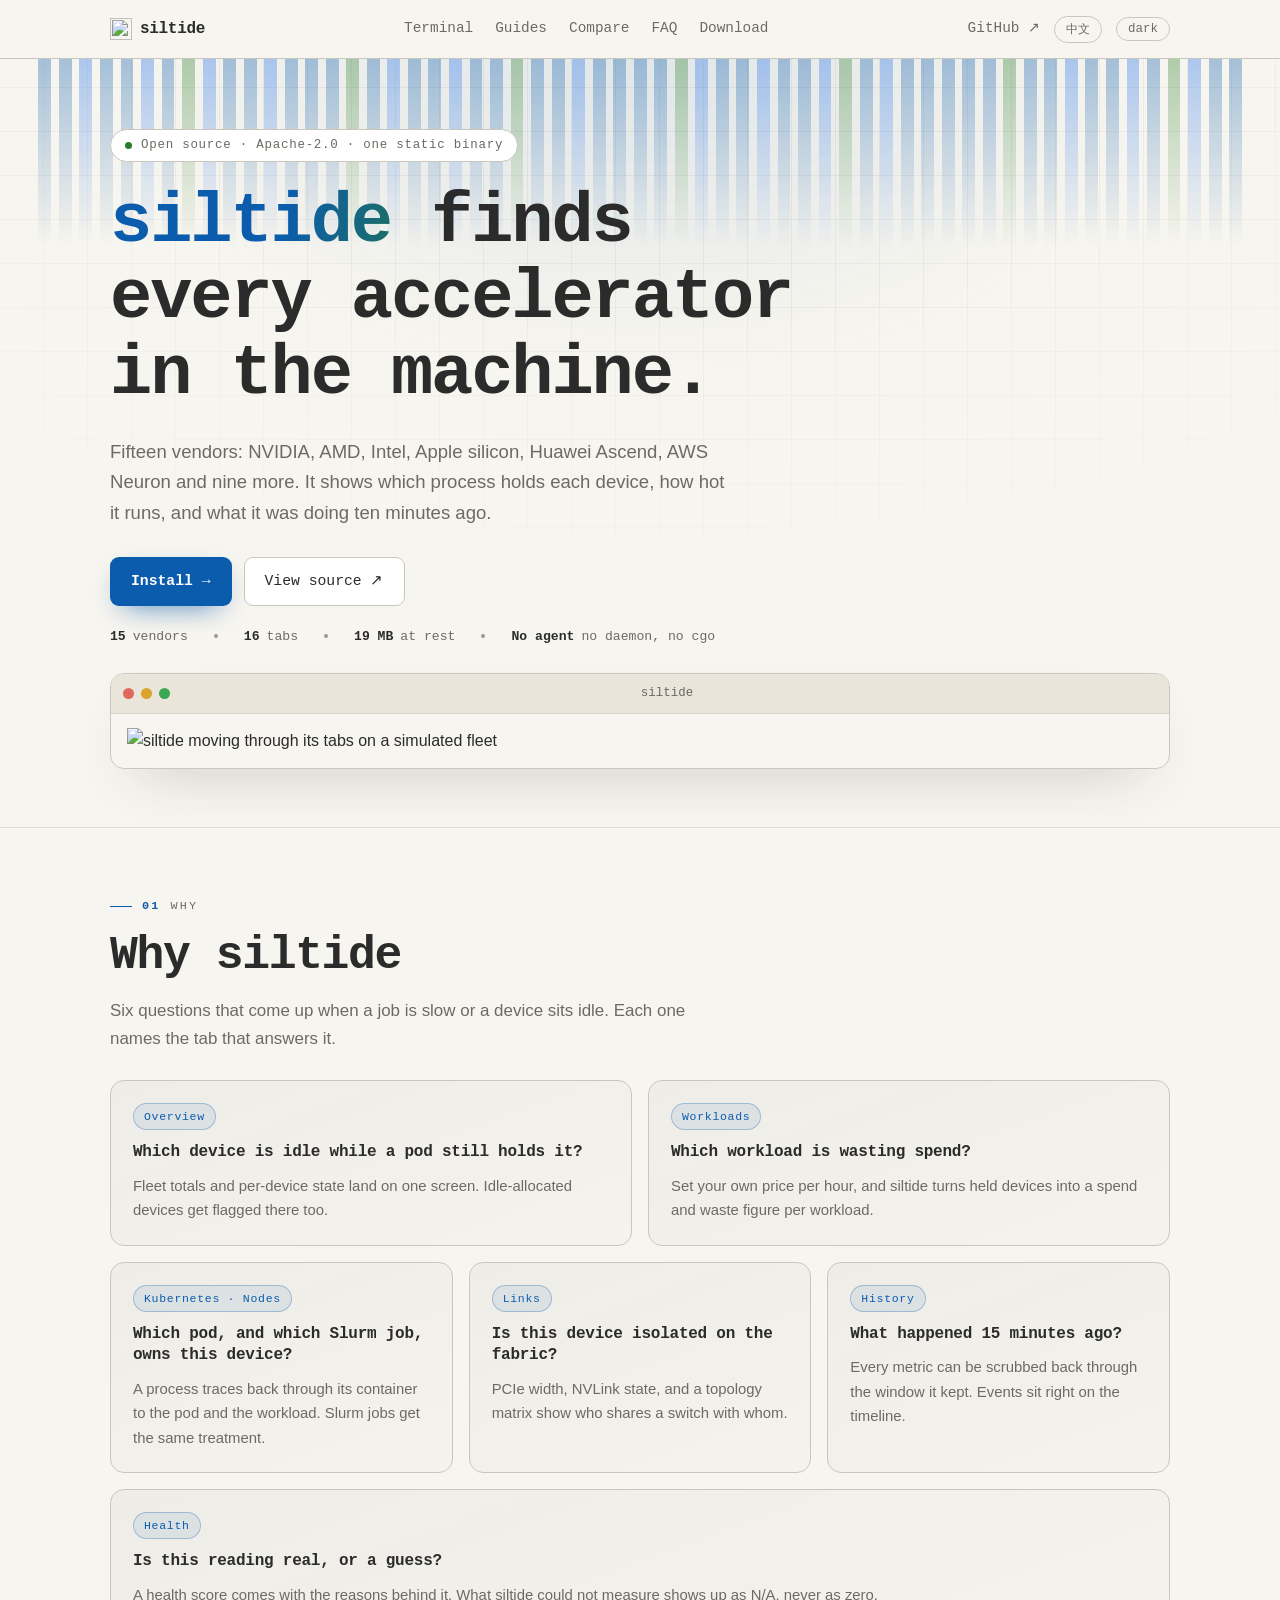
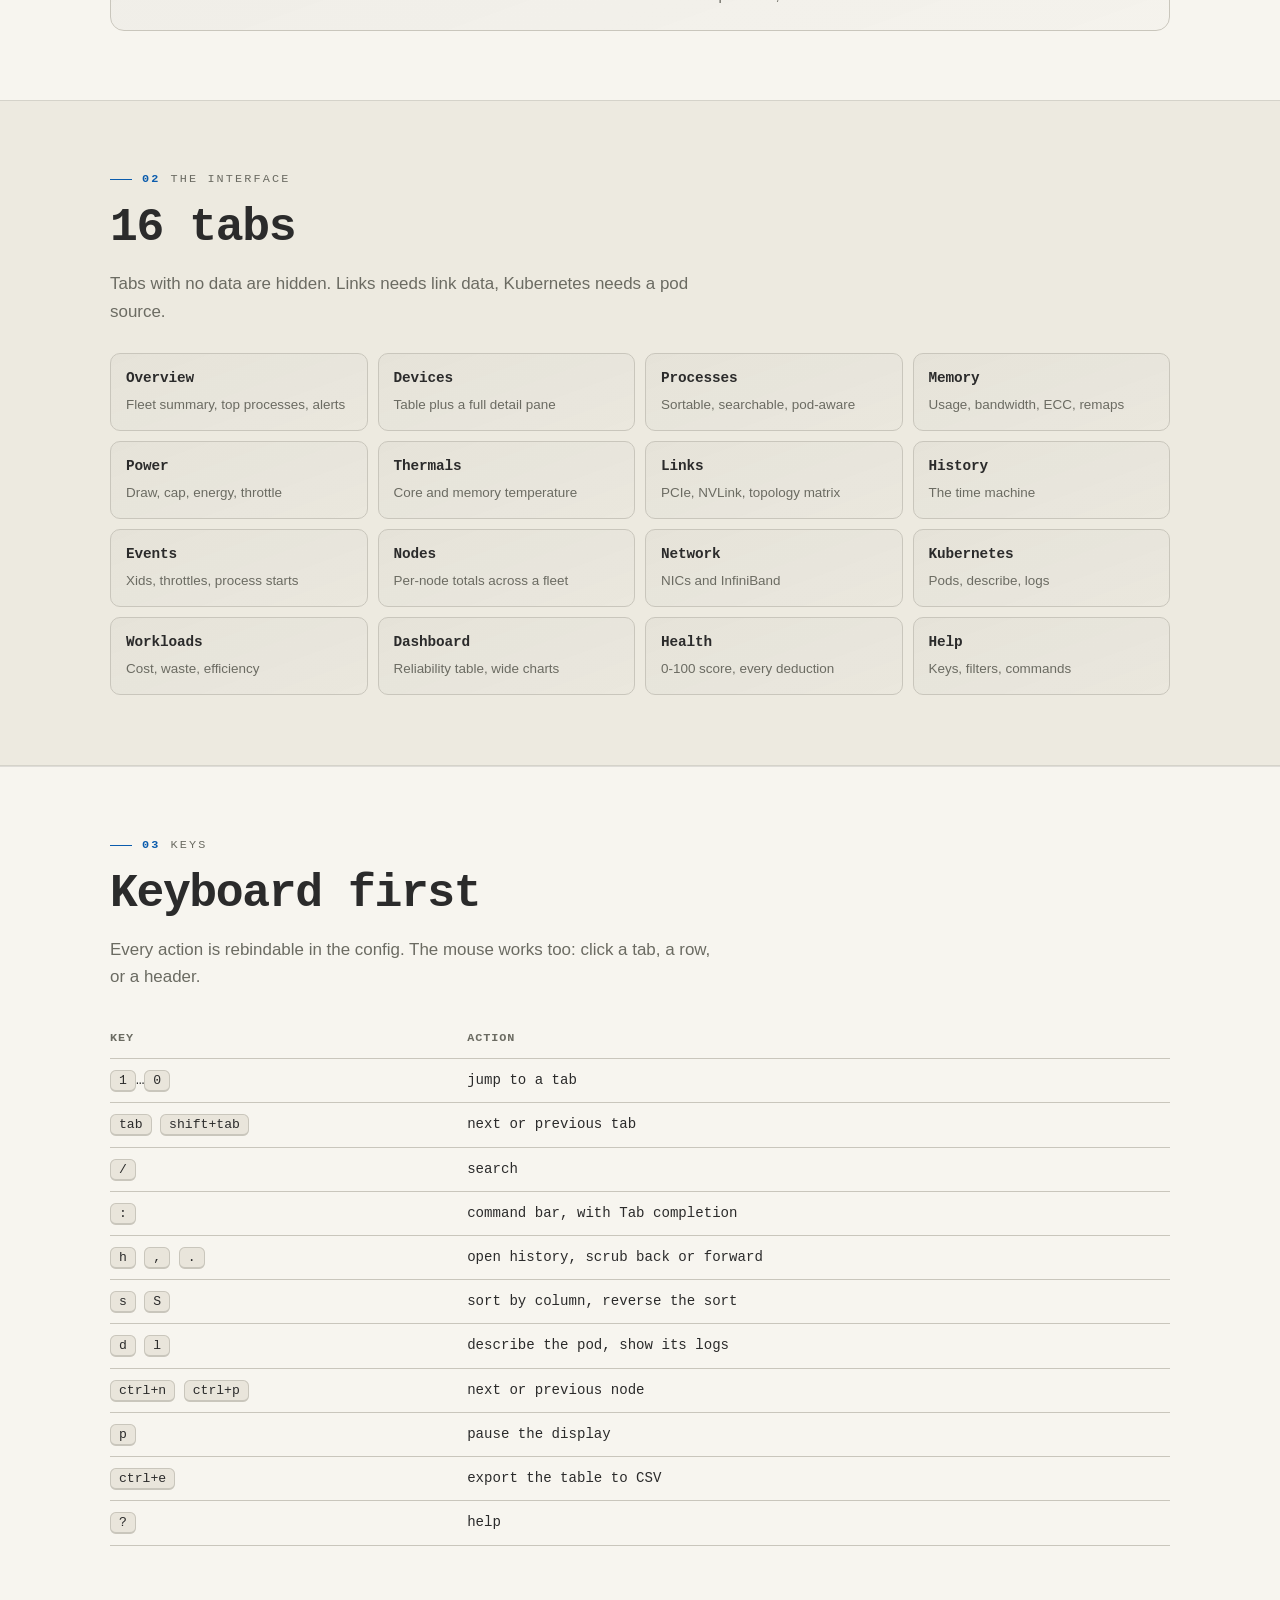
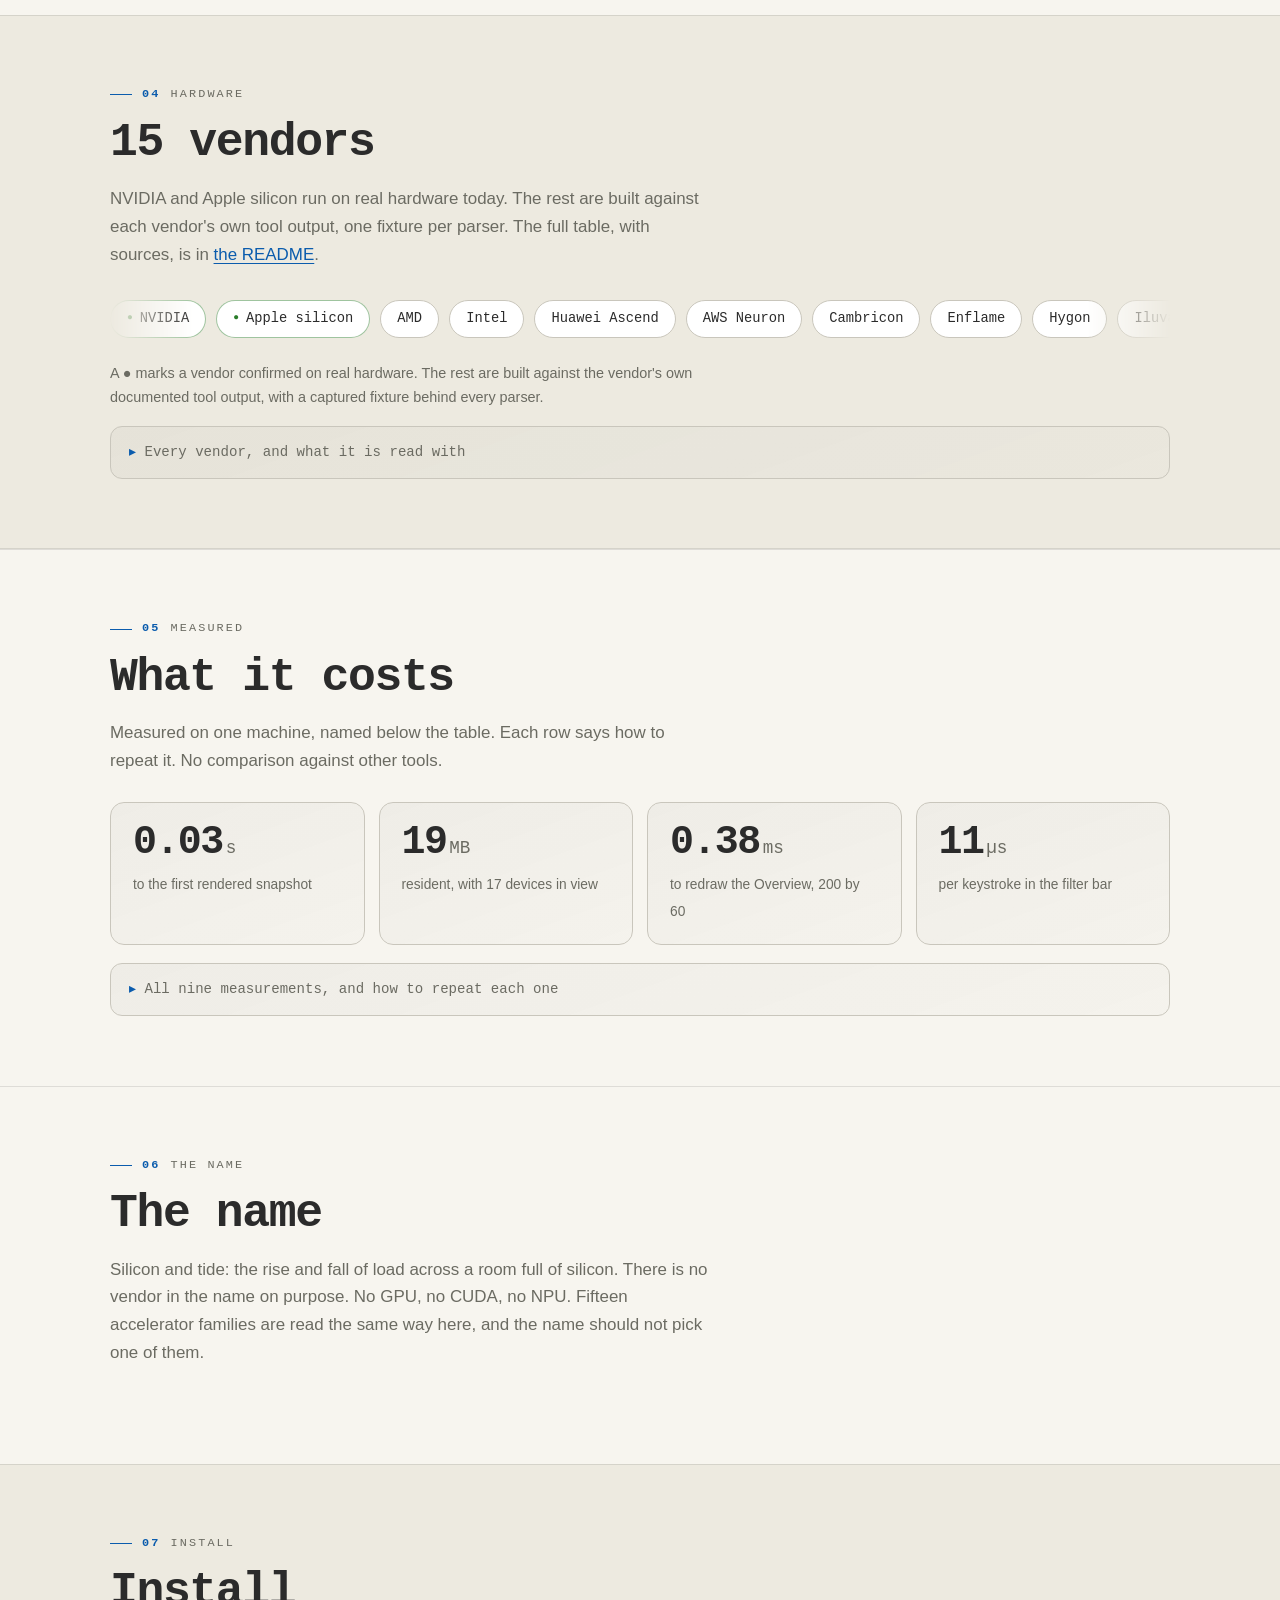
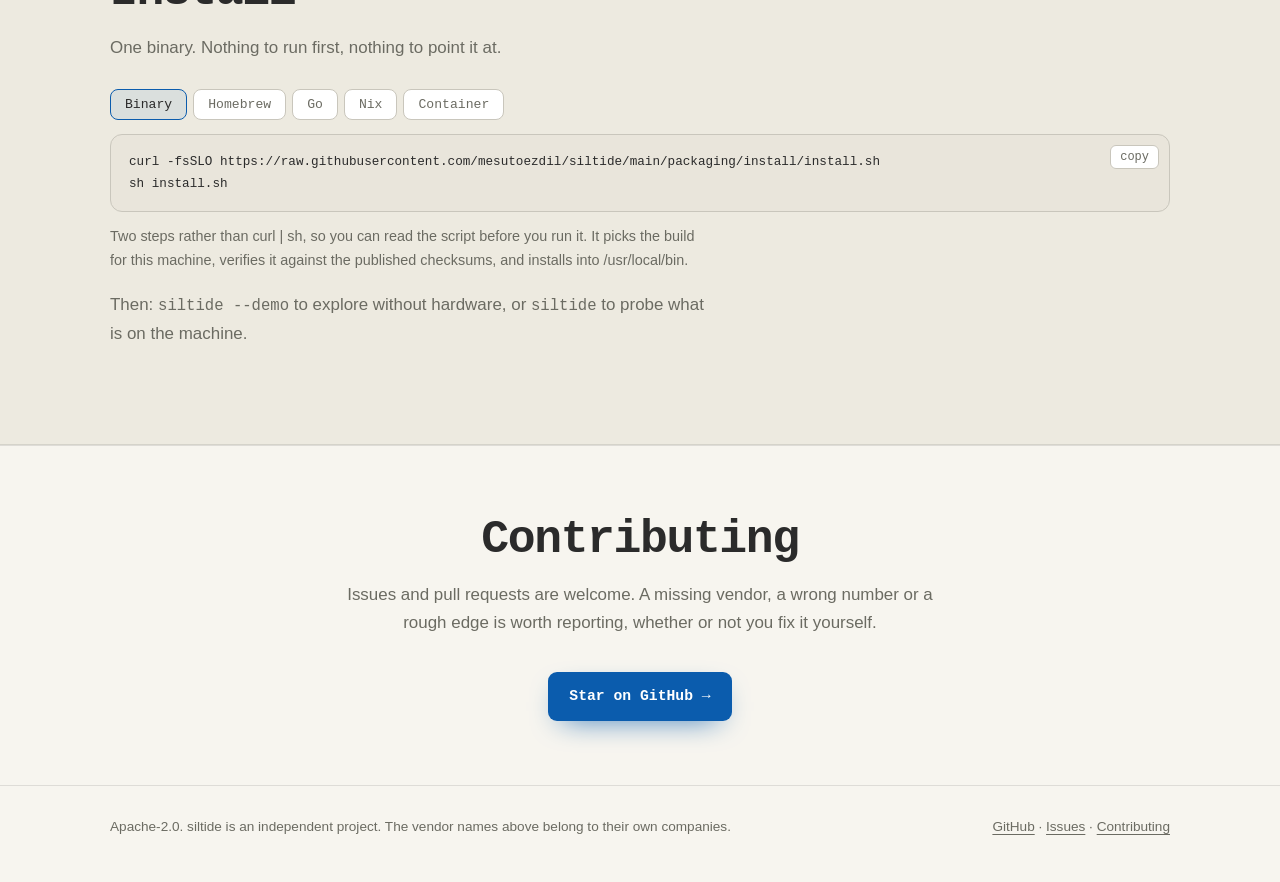
==== commit 3dcefe96: "Take the site's colours and its voice from the program The site was orange on warm near-black, over " ====
--- a/site/index.html
+++ b/site/index.html
@@ -7,7 +7,7 @@
 <meta name="description" content="siltide finds every accelerator in the machine: fifteen vendors, one terminal, and a rewindable history of what each device was doing.">
 <link rel="canonical" href="https://mesutoezdil.github.io/siltide/">
 <meta name="robots" content="index, follow, max-image-preview:large">
-<meta name="theme-color" content="#0b0a09">
+<meta name="theme-color" content="#0d1117">
 <meta name="color-scheme" content="dark light">
 <meta property="og:type" content="website">
 <meta property="og:site_name" content="siltide">
@@ -72,7 +72,7 @@
   <div class="wrap">
     <p class="tagline"><span class="dot"></span><span data-en="Open source · Apache-2.0 · one static binary" data-zh="开源 · Apache-2.0 · 单个静态二进制文件">Open source · Apache-2.0 · one static binary</span></p>
     <h1><span class="accent">siltide</span> <span data-en="finds every accelerator in the machine." data-zh="能找到机器里的每一块加速卡。">finds every accelerator in the machine.</span></h1>
-    <p class="lede" data-en="Fifteen vendors so far: GPUs, NPUs, Apple's own silicon, and whatever else a rack calls an accelerator this year. It shows who is using each device, how hot it is running, and what happened to it ten minutes ago." data-zh="目前支持十五家厂商：GPU、NPU、苹果自研芯片，以及机架里能叫得上名字的其他加速器。它会显示谁在用每一块设备、温度多高，还有十分钟前发生了什么。">Fifteen vendors so far: GPUs, NPUs, Apple's own silicon, and whatever else a rack calls an accelerator this year. It shows who is using each device, how hot it is running, and what happened to it ten minutes ago.</p>
+    <p class="lede" data-en="Fifteen vendors: NVIDIA, AMD, Intel, Apple silicon, Huawei Ascend, AWS Neuron and nine more. It shows which process holds each device, how hot it runs, and what it was doing ten minutes ago." data-zh="支持十五家厂商：NVIDIA、AMD、Intel、苹果自研芯片、华为昇腾、AWS Neuron，以及另外九家。它会显示每块设备被哪个进程占用、温度多高，以及十分钟前在做什么。">Fifteen vendors: NVIDIA, AMD, Intel, Apple silicon, Huawei Ascend, AWS Neuron and nine more. It shows which process holds each device, how hot it runs, and what it was doing ten minutes ago.</p>
     <div class="cta">
       <a class="btn primary" href="#install" data-en="Install →" data-zh="安装 →">Install →</a>
       <a class="btn ghost" href="https://github.com/mesutoezdil/siltide" data-en="View source ↗" data-zh="查看源码 ↗">View source ↗</a>
@@ -98,7 +98,7 @@
   <div class="wrap">
     <p class="eyebrow"><b>01</b> <span data-en="Why" data-zh="为什么">Why</span></p>
     <h2 data-en="Why siltide" data-zh="为什么选择 siltide">Why siltide</h2>
-    <p class="lede" data-en="These are the questions that come up when a job is slow, a device sits idle, or a bill looks wrong. Each one points at a tab." data-zh="这些是任务变慢、设备闲置或账单不对劲时会问的问题，每一个都对应一个标签页。">These are the questions that come up when a job is slow, a device sits idle, or a bill looks wrong. Each one points at a tab.</p>
+    <p class="lede" data-en="Six questions that come up when a job is slow or a device sits idle. Each one names the tab that answers it." data-zh="任务变慢或设备闲置时会问到的六个问题。每一个都标出了回答它的标签页。">Six questions that come up when a job is slow or a device sits idle. Each one names the tab that answers it.</p>
     <div class="bento">
       <div class="card"><span class="tab">Overview</span><p class="q" data-en="Which device is idle while a pod still holds it?" data-zh="哪块设备处于闲置状态，却仍被某个 Pod 占用？">Which device is idle while a pod still holds it?</p><p data-en="Fleet totals and per-device state land on one screen. Idle-allocated devices get flagged there too." data-zh="集群汇总和每块设备的状态都在同一屏幕上，闲置却仍被占用的设备也会在这里标出来。">Fleet totals and per-device state land on one screen. Idle-allocated devices get flagged there too.</p></div>
       <div class="card"><span class="tab">Workloads</span><p class="q" data-en="Which workload is wasting spend?" data-zh="哪个工作负载在浪费开销？">Which workload is wasting spend?</p><p data-en="Set your own price per hour, and siltide turns held devices into a spend and waste figure per workload." data-zh="设置好每小时的价格，siltide 就能把占用的设备换算成每个工作负载的花费和浪费金额。">Set your own price per hour, and siltide turns held devices into a spend and waste figure per workload.</p></div>
@@ -114,7 +114,7 @@
   <div class="wrap">
     <p class="eyebrow"><b>02</b> <span data-en="The interface" data-zh="界面">The interface</span></p>
     <h2 data-en="16 tabs" data-zh="16 个标签页">16 tabs</h2>
-    <p class="lede" data-en="A tab hides itself when it has nothing to show: Links without link data, Kubernetes without a pod source." data-zh="标签页没有内容可显示时会自动隐藏：比如没有链路数据就不显示 Links，没有 Pod 来源就不显示 Kubernetes。">A tab hides itself when it has nothing to show: Links without link data, Kubernetes without a pod source.</p>
+    <p class="lede" data-en="Tabs with no data are hidden. Links needs link data, Kubernetes needs a pod source." data-zh="没有数据的标签页会隐藏。Links 需要链路数据，Kubernetes 需要 Pod 来源。">Tabs with no data are hidden. Links needs link data, Kubernetes needs a pod source.</p>
     <div class="tabgrid">
       <div class="tabcell"><b>Overview</b><span data-en="Fleet summary, top processes, alerts" data-zh="集群概览、占用最高的进程、告警">Fleet summary, top processes, alerts</span></div>
       <div class="tabcell"><b>Devices</b><span data-en="Table plus a full detail pane" data-zh="设备表格加完整详情面板">Table plus a full detail pane</span></div>
@@ -197,7 +197,7 @@
   <div class="wrap">
     <p class="eyebrow"><b>05</b> <span data-en="Measured" data-zh="实测">Measured</span></p>
     <h2 data-en="What it costs" data-zh="它的开销">What it costs</h2>
-    <p class="lede" data-en="Every figure below was measured on one machine, named under the table, and each says how to measure it again. Nothing here is compared against another tool." data-zh="下面每一个数字都在同一台机器上实测得出，机器配置列在表格下方，每一行也写明了复现的方法。这里没有和任何其他工具做比较。">Every figure below was measured on one machine, named under the table, and each says how to measure it again. Nothing here is compared against another tool.</p>
+    <p class="lede" data-en="Measured on one machine, named below the table. Each row says how to repeat it. No comparison against other tools." data-zh="在同一台机器上实测，机器配置列在表格下方。每一行都写明了复现方法。没有和其他工具做比较。">Measured on one machine, named below the table. Each row says how to repeat it. No comparison against other tools.</p>
     <div class="statwall">
       <div class="stat"><span class="v">0.03<small>s</small></span><span class="k" data-en="to the first rendered snapshot" data-zh="渲染出第一屏所需时间">to the first rendered snapshot</span></div>
       <div class="stat"><span class="v">19<small>MB</small></span><span class="k" data-en="resident, with 17 devices in view" data-zh="视图内 17 块设备时的常驻内存">resident, with 17 devices in view</span></div>
@@ -233,7 +233,7 @@
   <div class="wrap">
     <p class="eyebrow"><b>06</b> <span data-en="The name" data-zh="名字">The name</span></p>
     <h2 data-en="The name" data-zh="名字的由来">The name</h2>
-    <p class="lede" data-en="The name is silicon and tide: the rise and fall of load across a room full of silicon, which is what the interface spends its time drawing. The name says nothing about a vendor on purpose. No GPU, no CUDA, no NPU: 15 accelerator families are read the same way here, and a tool that reads all of them should not sound like it belongs to one." data-zh="这个名字由 silicon（硅）和 tide（潮汐）组成：一屋子芯片上负载的涨落，也正是这个界面大部分时间在画的东西。这个名字刻意不带任何厂商色彩——没有 GPU，没有 CUDA，也没有 NPU。这里用同一套方式读取 15 种加速器，能读遍它们的工具不该听起来只属于其中一家。">The name is silicon and tide: the rise and fall of load across a room full of silicon, which is what the interface spends its time drawing. The name says nothing about a vendor on purpose. No GPU, no CUDA, no NPU: 15 accelerator families are read the same way here, and a tool that reads all of them should not sound like it belongs to one.</p>
+    <p class="lede" data-en="Silicon and tide: the rise and fall of load across a room full of silicon. There is no vendor in the name on purpose. No GPU, no CUDA, no NPU. Fifteen accelerator families are read the same way here, and the name should not pick one of them." data-zh="silicon（硅）加 tide（潮汐）：一屋子芯片上负载的涨落。名字里刻意不带厂商：没有 GPU，没有 CUDA，也没有 NPU。这里用同一套方式读取十五种加速器，名字不该偏向其中任何一家。">Silicon and tide: the rise and fall of load across a room full of silicon. There is no vendor in the name on purpose. No GPU, no CUDA, no NPU. Fifteen accelerator families are read the same way here, and the name should not pick one of them.</p>
   </div>
 </section>
 
@@ -274,8 +274,8 @@
 
 <section class="cta-section">
   <div class="wrap" style="text-align:center">
-    <h2 data-en="Open, and still moving" data-zh="开源，还在持续推进">Open, and still moving</h2>
-    <p class="lede" style="margin-inline:auto" data-en="Every change here starts as an issue and ends as a pull request someone can read. A missing vendor, a wrong number, or a rough edge is worth reporting even when you are not the one fixing it." data-zh="这里的每一处改动都从一个 issue 开始，以一个可读的 pull request 结束。少了哪个厂商、哪个数字不对、哪里用起来别扭，都值得报告，哪怕你不是来修它的人。">Every change here starts as an issue and ends as a pull request someone can read. A missing vendor, a wrong number, or a rough edge is worth reporting even when you are not the one fixing it.</p>
+    <h2 data-en="Contributing" data-zh="参与贡献">Contributing</h2>
+    <p class="lede" style="margin-inline:auto" data-en="Issues and pull requests are welcome. A missing vendor, a wrong number or a rough edge is worth reporting, whether or not you fix it yourself." data-zh="欢迎提 issue 和 pull request。少了哪个厂商、哪个数字不对、哪里用起来别扭，都值得报告，不管你是不是自己动手修。">Issues and pull requests are welcome. A missing vendor, a wrong number or a rough edge is worth reporting, whether or not you fix it yourself.</p>
     <a class="btn primary" href="https://github.com/mesutoezdil/siltide" data-en="Star on GitHub →" data-zh="去 GitHub 点个 Star →">Star on GitHub →</a>
   </div>
 </section>
--- a/site/styles.css
+++ b/site/styles.css
@@ -1,31 +1,39 @@
 /* siltide.  One stylesheet for every page on the site.
 
-   The look comes from the thing it documents: a warm dark terminal, one hot
-   accent and one cold one, because the two numbers this tool draws most are
-   load and temperature. Headings and data stay monospaced, which is the
-   product's own voice; running prose does not, because paragraphs set in a
-   terminal face are slower to read than they are handsome. */
+   The colours are the interface's own. Dark mode is the default theme's
+   background and its blue; light mode is the paper theme, down to the hex.
+   The page and the terminal in it are then the same surface, and a change to
+   one has an obvious answer in the other.
+
+   Headings, tables and code are monospaced. Running prose is not: paragraphs
+   set in a terminal face are slower to read. */
 :root{
-  --bg:#0b0a09; --bg2:#131010; --panel:#161310; --panel2:#1d1915; --border:#332c24;
-  --text:#ece6db; --dim:#9c9186; --dimmer:#5c5349;
-  --accent:#ff8a3d; --accent2:#ffb35c; --cool:#5ad1e6; --nav-bg:rgba(11,10,9,.72);
-  --grid-line:rgba(236,230,219,.05); --frame-shadow:0 40px 90px -40px rgba(0,0,0,.85);
-  --divider:rgba(236,230,219,.1);
-  --card:linear-gradient(160deg, rgba(236,230,219,.045), rgba(236,230,219,.012));
-  --card-hover:linear-gradient(160deg, rgba(255,138,61,.1), rgba(236,230,219,.02));
-  --glow:radial-gradient(60% 60% at 50% 0%, rgba(255,138,61,.16), transparent 70%);
+  --bg:#0d1117; --bg2:#12171f; --panel:#161b22; --panel2:#1b212a; --border:#2a313b;
+  --text:#e6edf3; --dim:#8b949e; --dimmer:#586069;
+  --accent:#58a6ff; --accent2:#79c0ff; --cool:#3fb950; --on-accent:#08131f;
+  --accent-soft:rgba(88,166,255,.1); --accent-line:rgba(88,166,255,.32);
+  --accent-wash:rgba(88,166,255,.05); --cool-line:rgba(63,185,80,.45);
+  --nav-bg:rgba(13,17,23,.72);
+  --grid-line:rgba(230,237,243,.045); --frame-shadow:0 40px 90px -40px rgba(0,0,0,.85);
+  --divider:rgba(230,237,243,.1);
+  --card:linear-gradient(160deg, rgba(230,237,243,.045), rgba(230,237,243,.012));
+  --card-hover:linear-gradient(160deg, rgba(88,166,255,.09), rgba(230,237,243,.02));
+  --glow:radial-gradient(60% 60% at 50% 0%, rgba(88,166,255,.14), transparent 70%);
   --mono: ui-monospace, "JetBrains Mono", "SFMono-Regular", Menlo, Consolas, "Liberation Mono", monospace;
   --sans: -apple-system, BlinkMacSystemFont, "Inter", "Segoe UI", Roboto, "Helvetica Neue", Arial, sans-serif;
 }
 html[data-mode="light"]{
-  --bg:#f7f4ef; --bg2:#efe9e0; --panel:#ffffff; --panel2:#efe9df; --border:#ddd3c4;
-  --text:#241f19; --dim:#6b6156; --dimmer:#a89c8c;
-  --accent2:#d9650f; --cool:#0d7f93; --nav-bg:rgba(247,244,239,.78);
-  --grid-line:rgba(36,31,25,.06); --frame-shadow:0 26px 60px -30px rgba(36,31,25,.28);
-  --divider:rgba(36,31,25,.12);
-  --card:linear-gradient(160deg, rgba(36,31,25,.04), rgba(36,31,25,.01));
-  --card-hover:linear-gradient(160deg, rgba(217,101,15,.09), rgba(36,31,25,.02));
-  --glow:radial-gradient(60% 60% at 50% 0%, rgba(217,101,15,.1), transparent 70%);
+  --bg:#f7f5ef; --bg2:#edeae0; --panel:#ffffff; --panel2:#e9e5db; --border:#c9c6bc;
+  --text:#2b2b2b; --dim:#6b6b62; --dimmer:#9a978c;
+  --accent:#0b5cad; --accent2:#0b5cad; --cool:#2a7d2a; --on-accent:#ffffff;
+  --accent-soft:rgba(11,92,173,.08); --accent-line:rgba(11,92,173,.3);
+  --accent-wash:rgba(11,92,173,.045); --cool-line:rgba(42,125,42,.45);
+  --nav-bg:rgba(247,245,239,.8);
+  --grid-line:rgba(43,43,43,.06); --frame-shadow:0 26px 60px -30px rgba(43,43,43,.28);
+  --divider:rgba(43,43,43,.12);
+  --card:linear-gradient(160deg, rgba(43,43,43,.04), rgba(43,43,43,.01));
+  --card-hover:linear-gradient(160deg, rgba(11,92,173,.07), rgba(43,43,43,.02));
+  --glow:radial-gradient(60% 60% at 50% 0%, rgba(11,92,173,.09), transparent 70%);
 }
 *{box-sizing:border-box}
 html{background:var(--bg);scroll-behavior:smooth}
@@ -64,6 +72,7 @@
 h3{font-size:1.06rem;letter-spacing:-.01em}
 p{margin:0 0 1rem}
 .lede{color:var(--dim);margin:0 0 1.7rem;font-size:1.06rem;max-width:64ch}
+h1+.lede,h2+.lede{margin-top:.75rem}
 .note{color:var(--dim);font-size:.9rem;max-width:74ch}
 
 /* An eyebrow numbers the sections, which gives a long page a spine to
@@ -82,7 +91,7 @@
 .band+section{border-top:none}
 
 .skip-link{position:absolute;left:8px;top:calc(-48px - env(safe-area-inset-top,0px));z-index:100;
-  background:var(--accent);color:#1c0d02;font-family:var(--mono);font-weight:700;font-size:.85rem;
+  background:var(--accent);color:var(--on-accent);font-family:var(--mono);font-weight:700;font-size:.85rem;
   text-decoration:none;padding:8px 14px;border-radius:6px;transition:top .15s ease}
 .skip-link:focus{top:calc(8px + env(safe-area-inset-top,0px))}
 
@@ -115,7 +124,7 @@
 .hero .cores i{flex:1;min-width:2px;height:100%;border-radius:0 0 3px 3px;font-style:normal;
   background:linear-gradient(to bottom, var(--accent), transparent 82%);
   transform-origin:top;animation:gpuPulse 4s ease-in-out infinite}
-.hero .cores i:nth-child(3n){background:linear-gradient(to bottom,#8a3d0f,transparent 82%)}
+.hero .cores i:nth-child(3n){background:linear-gradient(to bottom,#1f6feb,transparent 82%)}
 .hero .cores i:nth-child(5n){background:linear-gradient(to bottom,var(--accent2),transparent 82%)}
 .hero .cores i:nth-child(8n){background:linear-gradient(to bottom,var(--cool),transparent 82%)}
 .hero .cores i:nth-child(2n){animation-duration:5.5s;animation-delay:-1.3s}
@@ -125,21 +134,21 @@
 .hero .cores i:nth-child(11n){animation-duration:7.1s;animation-delay:-4.8s}
 @keyframes gpuPulse{0%,100%{transform:scaleY(.1)}50%{transform:scaleY(1)}}
 .hero h1{margin:0 0 .35em;max-width:17ch}
-.hero h1 .accent{background:linear-gradient(100deg,var(--accent) 10%,var(--accent2) 55%,var(--cool) 130%);
+.hero h1 .accent{background:linear-gradient(100deg,var(--accent) 5%,var(--accent2) 60%,var(--cool) 135%);
   -webkit-background-clip:text;background-clip:text;color:transparent}
 .hero .lede{font-size:clamp(1rem,1.6vw,1.16rem);max-width:60ch;margin-bottom:1.8rem}
 .tagline{display:inline-flex;align-items:center;gap:9px;font-family:var(--mono);font-size:.78rem;
   letter-spacing:.06em;color:var(--dim);border:1px solid var(--border);background:var(--panel);
   border-radius:999px;padding:5px 14px;margin:0 0 22px}
-.tagline .dot{width:7px;height:7px;border-radius:50%;background:var(--accent);flex:none;
-  box-shadow:0 0 0 0 rgba(255,138,61,.6);animation:ping 2.6s ease-out infinite}
-@keyframes ping{0%{box-shadow:0 0 0 0 rgba(255,138,61,.55)}70%,100%{box-shadow:0 0 0 9px rgba(255,138,61,0)}}
+.tagline .dot{width:7px;height:7px;border-radius:50%;background:var(--cool);flex:none;
+  box-shadow:0 0 0 0 var(--cool-line);animation:ping 2.6s ease-out infinite}
+@keyframes ping{0%{box-shadow:0 0 0 0 var(--cool-line)}70%,100%{box-shadow:0 0 0 9px transparent}}
 .cta{display:flex;gap:12px;flex-wrap:wrap;margin:0 0 20px}
 .btn{font-family:var(--mono);font-size:.92rem;padding:11px 20px;border-radius:9px;text-decoration:none;
   border:1px solid var(--border);display:inline-flex;align-items:center;gap:8px;
   transition:transform .15s ease,border-color .15s ease,box-shadow .15s ease}
 .btn:hover{transform:translateY(-2px)}
-.btn.primary{background:linear-gradient(120deg,var(--accent),var(--accent2));color:#1c0d02;
+.btn.primary{background:var(--accent);color:var(--on-accent);
   border-color:transparent;font-weight:700;box-shadow:0 10px 30px -14px var(--accent)}
 .btn.primary:hover{box-shadow:0 16px 34px -14px var(--accent)}
 .btn.ghost{color:var(--text);background:var(--panel)}
@@ -195,8 +204,8 @@
 .card .q{font-family:var(--mono);color:var(--text);font-weight:700;margin:0 0 10px;font-size:1rem;
   letter-spacing:-.015em;line-height:1.35}
 .card .tab{display:inline-block;align-self:flex-start;font-family:var(--mono);font-size:.72rem;
-  letter-spacing:.06em;color:var(--accent);background:rgba(255,138,61,.1);
-  border:1px solid rgba(255,138,61,.3);border-radius:999px;padding:3px 10px;margin-bottom:12px}
+  letter-spacing:.06em;color:var(--accent);background:var(--accent-soft);
+  border:1px solid var(--accent-line);border-radius:999px;padding:3px 10px;margin-bottom:12px}
 .card p{margin:0;color:var(--dim);font-size:.93rem}
 
 /* A dense wall of short labels: the tab list and anything else that is a set
@@ -217,7 +226,7 @@
 .chip{font-family:var(--mono);font-size:.86rem;white-space:nowrap;color:var(--text);
   background:var(--panel);border:1px solid var(--border);border-radius:999px;padding:7px 16px}
 .chip em{font-style:normal;color:var(--dim)}
-.chip.real{border-color:rgba(90,209,230,.45);color:var(--text)}
+.chip.real{border-color:var(--cool-line);color:var(--text)}
 .chip.real::before{content:"●";color:var(--cool);margin-right:7px;font-size:.7em;vertical-align:middle}
 
 /* The measured numbers, as a wall rather than a table. */
@@ -247,7 +256,7 @@
 th:first-child,td:first-child{padding-left:0}
 th:last-child,td:last-child{padding-right:0}
 th{color:var(--dim);font-weight:700;font-size:.74rem;text-transform:uppercase;letter-spacing:.08em}
-tbody tr:hover td,table tr:hover td{background:rgba(255,138,61,.04)}
+tbody tr:hover td,table tr:hover td{background:var(--accent-wash)}
 .tablewrap{overflow-x:auto}
 
 /* Install */
@@ -257,7 +266,7 @@
 .install .tabbtn{font-family:var(--mono);font-size:.82rem;background:var(--panel);border:1px solid var(--border);
   color:var(--dim);border-radius:8px;padding:7px 14px;cursor:pointer;transition:color .15s ease,border-color .15s ease}
 .install .tabbtn:hover{color:var(--text)}
-.install .tabbtn.active{color:var(--text);border-color:var(--accent);background:rgba(255,138,61,.08)}
+.install .tabbtn.active{color:var(--text);border-color:var(--accent);background:var(--accent-soft)}
 .copy{position:absolute;top:10px;right:10px;font-family:var(--mono);font-size:.75rem;background:var(--panel);
   border:1px solid var(--border);color:var(--dim);border-radius:6px;padding:4px 9px;cursor:pointer}
 .copy:hover{color:var(--text);border-color:var(--dimmer)}
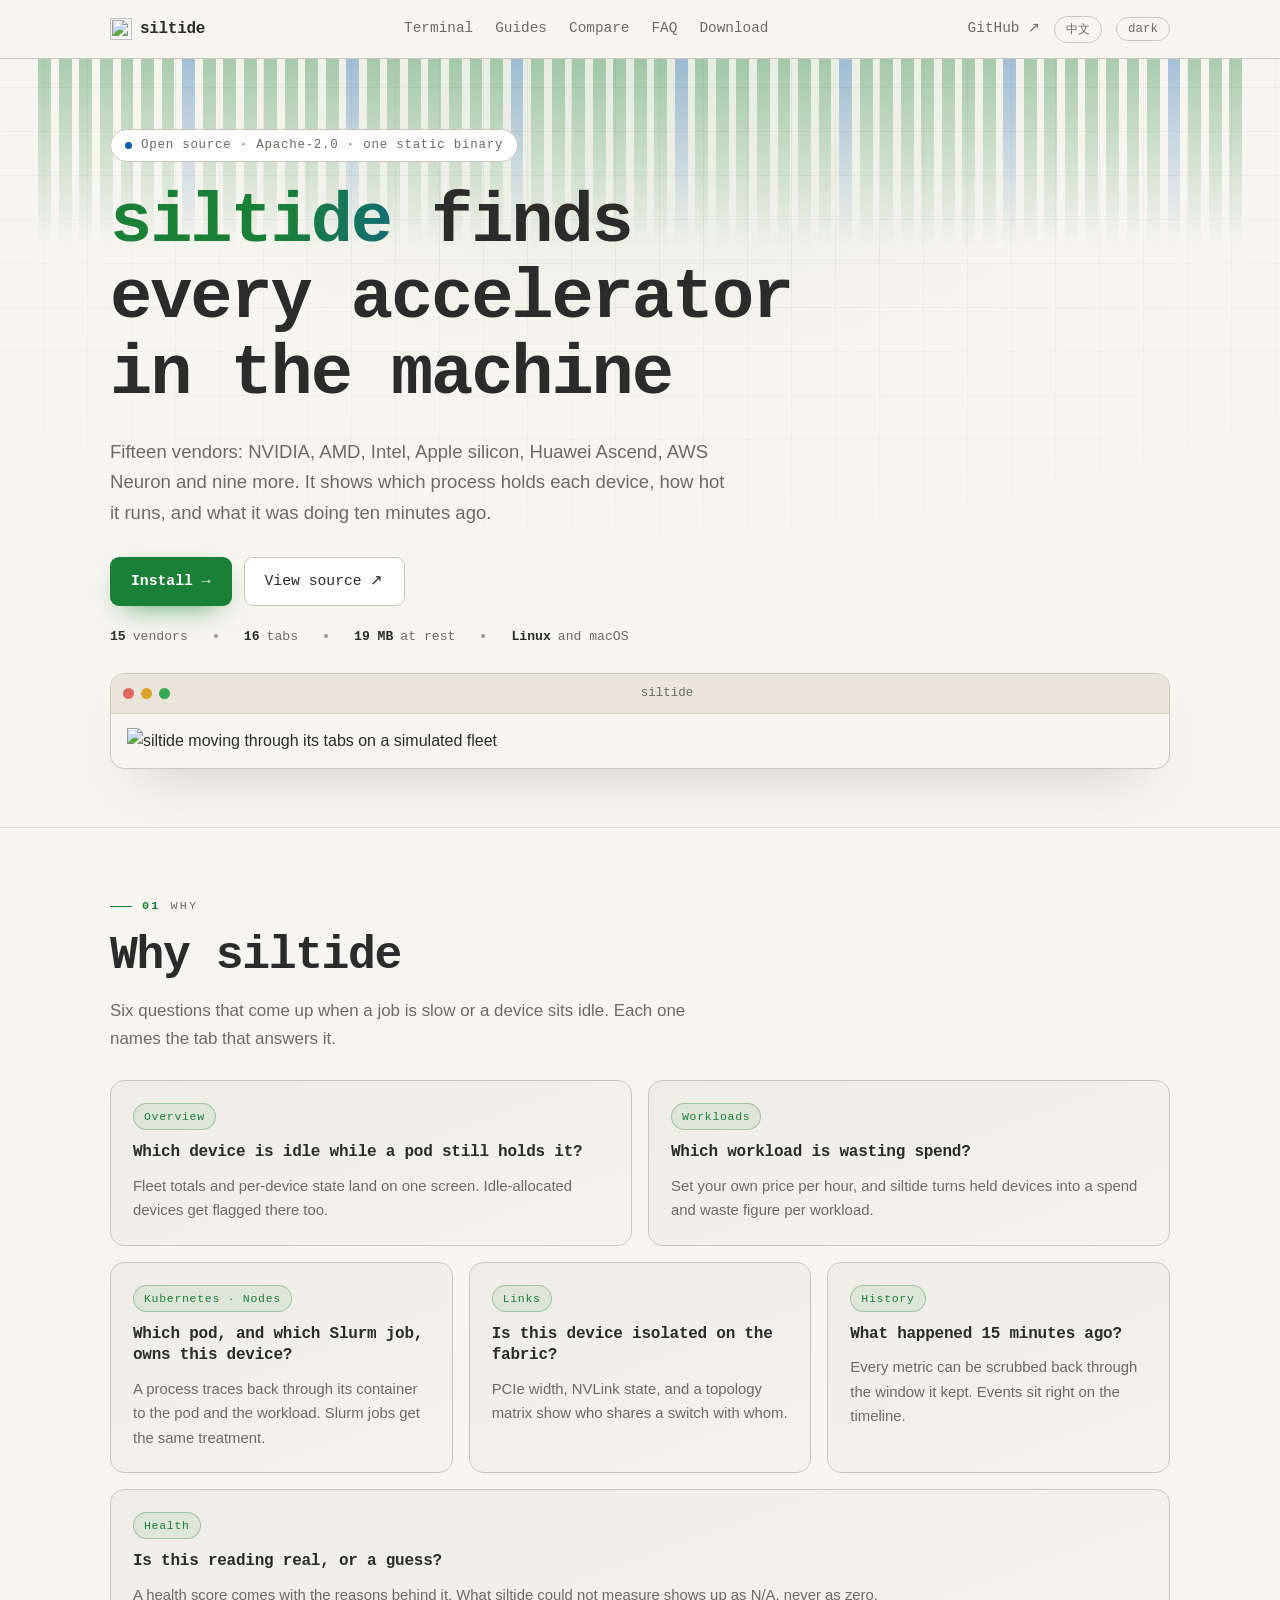
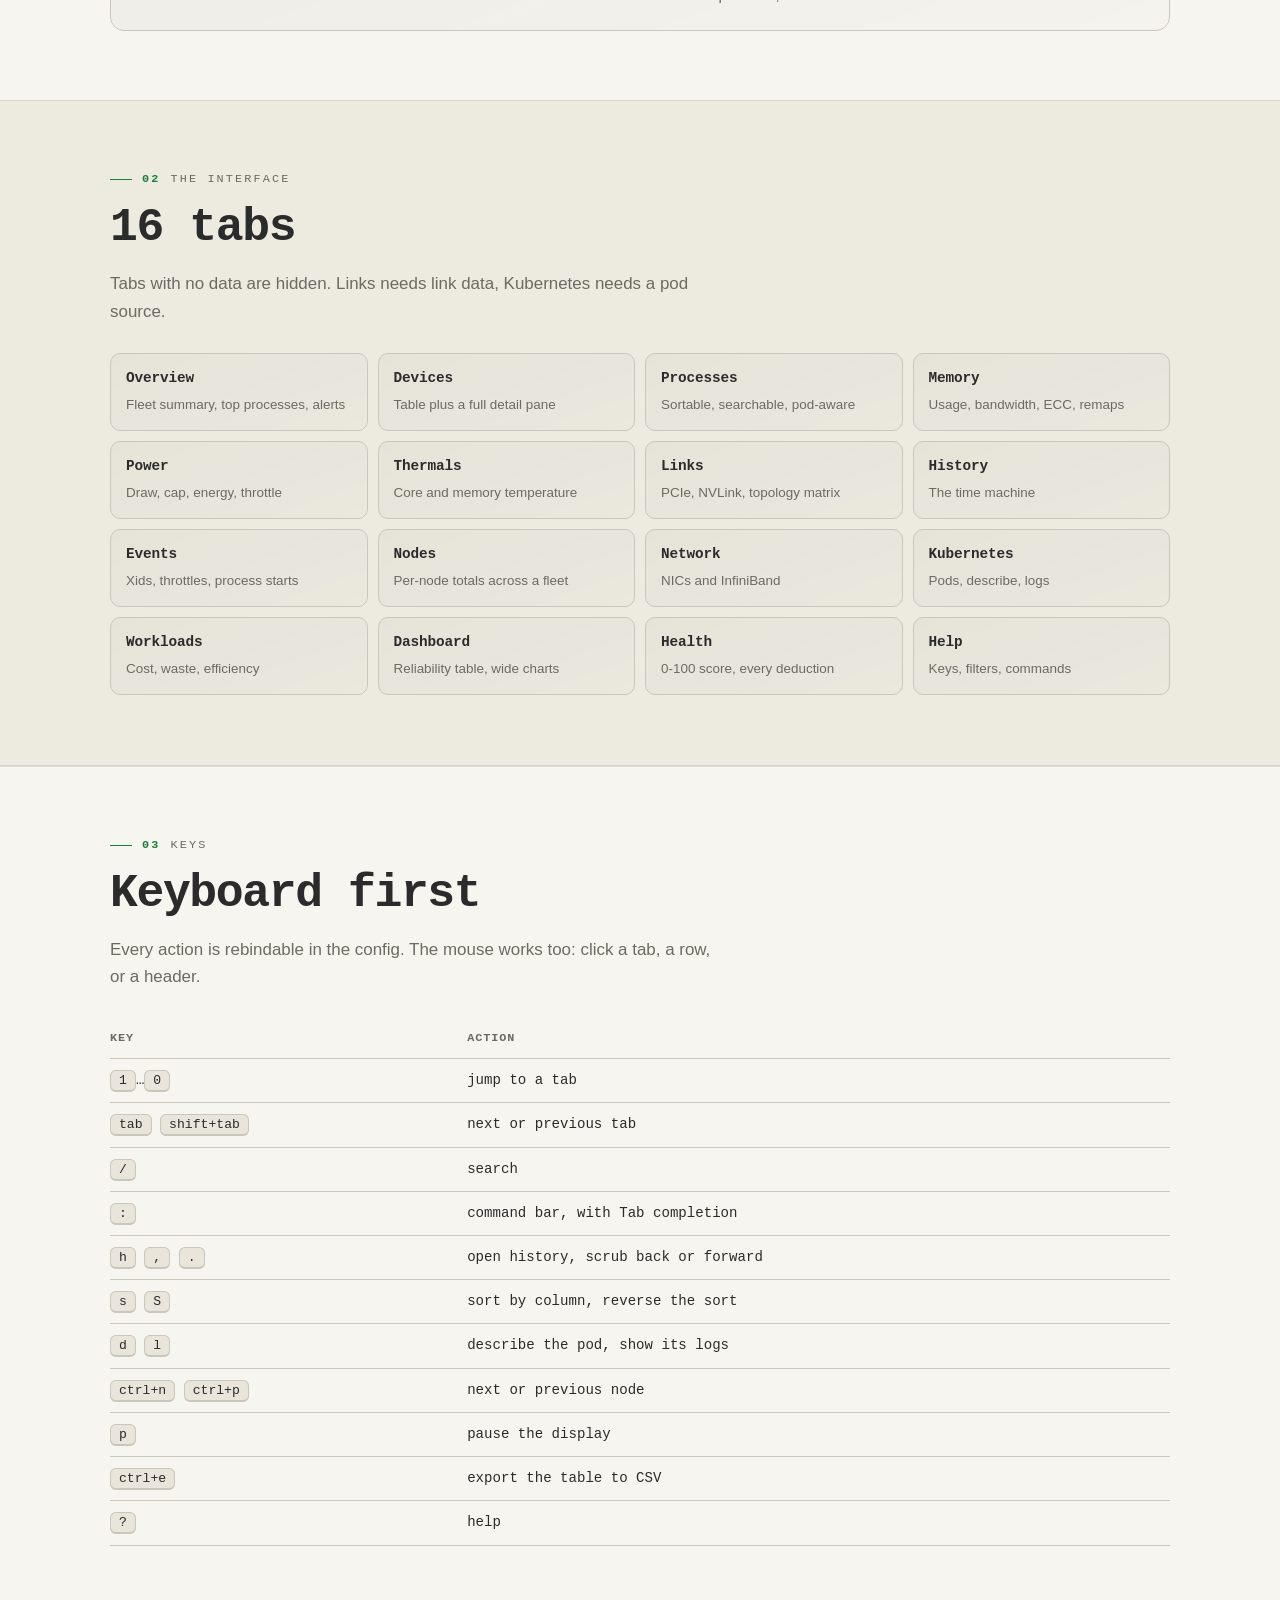
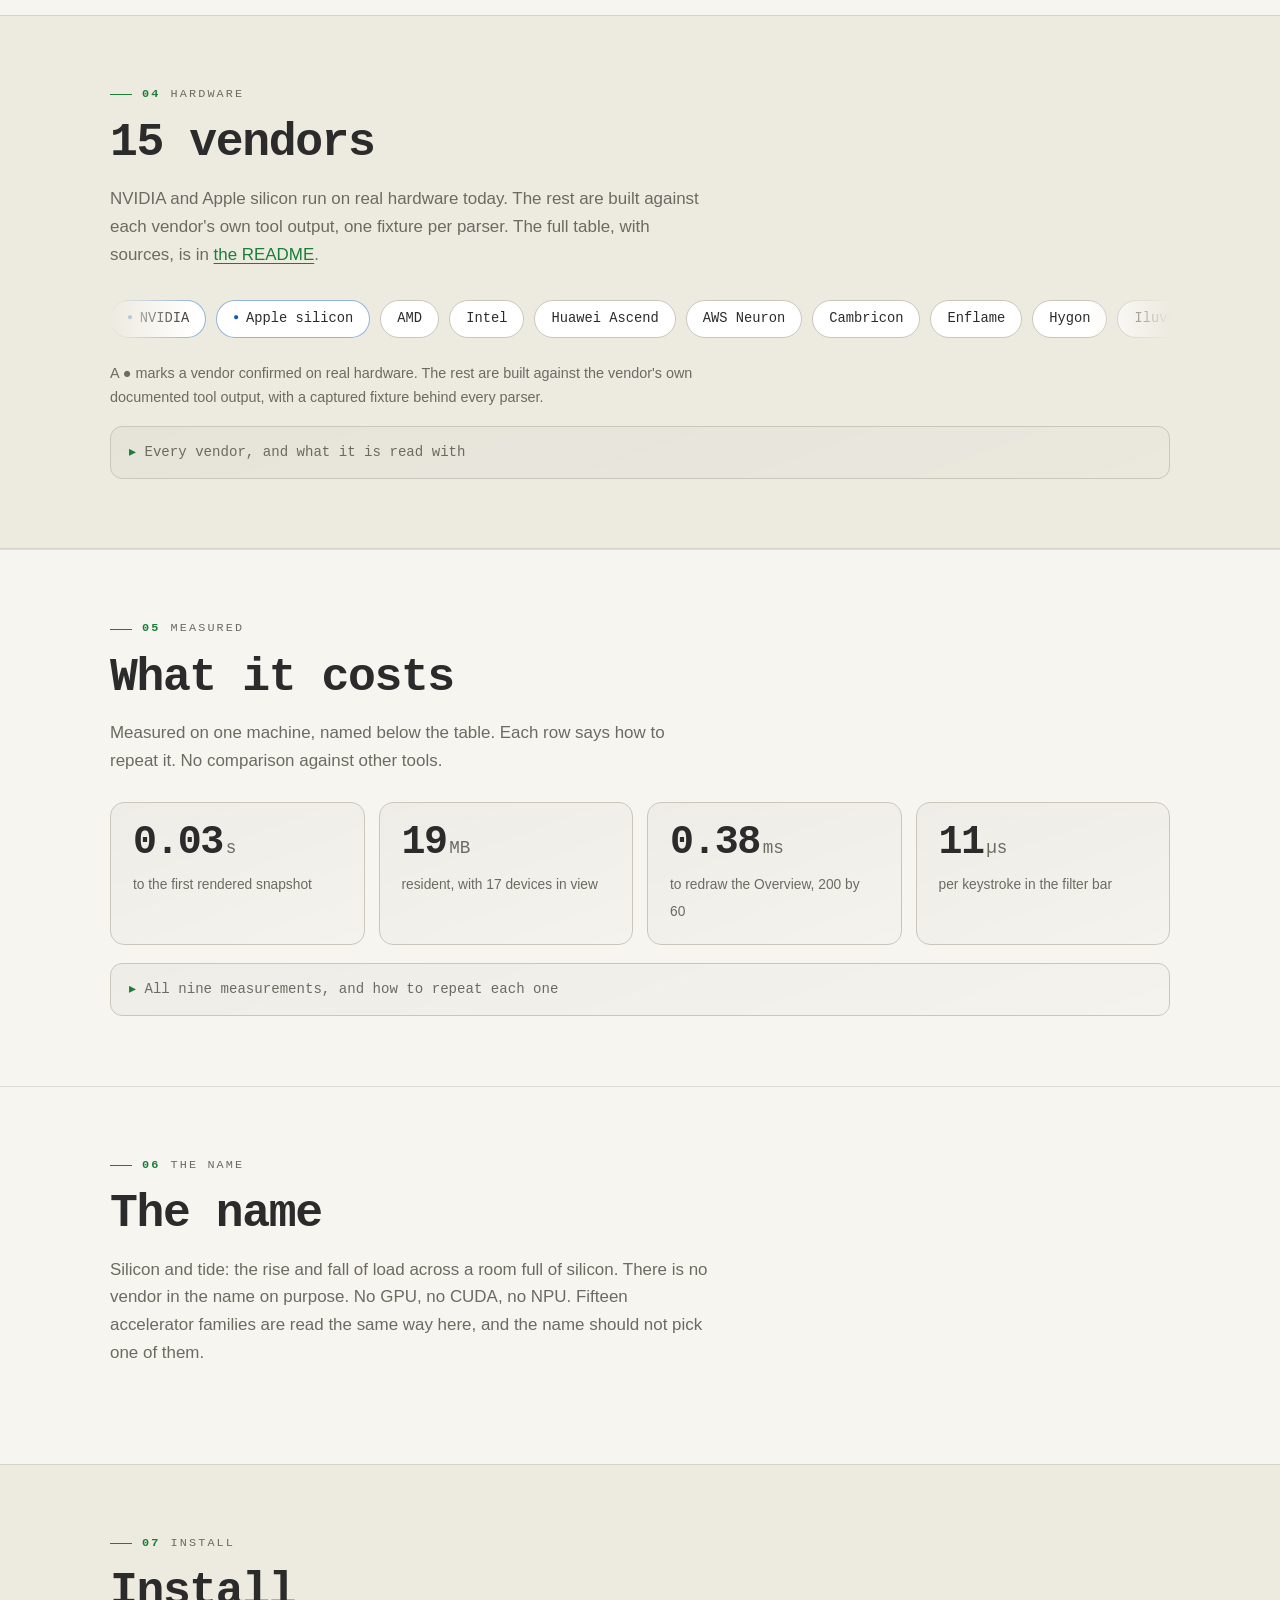
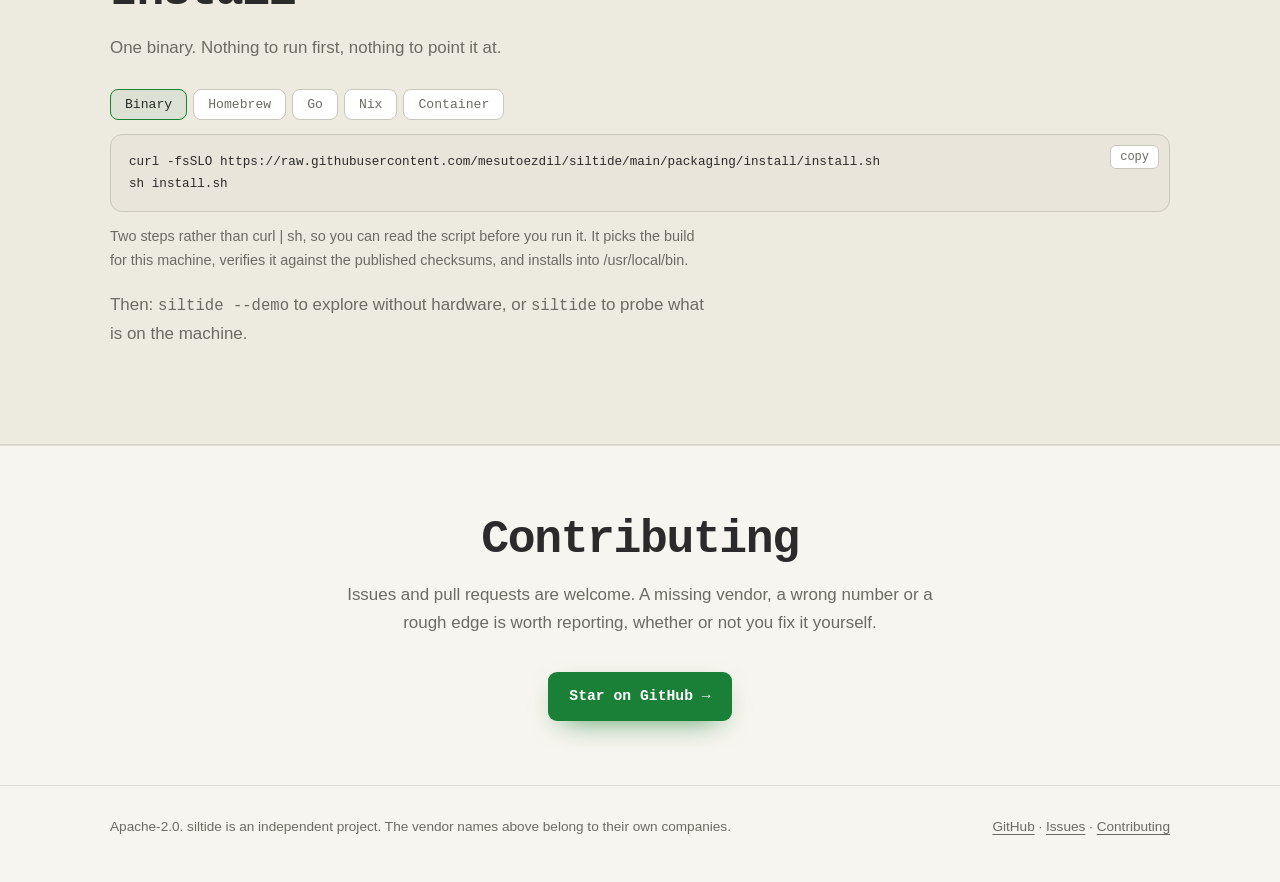
==== commit d92b2fdf: "Green, and headings that are headings Four corrections.  Headings take no full stop. "siltide finds " ====
--- a/site/index.html
+++ b/site/index.html
@@ -12,14 +12,14 @@
 <meta property="og:type" content="website">
 <meta property="og:site_name" content="siltide">
 <meta property="og:url" content="https://mesutoezdil.github.io/siltide/">
-<meta property="og:title" content="siltide — every accelerator in the machine">
+<meta property="og:title" content="siltide: every accelerator in the machine">
 <meta property="og:description" content="A terminal monitor for GPUs, NPUs and thirteen other accelerator kinds: who is using each device, how hot it runs, and what it did ten minutes ago.">
 <meta property="og:image" content="https://mesutoezdil.github.io/siltide/assets/og-home.png">
 <meta property="og:image:width" content="1200">
 <meta property="og:image:height" content="630">
 <meta property="og:image:alt" content="siltide showing a fleet of accelerators in a terminal">
 <meta name="twitter:card" content="summary_large_image">
-<meta name="twitter:title" content="siltide — every accelerator in the machine">
+<meta name="twitter:title" content="siltide: every accelerator in the machine">
 <meta name="twitter:description" content="A terminal monitor for GPUs, NPUs and thirteen other accelerator kinds: who is using each device, how hot it runs, and what it did ten minutes ago.">
 <meta name="twitter:image" content="https://mesutoezdil.github.io/siltide/assets/og-home.png">
 <link rel="icon" type="image/svg+xml" href="assets/logo.svg">
@@ -71,7 +71,7 @@
   <div class="cores" aria-hidden="true"><i></i><i></i><i></i><i></i><i></i><i></i><i></i><i></i><i></i><i></i><i></i><i></i><i></i><i></i><i></i><i></i><i></i><i></i><i></i><i></i><i></i><i></i><i></i><i></i><i></i><i></i><i></i><i></i><i></i><i></i><i></i><i></i><i></i><i></i><i></i><i></i><i></i><i></i><i></i><i></i><i></i><i></i><i></i><i></i><i></i><i></i><i></i><i></i><i></i><i></i><i></i><i></i><i></i><i></i><i></i><i></i><i></i><i></i><i></i></div>
   <div class="wrap">
     <p class="tagline"><span class="dot"></span><span data-en="Open source · Apache-2.0 · one static binary" data-zh="开源 · Apache-2.0 · 单个静态二进制文件">Open source · Apache-2.0 · one static binary</span></p>
-    <h1><span class="accent">siltide</span> <span data-en="finds every accelerator in the machine." data-zh="能找到机器里的每一块加速卡。">finds every accelerator in the machine.</span></h1>
+    <h1><span class="accent">siltide</span> <span data-en="finds every accelerator in the machine" data-zh="能找到机器里的每一块加速卡">finds every accelerator in the machine</span></h1>
     <p class="lede" data-en="Fifteen vendors: NVIDIA, AMD, Intel, Apple silicon, Huawei Ascend, AWS Neuron and nine more. It shows which process holds each device, how hot it runs, and what it was doing ten minutes ago." data-zh="支持十五家厂商：NVIDIA、AMD、Intel、苹果自研芯片、华为昇腾、AWS Neuron，以及另外九家。它会显示每块设备被哪个进程占用、温度多高，以及十分钟前在做什么。">Fifteen vendors: NVIDIA, AMD, Intel, Apple silicon, Huawei Ascend, AWS Neuron and nine more. It shows which process holds each device, how hot it runs, and what it was doing ten minutes ago.</p>
     <div class="cta">
       <a class="btn primary" href="#install" data-en="Install →" data-zh="安装 →">Install →</a>
@@ -81,7 +81,7 @@
       <li><b>15</b> <span data-en="vendors" data-zh="家厂商">vendors</span></li>
       <li><b>16</b> <span data-en="tabs" data-zh="个标签页">tabs</span></li>
       <li><b>19 MB</b> <span data-en="at rest" data-zh="常驻内存">at rest</span></li>
-      <li><b data-en="No agent" data-zh="无 agent">No agent</b> <span data-en="no daemon, no cgo" data-zh="无守护进程，无 cgo">no daemon, no cgo</span></li>
+      <li><b>Linux</b> <span data-en="and macOS" data-zh="和 macOS">and macOS</span></li>
     </ul>
     <div class="frame term" id="demo">
       <div class="termbar"><i></i><i></i><i></i>
--- a/site/styles.css
+++ b/site/styles.css
@@ -1,39 +1,39 @@
 /* siltide.  One stylesheet for every page on the site.
 
-   The colours are the interface's own. Dark mode is the default theme's
-   background and its blue; light mode is the paper theme, down to the hex.
-   The page and the terminal in it are then the same surface, and a change to
-   one has an obvious answer in the other.
+   The backgrounds are the interface's own: the default theme's for dark mode
+   and the paper theme's for light, down to the hex, so the page and the
+   terminal in it are the same surface. Green carries the page and blue backs
+   it up, which are the two colours the interface draws a healthy device in.
 
    Headings, tables and code are monospaced. Running prose is not: paragraphs
    set in a terminal face are slower to read. */
 :root{
   --bg:#0d1117; --bg2:#12171f; --panel:#161b22; --panel2:#1b212a; --border:#2a313b;
   --text:#e6edf3; --dim:#8b949e; --dimmer:#586069;
-  --accent:#58a6ff; --accent2:#79c0ff; --cool:#3fb950; --on-accent:#08131f;
-  --accent-soft:rgba(88,166,255,.1); --accent-line:rgba(88,166,255,.32);
-  --accent-wash:rgba(88,166,255,.05); --cool-line:rgba(63,185,80,.45);
+  --accent:#3fb950; --accent2:#56d364; --cool:#58a6ff; --on-accent:#06170b;
+  --accent-soft:rgba(63,185,80,.1); --accent-line:rgba(63,185,80,.34);
+  --accent-wash:rgba(63,185,80,.05); --cool-line:rgba(88,166,255,.45);
   --nav-bg:rgba(13,17,23,.72);
   --grid-line:rgba(230,237,243,.045); --frame-shadow:0 40px 90px -40px rgba(0,0,0,.85);
   --divider:rgba(230,237,243,.1);
   --card:linear-gradient(160deg, rgba(230,237,243,.045), rgba(230,237,243,.012));
-  --card-hover:linear-gradient(160deg, rgba(88,166,255,.09), rgba(230,237,243,.02));
-  --glow:radial-gradient(60% 60% at 50% 0%, rgba(88,166,255,.14), transparent 70%);
+  --card-hover:linear-gradient(160deg, rgba(63,185,80,.09), rgba(230,237,243,.02));
+  --glow:radial-gradient(60% 60% at 50% 0%, rgba(63,185,80,.13), transparent 70%);
   --mono: ui-monospace, "JetBrains Mono", "SFMono-Regular", Menlo, Consolas, "Liberation Mono", monospace;
   --sans: -apple-system, BlinkMacSystemFont, "Inter", "Segoe UI", Roboto, "Helvetica Neue", Arial, sans-serif;
 }
 html[data-mode="light"]{
   --bg:#f7f5ef; --bg2:#edeae0; --panel:#ffffff; --panel2:#e9e5db; --border:#c9c6bc;
   --text:#2b2b2b; --dim:#6b6b62; --dimmer:#9a978c;
-  --accent:#0b5cad; --accent2:#0b5cad; --cool:#2a7d2a; --on-accent:#ffffff;
-  --accent-soft:rgba(11,92,173,.08); --accent-line:rgba(11,92,173,.3);
-  --accent-wash:rgba(11,92,173,.045); --cool-line:rgba(42,125,42,.45);
+  --accent:#1a7f37; --accent2:#1a7f37; --cool:#0b5cad; --on-accent:#ffffff;
+  --accent-soft:rgba(26,127,55,.08); --accent-line:rgba(26,127,55,.32);
+  --accent-wash:rgba(26,127,55,.045); --cool-line:rgba(11,92,173,.45);
   --nav-bg:rgba(247,245,239,.8);
   --grid-line:rgba(43,43,43,.06); --frame-shadow:0 26px 60px -30px rgba(43,43,43,.28);
   --divider:rgba(43,43,43,.12);
   --card:linear-gradient(160deg, rgba(43,43,43,.04), rgba(43,43,43,.01));
-  --card-hover:linear-gradient(160deg, rgba(11,92,173,.07), rgba(43,43,43,.02));
-  --glow:radial-gradient(60% 60% at 50% 0%, rgba(11,92,173,.09), transparent 70%);
+  --card-hover:linear-gradient(160deg, rgba(26,127,55,.07), rgba(43,43,43,.02));
+  --glow:radial-gradient(60% 60% at 50% 0%, rgba(26,127,55,.08), transparent 70%);
 }
 *{box-sizing:border-box}
 html{background:var(--bg);scroll-behavior:smooth}
@@ -124,7 +124,7 @@
 .hero .cores i{flex:1;min-width:2px;height:100%;border-radius:0 0 3px 3px;font-style:normal;
   background:linear-gradient(to bottom, var(--accent), transparent 82%);
   transform-origin:top;animation:gpuPulse 4s ease-in-out infinite}
-.hero .cores i:nth-child(3n){background:linear-gradient(to bottom,#1f6feb,transparent 82%)}
+.hero .cores i:nth-child(3n){background:linear-gradient(to bottom,#1a7f37,transparent 82%)}
 .hero .cores i:nth-child(5n){background:linear-gradient(to bottom,var(--accent2),transparent 82%)}
 .hero .cores i:nth-child(8n){background:linear-gradient(to bottom,var(--cool),transparent 82%)}
 .hero .cores i:nth-child(2n){animation-duration:5.5s;animation-delay:-1.3s}
@@ -186,6 +186,11 @@
 
 /* Cards */
 .grid{display:grid;gap:16px;grid-template-columns:repeat(auto-fit,minmax(250px,1fr))}
+/* A fixed count, for a set that reads as one row or not at all. */
+.grid.five{grid-template-columns:repeat(5,1fr)}
+@media (max-width:1040px){.grid.five{grid-template-columns:repeat(3,1fr)}}
+@media (max-width:760px){.grid.five{grid-template-columns:repeat(2,1fr)}}
+@media (max-width:520px){.grid.five{grid-template-columns:1fr}}
 /* A bento: the first card takes the width of two, so the eye has somewhere to
    land before it starts scanning a uniform grid. */
 .bento{display:grid;gap:16px;grid-template-columns:repeat(6,1fr)}
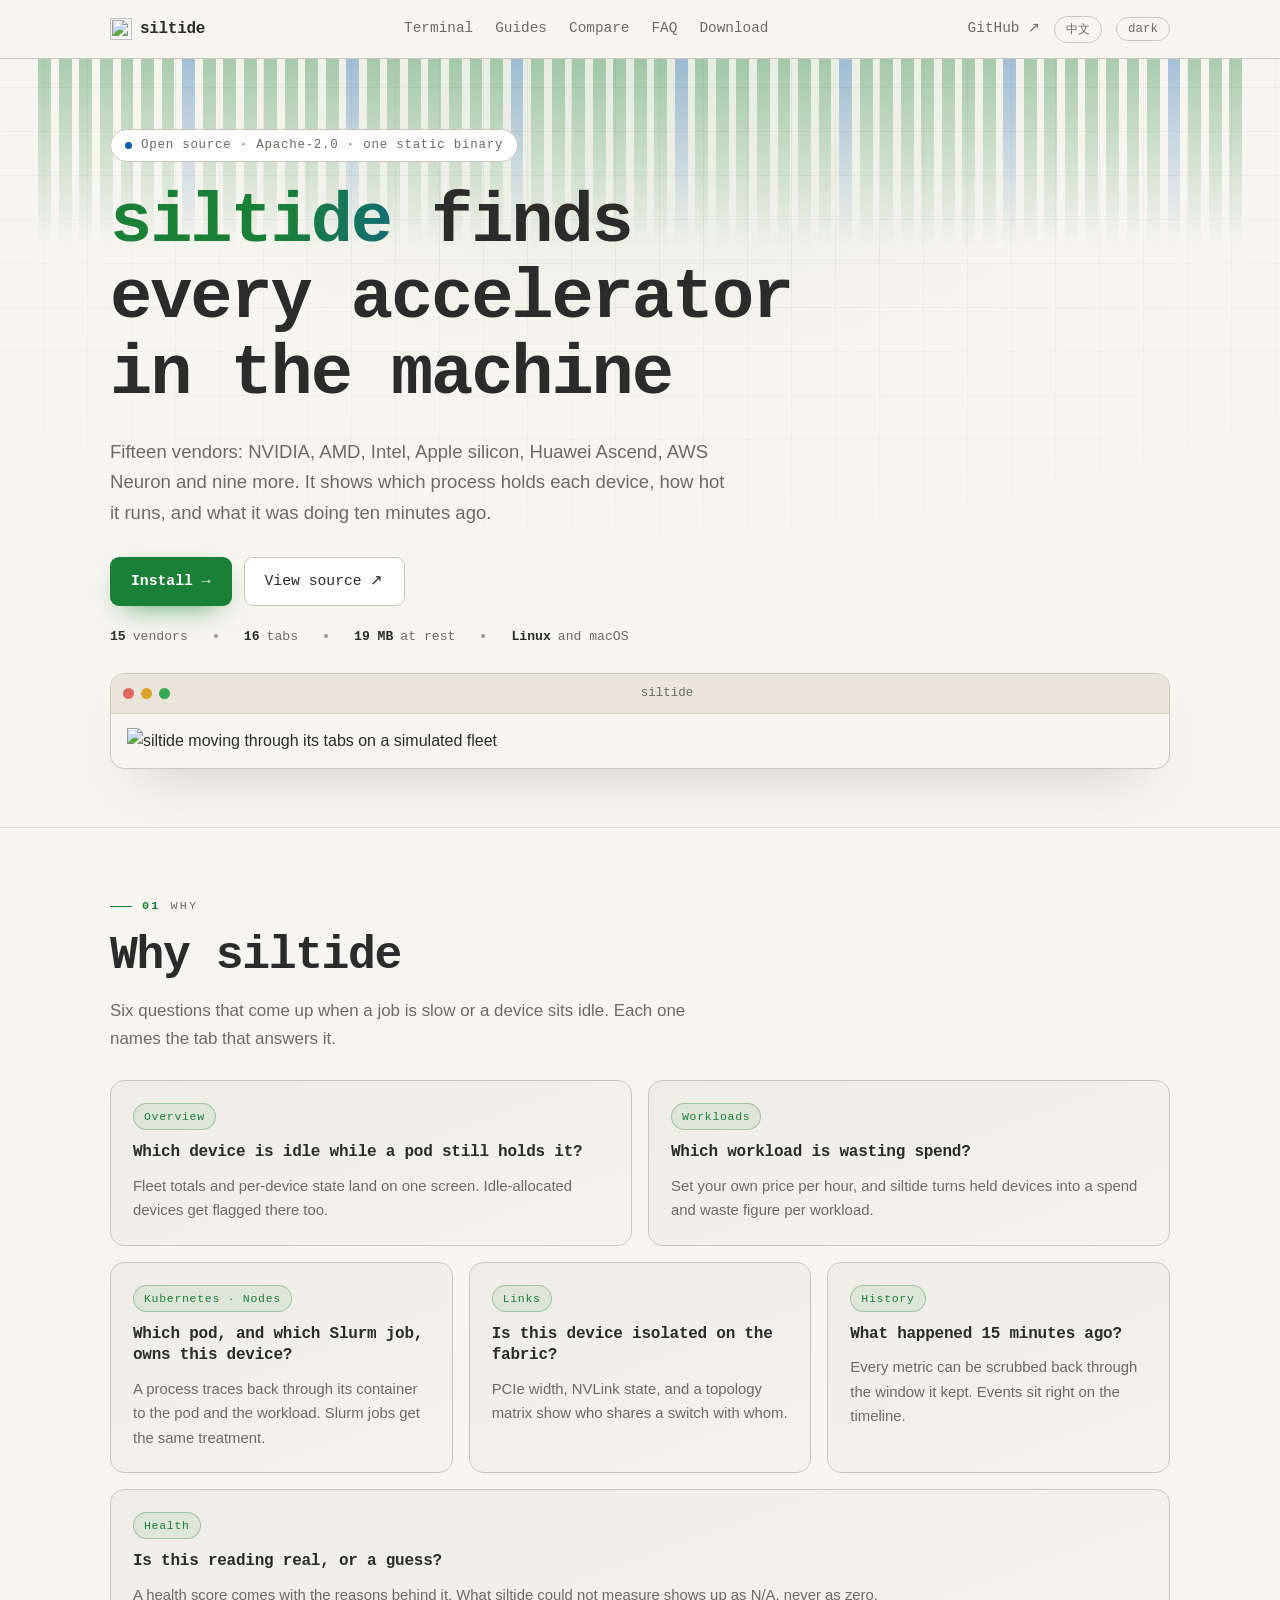
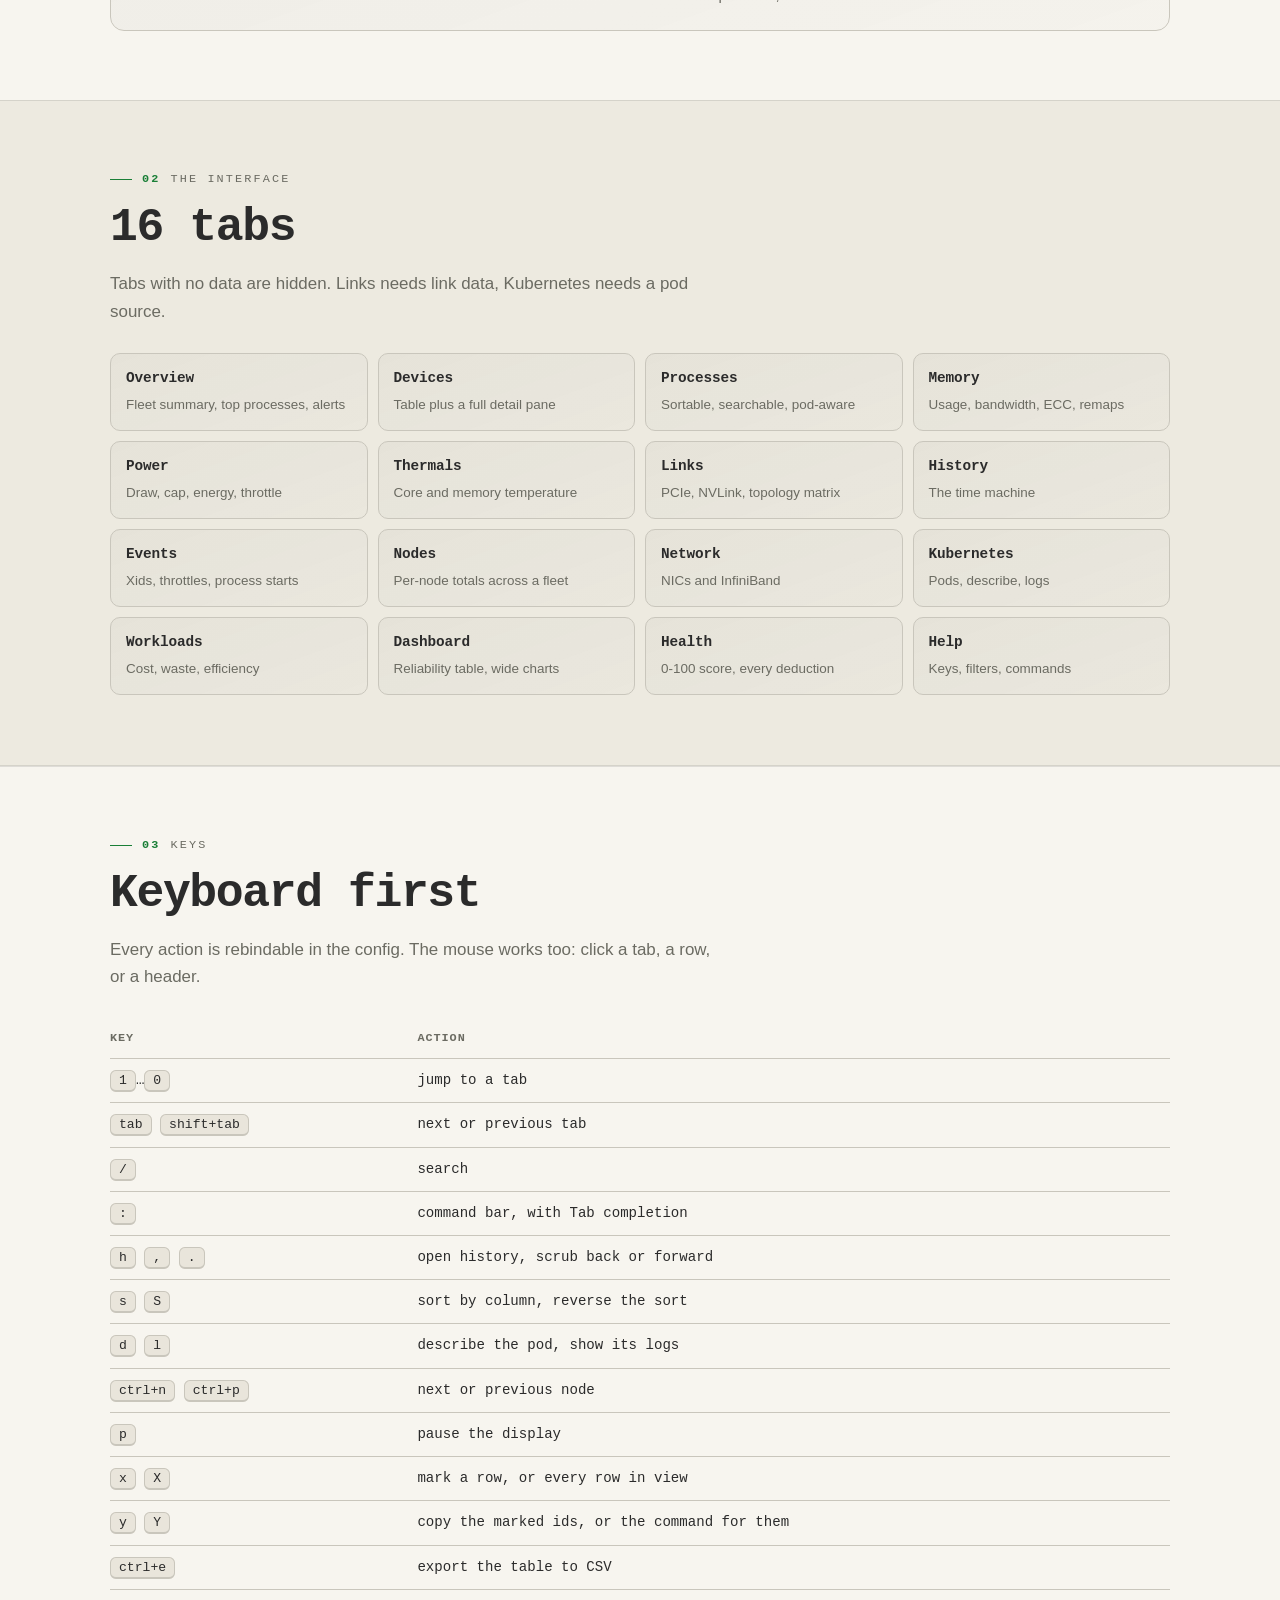
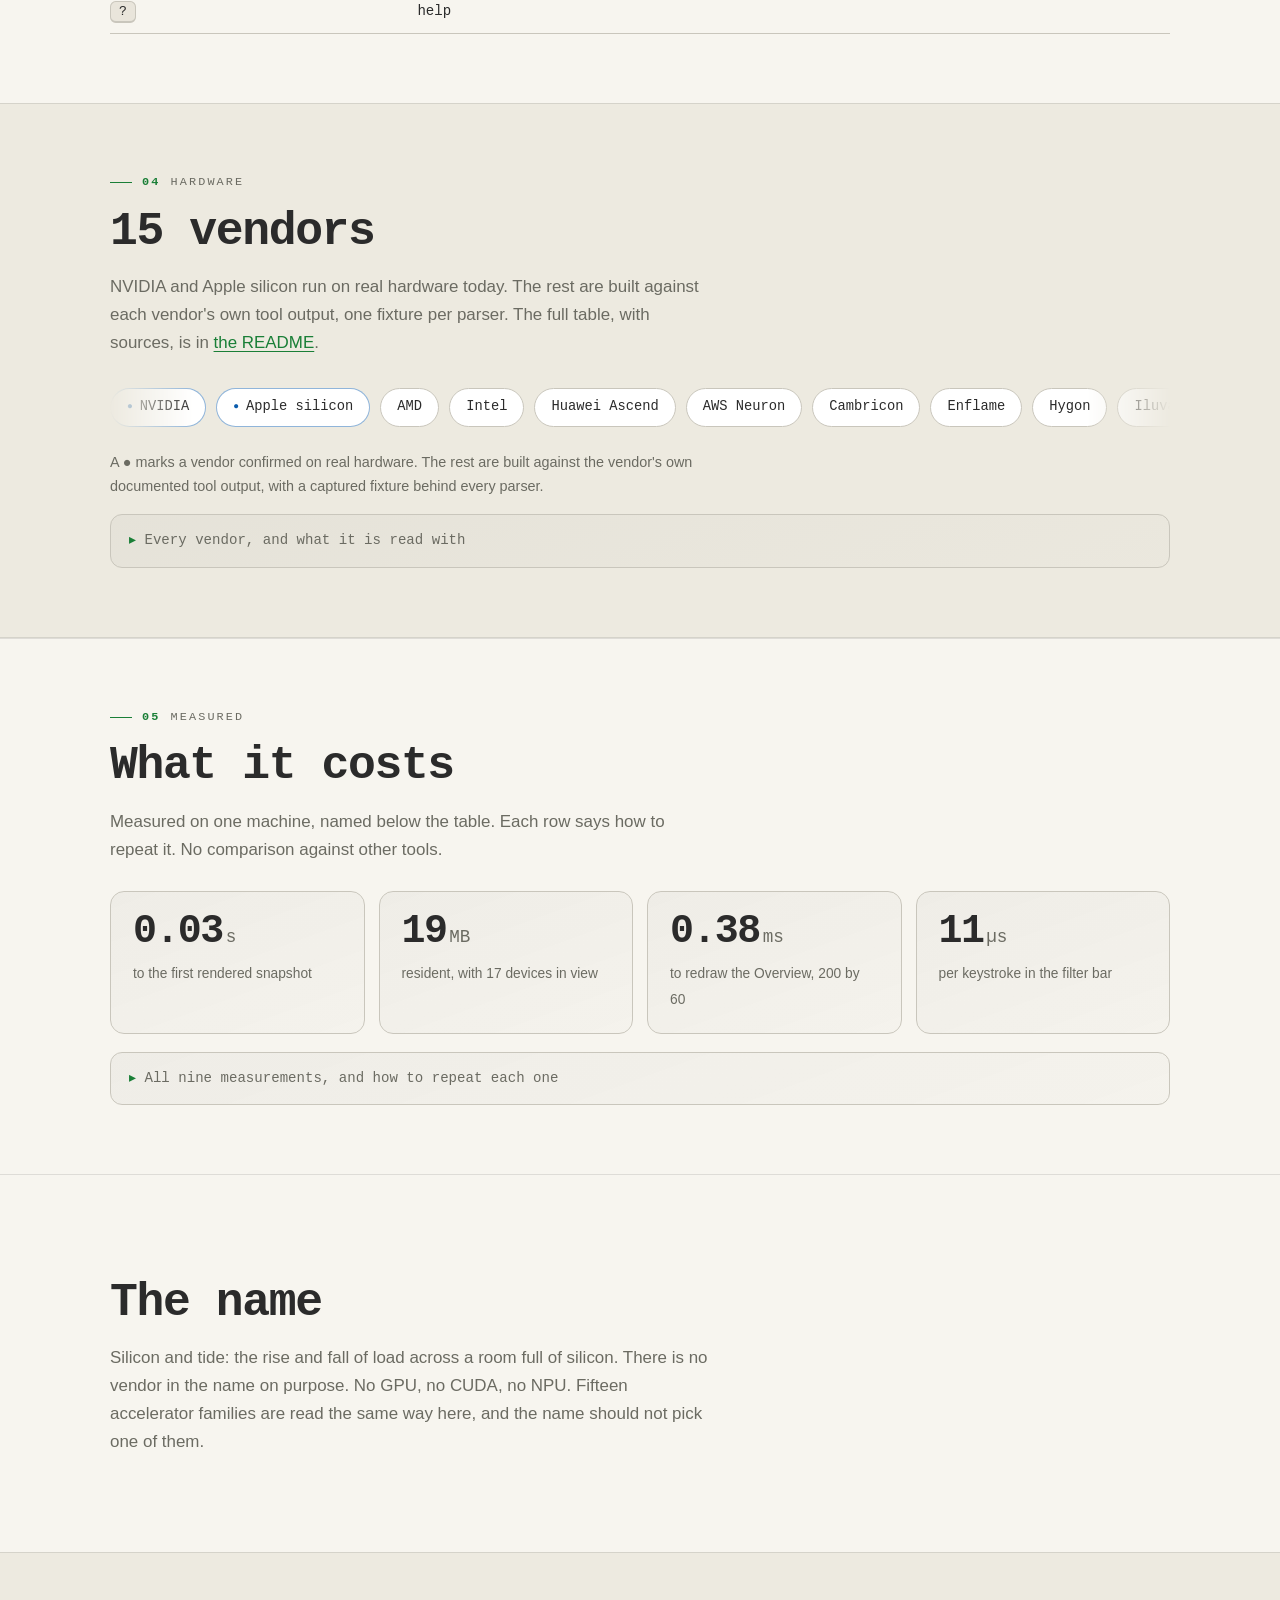
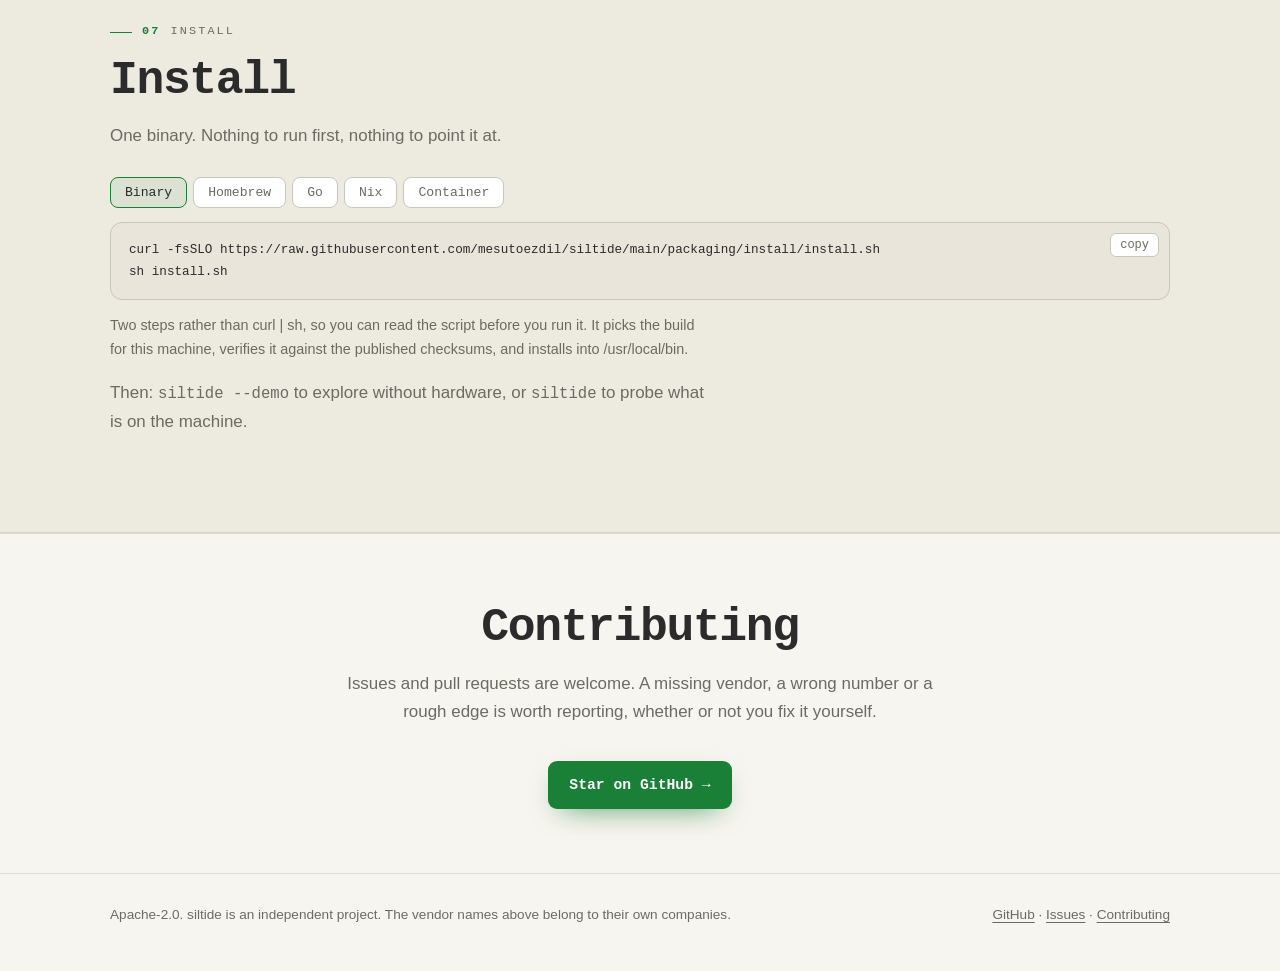
==== commit 15055f9b: "Mark rows, and hand the command to the shell Closes #154, and answers the half of #89 that does not " ====
--- a/site/index.html
+++ b/site/index.html
@@ -153,6 +153,8 @@
       <tr><td><kbd>d</kbd> <kbd>l</kbd></td><td data-en="describe the pod, show its logs" data-zh="查看 Pod 详情，显示日志">describe the pod, show its logs</td></tr>
       <tr><td><kbd>ctrl+n</kbd> <kbd>ctrl+p</kbd></td><td data-en="next or previous node" data-zh="切换到下一个或上一个节点">next or previous node</td></tr>
       <tr><td><kbd>p</kbd></td><td data-en="pause the display" data-zh="暂停显示">pause the display</td></tr>
+      <tr><td><kbd>x</kbd> <kbd>X</kbd></td><td data-en="mark a row, or every row in view" data-zh="标记一行，或者标记视图中的所有行">mark a row, or every row in view</td></tr>
+      <tr><td><kbd>y</kbd> <kbd>Y</kbd></td><td data-en="copy the marked ids, or the command for them" data-zh="复制标记行的 id，或者复制对应的命令">copy the marked ids, or the command for them</td></tr>
       <tr><td><kbd>ctrl+e</kbd></td><td data-en="export the table to CSV" data-zh="把表格导出为 CSV">export the table to CSV</td></tr>
       <tr><td><kbd>?</kbd></td><td data-en="help" data-zh="帮助">help</td></tr>
     </table>
